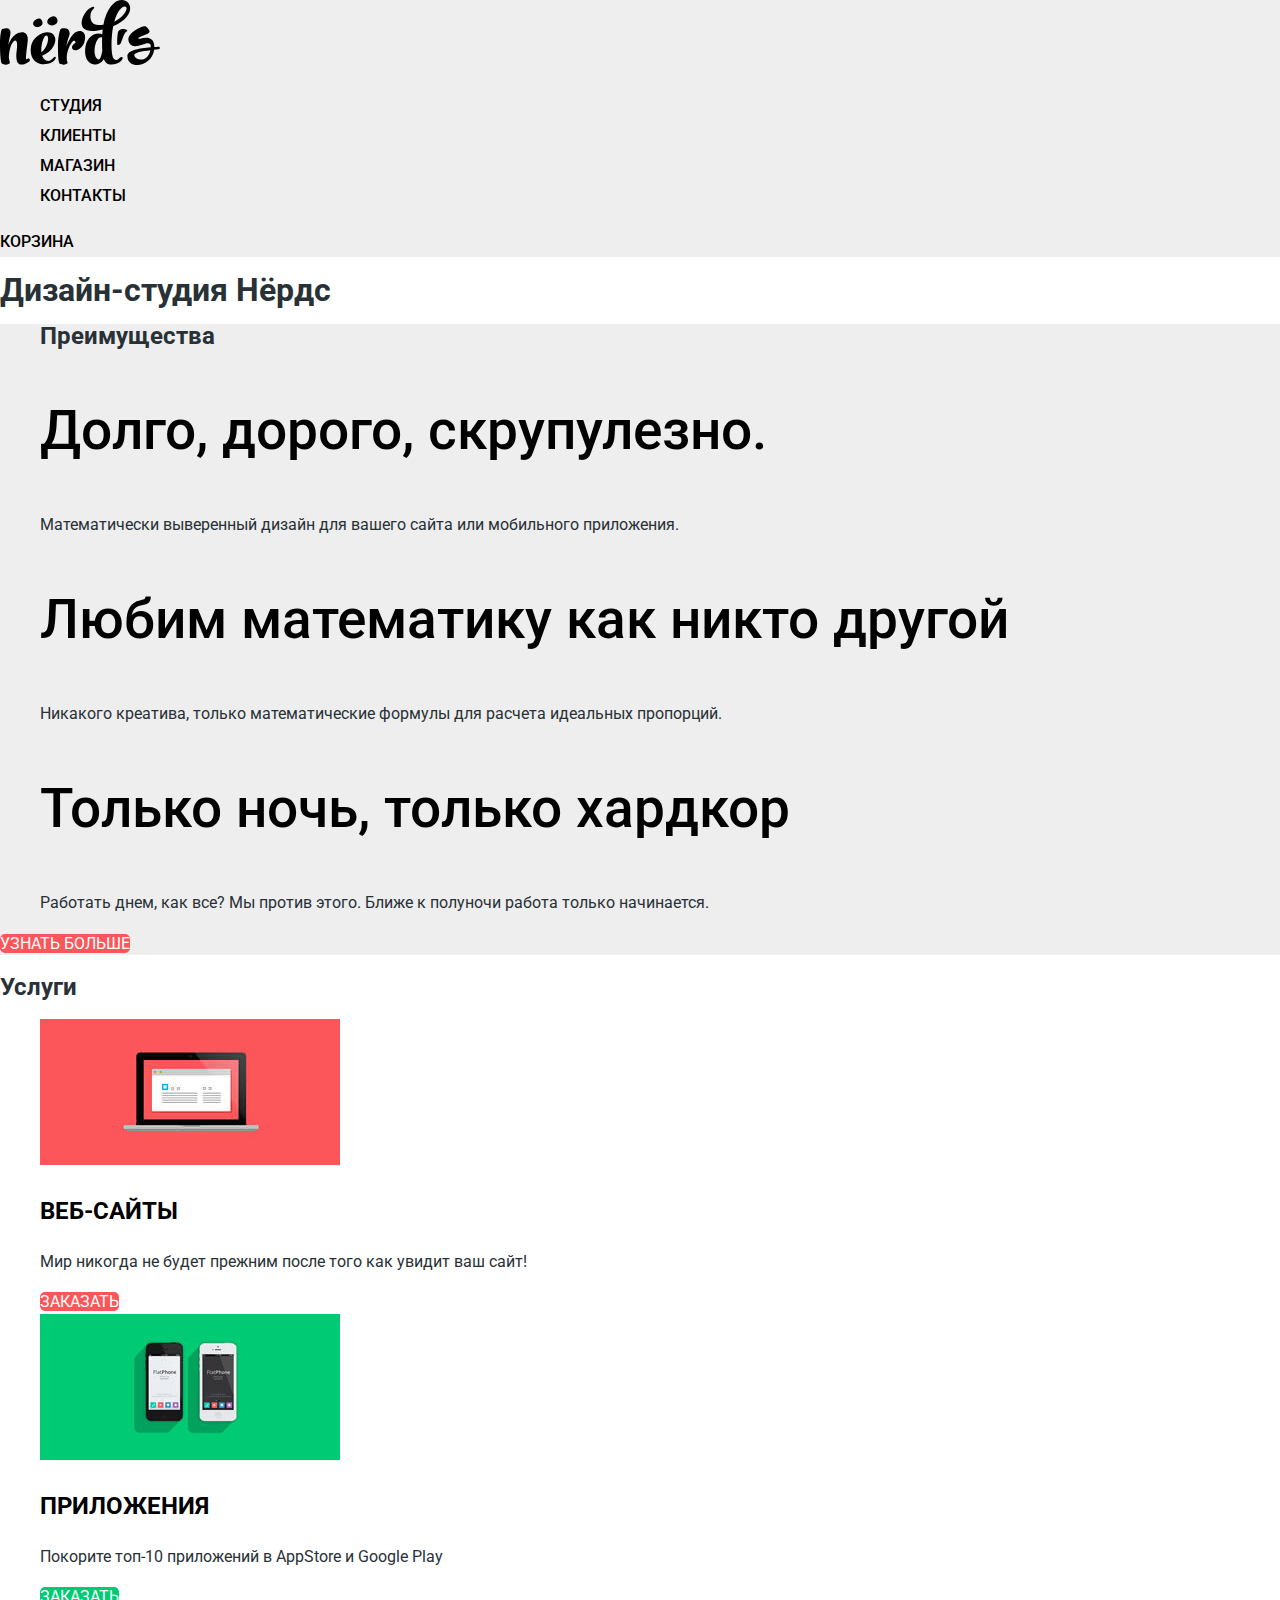
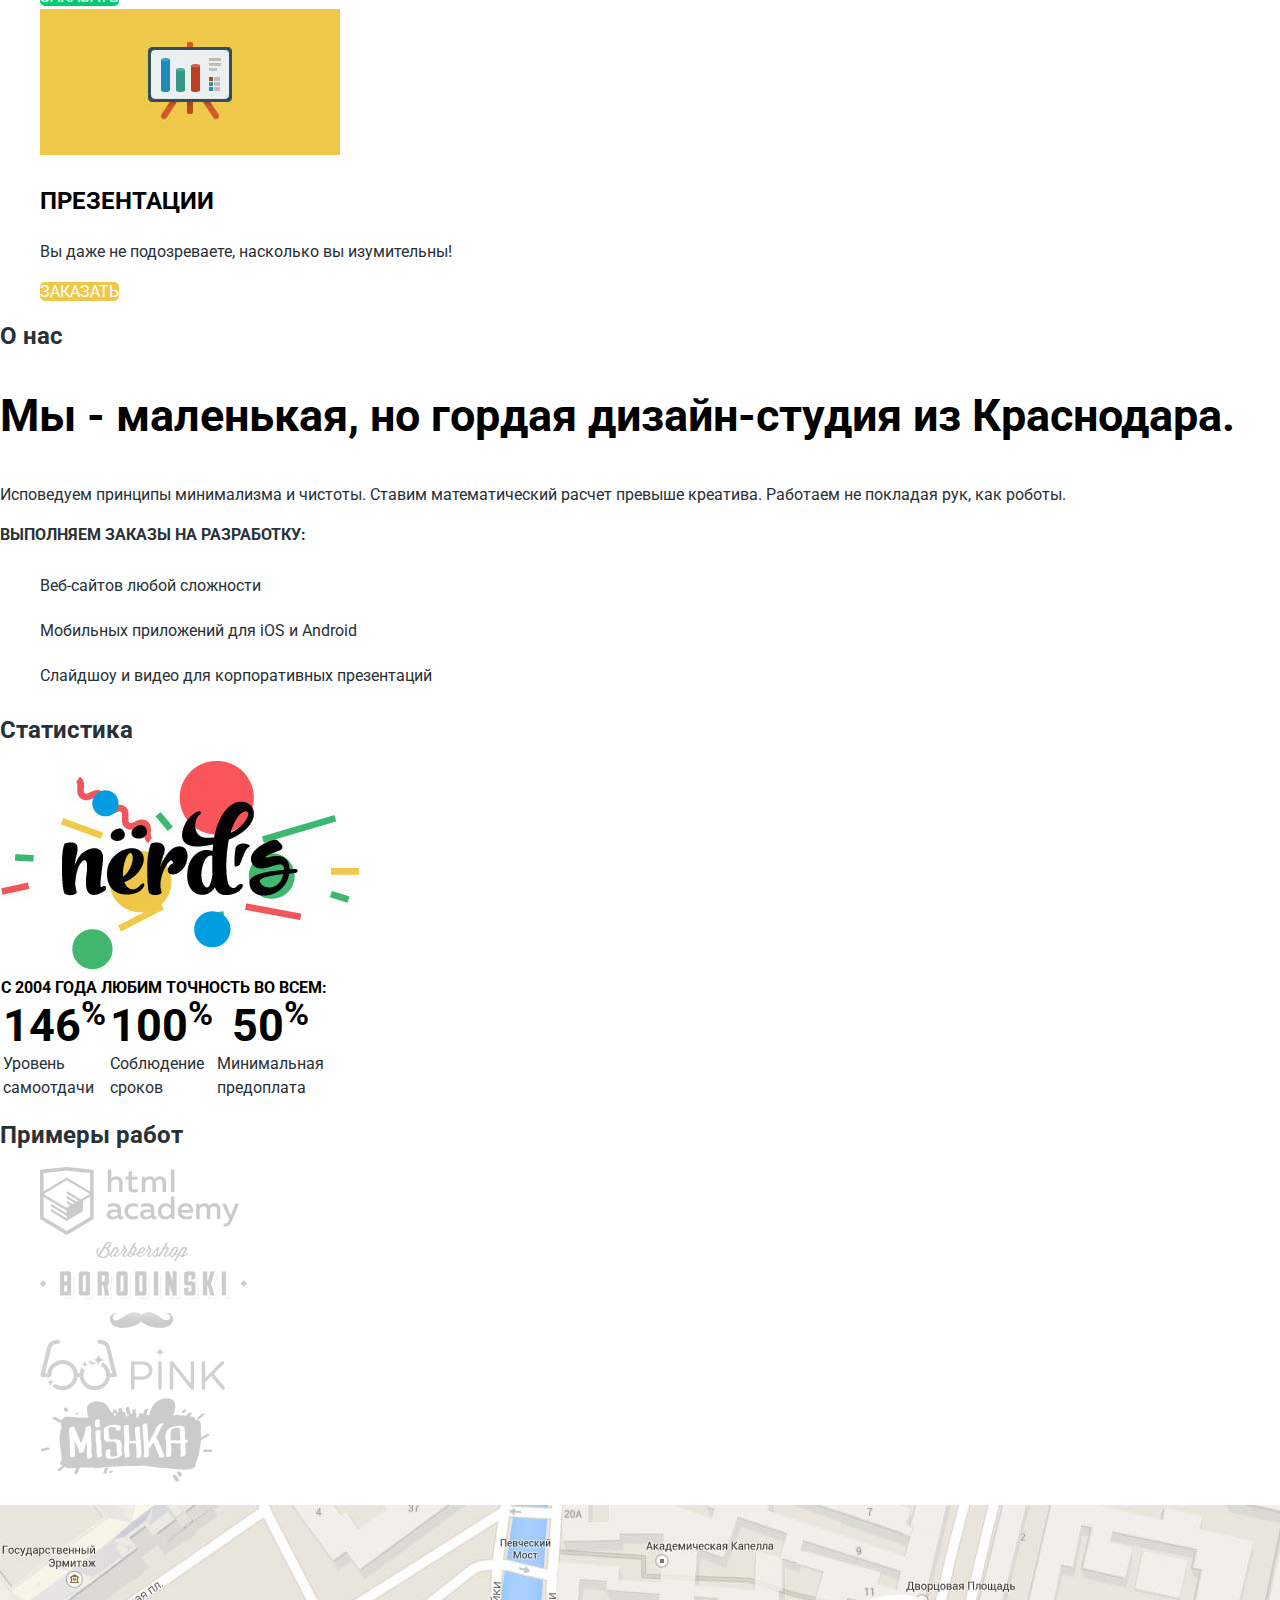
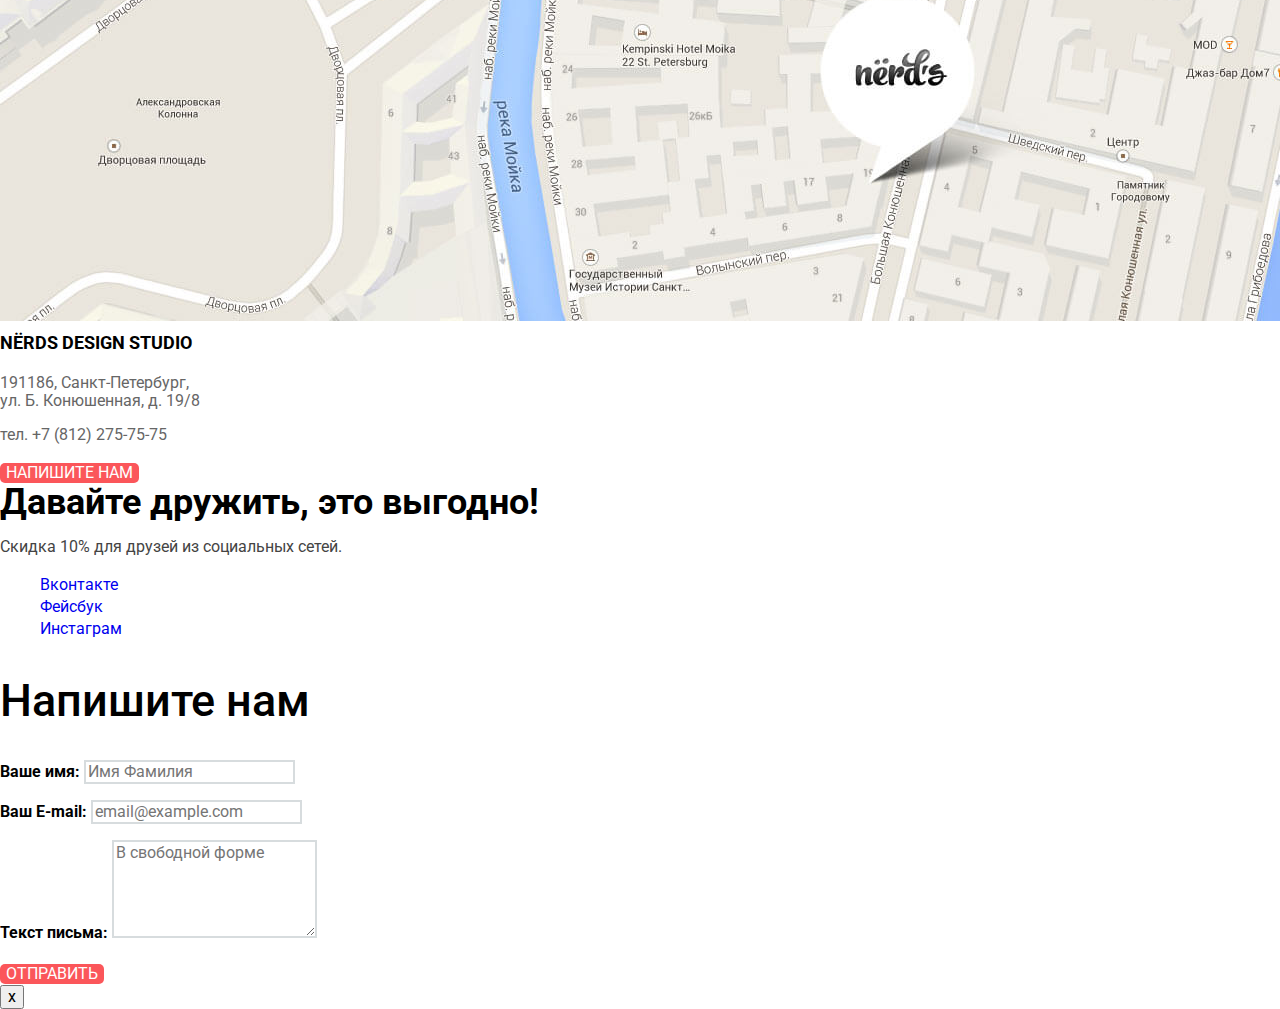
==== index.html @ a5d130f5 "базовая стилизация каталога, правки базовой стилизации мейна" ====
<!DOCTYPE html>
<html lang="ru">

<head>
  <meta charset="UTF-8">
  <title>Дизайн-студия «Nerds»</title>
  <link href="https://fonts.googleapis.com/css?family=Roboto:400,500,700&amp;subset=cyrillic" rel="stylesheet">
  <link rel="stylesheet" href="css/normalize.css">
  <link rel="stylesheet" href="css/style.css">

</head>

<body>

  <header class="main-header">
    <nav class="main-navigation">
      <a class="main-header-logo">
        <img src="img/nerds-logo.svg" width="160px" height="65px" alt="Логотип дизайн-студии Nerds">
      </a>
      <ul class="site-navigation">
        <li><a href="#">студия</a></li>
        <li><a href="#">клиенты</a></li>
        <li><a href="catalog.html">магазин</a></li>
        <li><a href="#">контакты</a></li>
      </ul>
      <a href="cart.html" class="cart">Корзина</a>
    </nav>
  </header>
  <main class="container">

    <h1 class="visually-hidden">Дизайн-студия Нёрдс</h1>

    <section class="features">
      <ul class="features-list">
        <h2 class="visually-hidden">Преимущества</h2>
        <li class="features-item">
            <h3>Долго, дорого, скрупулезно.</h3>
            <p>Математически выверенный дизайн для вашего сайта или мобильного приложения.</p>
        </li>
        <li class="features-item">
            <h3>Любим математику как никто другой</h3>
            <p>Никакого креатива, только математические формулы для расчета идеальных пропорций.</p>
        </li>
        <li class="features-item">
            <h3>Только ночь, только хардкор</h3>
            <p>Работать днем, как все? Мы против этого. Ближе к полуночи работа только начинается.</p>
        </li>
      </ul>
      <a href="#" class="button">узнать больше</a>
    </section>

    <section class="services">
      <h2 class="visually-hidden">Услуги</h2>
      <ul class="services-list">
        <li class="services-item">
          <img src="img/illustration-1.jpg" width="300px" height="146px" alt="Веб-сайты">
          <h3>веб-сайты</h3>
          <p>Мир никогда не будет прежним после того как увидит ваш сайт!</p>
          <a class="button button-red" href="#">заказать</a>
        </li>
        <li class="services-item">
          <img src="img/illustration-2.jpg" width="300px" height="146px" alt="Приложения">
          <h3>приложения</h3>
          <p>Покорите топ-10 приложений в AppStore и Google Play</p>
          <a class="button button-green" href="#">заказать</a>
        </li>
        <li class="services-item">
          <img src="img/illustration-3.jpg" width="300px" height="146px" alt="Презентации">
          <h3>презентации</h3>
          <p>Вы даже не подозреваете, насколько вы изумительны!</p>
          <a class="button button-yellow" href="#">заказать</a>
        </li>
      </ul>
    </section>

    <section class="description">
      <h2 class="visually-hidden">О нас</h2>
      <p class="about-us"><b>Мы - маленькая, но гордая дизайн-студия из Краснодара.</b></p>
      <p>Исповедуем принципы минимализма и чистоты. Ставим математический расчет превыше креатива. Работаем не покладая рук, как роботы.</p>
      <b class="description-header">выполняем заказы на разработку:</b>
      <ul class="description-list">
        <li class="description-item">Веб-сайтов любой сложности</li>
        <li class="description-item">Мобильных приложений для iOS и Android</li>
        <li class="description-item">Слайдшоу и видео для корпоративных презентаций</li>
      </ul>
    </section>

    <section class="statistics">
      <h2 class="visually-hidden">Статистика</h2>
      <img src="img/nerds-illustration.jpg" width="360px" height="208px" alt="логотип Нёрдс">
      <table class="statistics-list">
        <caption>С 2004 года любим точность во всем:</caption>
        <tr class="statistics-percent">
          <th>146<sup>%</sup></th>
          <th>100<sup>%</sup></th>
          <th>50<sup>%</sup></th>
        </tr>
        <tr class="statistics-description">
          <td>Уровень<br> самоотдачи</td>
          <td>Соблюдение<br> сроков</td>
          <td>Минимальная<br> предоплата</td>
        </tr>
      </table>
    </section>

    <section class="preview">
      <h2 class="visually-hidden">Примеры работ</h2>
      <ul class="preview-list">
        <li class="preview-item">
          <a href="#">
            <img src="img/logo-1.png" width="199px" height="68px" alt="html academy">
          </a>
        </li>
        <li class="preview-item">
          <a href="#">
            <img src="img/logo-2.png" width="209px" height="90px" alt="borodinski">
          </a>
        </li>
        <li class="preview-item">
          <a href="#">
            <img src="img/logo-3.png" width="185px" height="52px" alt="pink">
          </a>
        </li>
        <li class="preview-item">
          <a href="#">
            <img src="img/logo-4.png" width="173px" height="84px" alt="mishka">
          </a>
        </li>
      </ul>
    </section>

  </main>

  <footer class="main-footer">
    <img src="img/contacts.jpg" width="1440px" height="416px" alt="191186, Санкт-Петербург,
    ул. Б. Конюшенная, д. 19/8">
    <section class="footer-contacts">
      <b>Nёrds design studio</b>
      <p>191186, Санкт-Петербург,<br>
      ул. Б. Конюшенная, д. 19/8</p>
      <p>тел. +7 (812) 275-75-75</p>
      <button class="button" type="button">напишите нам</button>
    </section>
    <div class="footer-social">
      <b>Давайте дружить, это выгодно!</b>
      <p>Скидка 10% для друзей из социальных сетей.</p>
      <ul>
        <li><a href="#" class="social-button">Вконтакте</a></li>
        <li><a href="#" class="social-button">Фейсбук</a></li>
        <li><a href="#" class="social-button">Инстаграм</a></li>
      </ul>
    </div>
  </footer>

  <section class="modal modal-write-us">
    <h2>Напишите нам</h2>
    <form class="write-us-form" action="#" method="post">
      <p>
        <label for="user-name">Ваше имя:</label>
        <input class="write-us-modal" id="user-name" type="text" name="name" placeholder="Имя Фамилия">
      </p>
      <p>
        <label for="user-mail">Ваш E-mail:</label>
        <input class="write-us-modal" id="user-mail" type="email" name="e-mail" placeholder="email@example.com">
      </p>
      <p>
        <label for="user-text">Текст письма:</label>
        <textarea class="write-us-modal" id="user-text" name="text" rows="5" placeholder="В свободной форме"></textarea>
      </p>
      <button class="button" type="submit">Отправить</button>
    </form>
    <button class="modal-close" type="button">x</button>
  </section>

  <script>document.write('<script src="http://' + (location.host || 'localhost').split(':')[0] + ':35729/livereload.js?snipver=1"></' + 'script>')</script>
</body>
</html>
---- css/style.css ----
body {
  margin: 0;
  padding: 0;

  font-weight: 400;
  font-size: 16px;
  line-height: 24px;
  font-family: "Roboto", "Arial", sans-serif;
  color: #283136;

  background-color: #ffffff;
}

a {
  text-decoration: none;
}

.button {
  font: inherit;
  line-height: 18px;
  vertical-align: middle;
  text-align: center;
  color: #ffffff;
  text-transform: uppercase;

  background-color: #fb565a;
  border: none;
  border-radius: 5px;
}

.button:hover,
.button:focus {
  background-color: rgba(231, 66, 70, 1);
}

.button:active {
  color: rgba(255, 255, 255, 0.3);

  background-color: #d7373b;
}

.button-green {
  background-color: #00ca74;
}

.button-green:hover,
.button-green:focus {
  background-color: #00bc6c;
}

.button-green:active {
  color: rgba(255, 255, 255, 0.3);

  background-color: #00aa62;
}

.button-yellow {
  background-color: #efc84a;
}

.button-yellow:hover,
.button-yellow:focus {
  background-color: #eab534;
}

.button-yellow:active {
  color: rgba(255, 255, 255, 0.3);

  background-color: #e5a722;
}

.main-navigation {
  font-weight: 500;
  line-height: 30px;
  color: #000000;
  text-transform: uppercase;

  background-color: #eeeeee;
}

.main-navigation a {
  color: #000000;
}

.site-navigation {
  list-style: none;
}

.main-navigation a:hover,
.main-navigation a:focus {
  color: #fb565a;
}

.main-navigation a:active {
  color: rgba(0, 0, 0, 0.3);
}

.features {
  background-color: #eeeeee;
}

.features-list {
  list-style: none;
}

.features-item h3 {
  font-weight: 500;
  font-size: 55px;
  line-height: 55px;
  color: #000000;
}

.features a {
  line-height: 18px;
  color: #ffffff;
  text-transform: uppercase;
}

.services-list {
  list-style: none;
}

.services-item h3 {
  font-weight: 700;
  font-size: 24px;
  line-height: 30px;
  color: #000000;
  text-transform: uppercase;
}


.about-us {
  font-weight: 500;
  font-size: 45px;
  line-height: 45px;
  color: #000000;
}

.description-list {
  list-style: none;
}

.description-header {
  font-weight: 700;
  text-transform: uppercase;
}

.description-item {
  line-height: 45px;
}

.statistics caption {
  font-weight: 700;
  color: #000000;
  text-transform: uppercase;
}

.statistics-percent th {
  font-weight: 700;
  font-size: 45px;
  line-height: 45px;
  color: #000000;
}

.preview-list {
  list-style: none;
}

.preview-item {
  opacity: 0.2;
}

.preview-item:hover,
.preview-item:focus {
  opacity: 1;
}

.preview-item:active {
  opacity: 0.1;
}

.footer-contacts b {
  font-weight: 700;
  font-size: 18px;
  line-height: 30px;
  color: #000000;
  text-transform: uppercase;
}

.footer-contacts p {
  line-height: 18px;
  color: #666666;
}

.footer-social b {
  font-weight: 700;
  font-size: 36px;
  line-height: 36px;
  color: #000000;
}

.footer-social {
  line-height: 22px;
  color: #444444;
}

.footer-social ul {
  list-style: none;
}

.modal h2 {
  font-weight: 500;
  font-size: 45px;
  line-height: 45px;
  color: #000000;
}

.modal-write-us label {
  font-weight: 700;
  line-height: 18px;
  color: #000000;
}

.write-us-modal {
  font: inherit;
  line-height: 18px;
  color: #444444;

  border: 2px solid #d7dcde;
}

.write-us-modal:hover {
  border-color: #b4b9bb;
}

.write-us-modal:focus {
  border-color: #000000;
}

/*Стилизация каталога*/

.page-title {
  font-size: 55px;
  line-height: 55px;
  font-weight: 500;
  color: #000000;
}

.site-navigation-current {
  border-bottom: 2px solid #fb565a;
}

.filters fieldset {
  border: none;
}

.filters legend {
  font-size: 18px;
  font-weight: 700;
  line-height: 30px;
  text-transform: uppercase;
  color: #000000;
}

.filters ul {
  list-style: none;
  line-height: 20px;
}

.filter-input + label {
  color: #283136;
}

.filter-input:hover + label,
.filter-input:focus + label {
  color: #000000;
}

.filter-input:disabled + label {
  opacity: 0.3;
}

.sort h3 {
  font-size: 18px;
  font-weight: 700;
  line-height: 30px;
  text-transform: uppercase;
  color: #000000;
}

.sort ul {
  list-style: none;
}

.sort li {
  font-size: 14px;
  line-height: 18px;
  text-transform: uppercase;
  opacity: 0.3;
}

.sort a {
  color: #000000;
}

.sort li:hover,
.sort li:focus {
  opacity: 0.6;
}

.sort li:active {
  opacity: 1;
}

.catalog-list {
  list-style: none;
}

.catalog-description h3 {
  font-size: 18px;
  font-weight: 700;
  line-height: 30px;
  color: #000000;
  text-transform: uppercase;
}

.catalog-description p {
  line-height: 18px;
  color: #666666;
}

.catalog-item:hover {
  box-shadow: 0 6px 15px rgba(0, 1, 1, 0.25);
}

.pagination-list {
  list-style: none;
}

.pagination-item a {
  color: #000000;
  line-height: 18px;

  background-color: #eeeeee;
}

.pagination-item a:hover {
  background-color: #dfdfdf;
}

.pagination-item a:active {
  background-color: #d5d5d5;
  color: rgba(0, 0, 0, 0.6);
}

.pagination-item a:focus {
  background-color: #ffffff;
  border: solid 3px #dbdbdb;
}
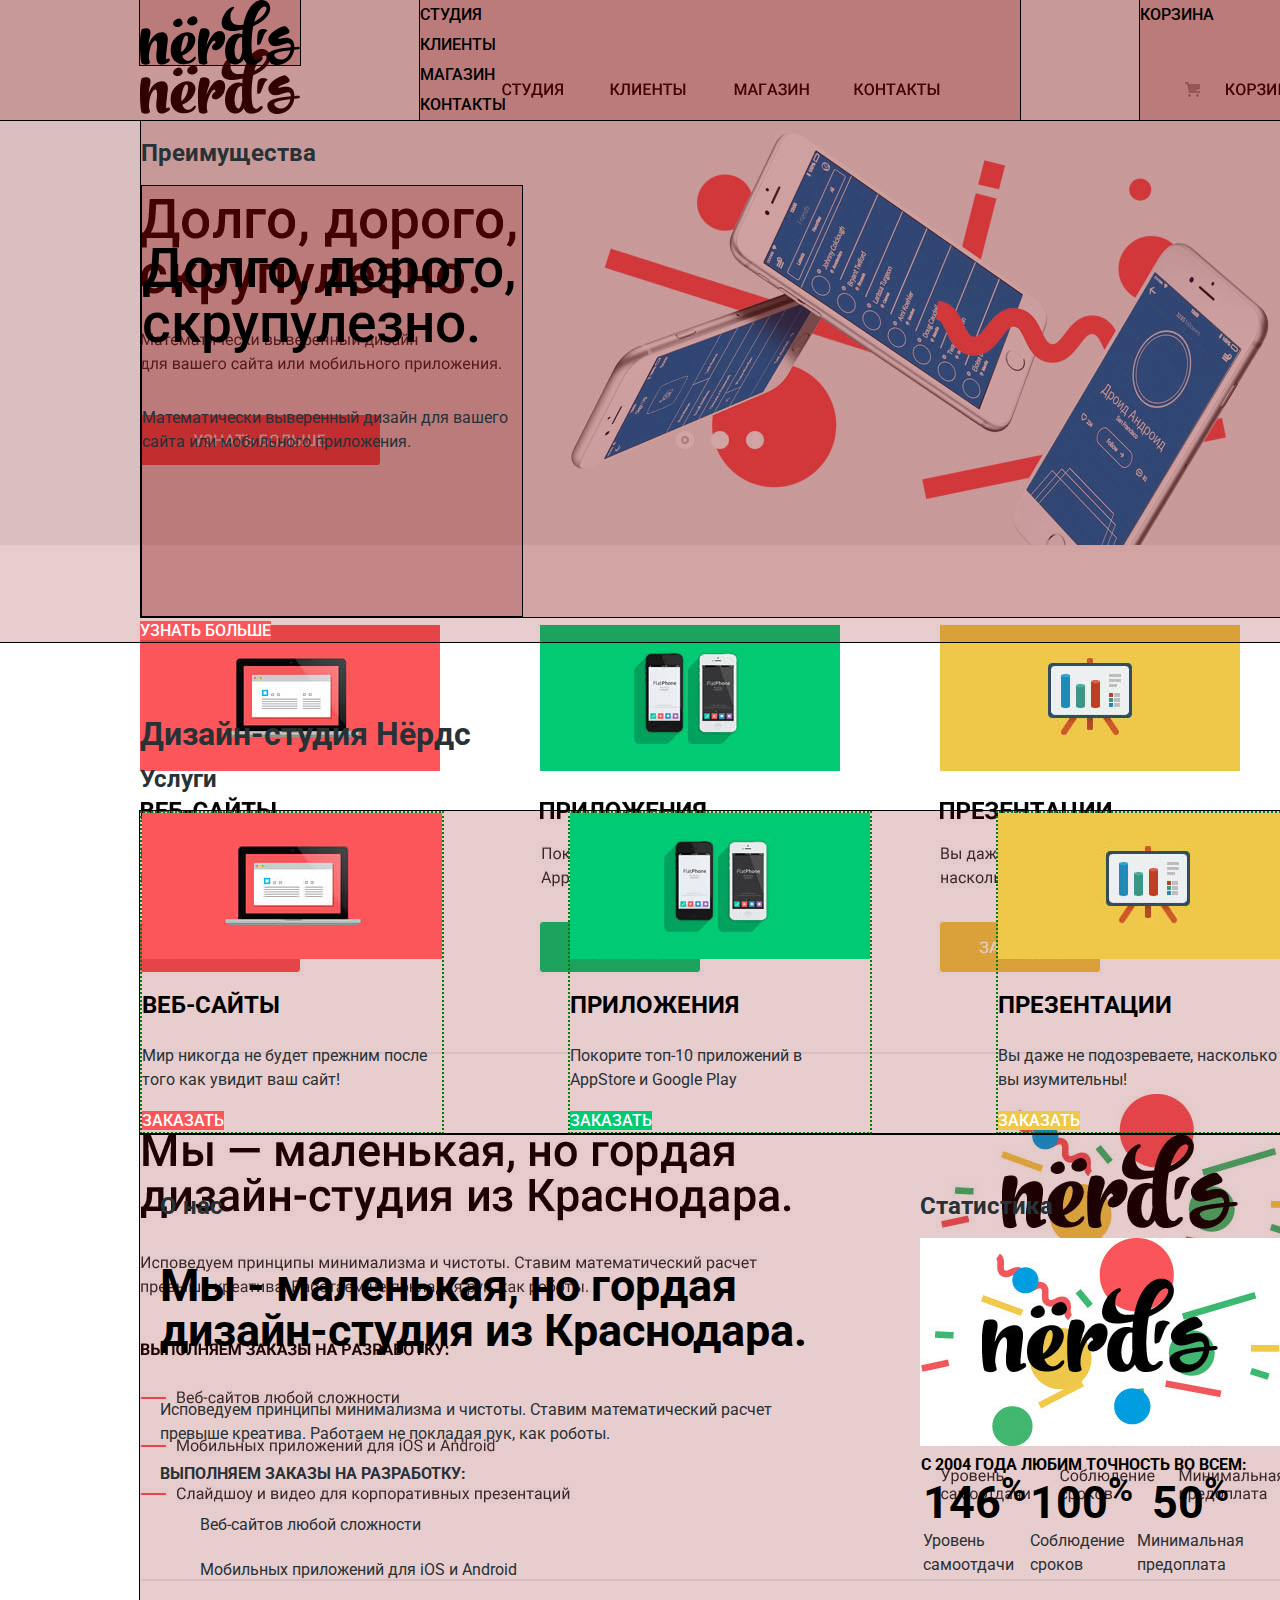
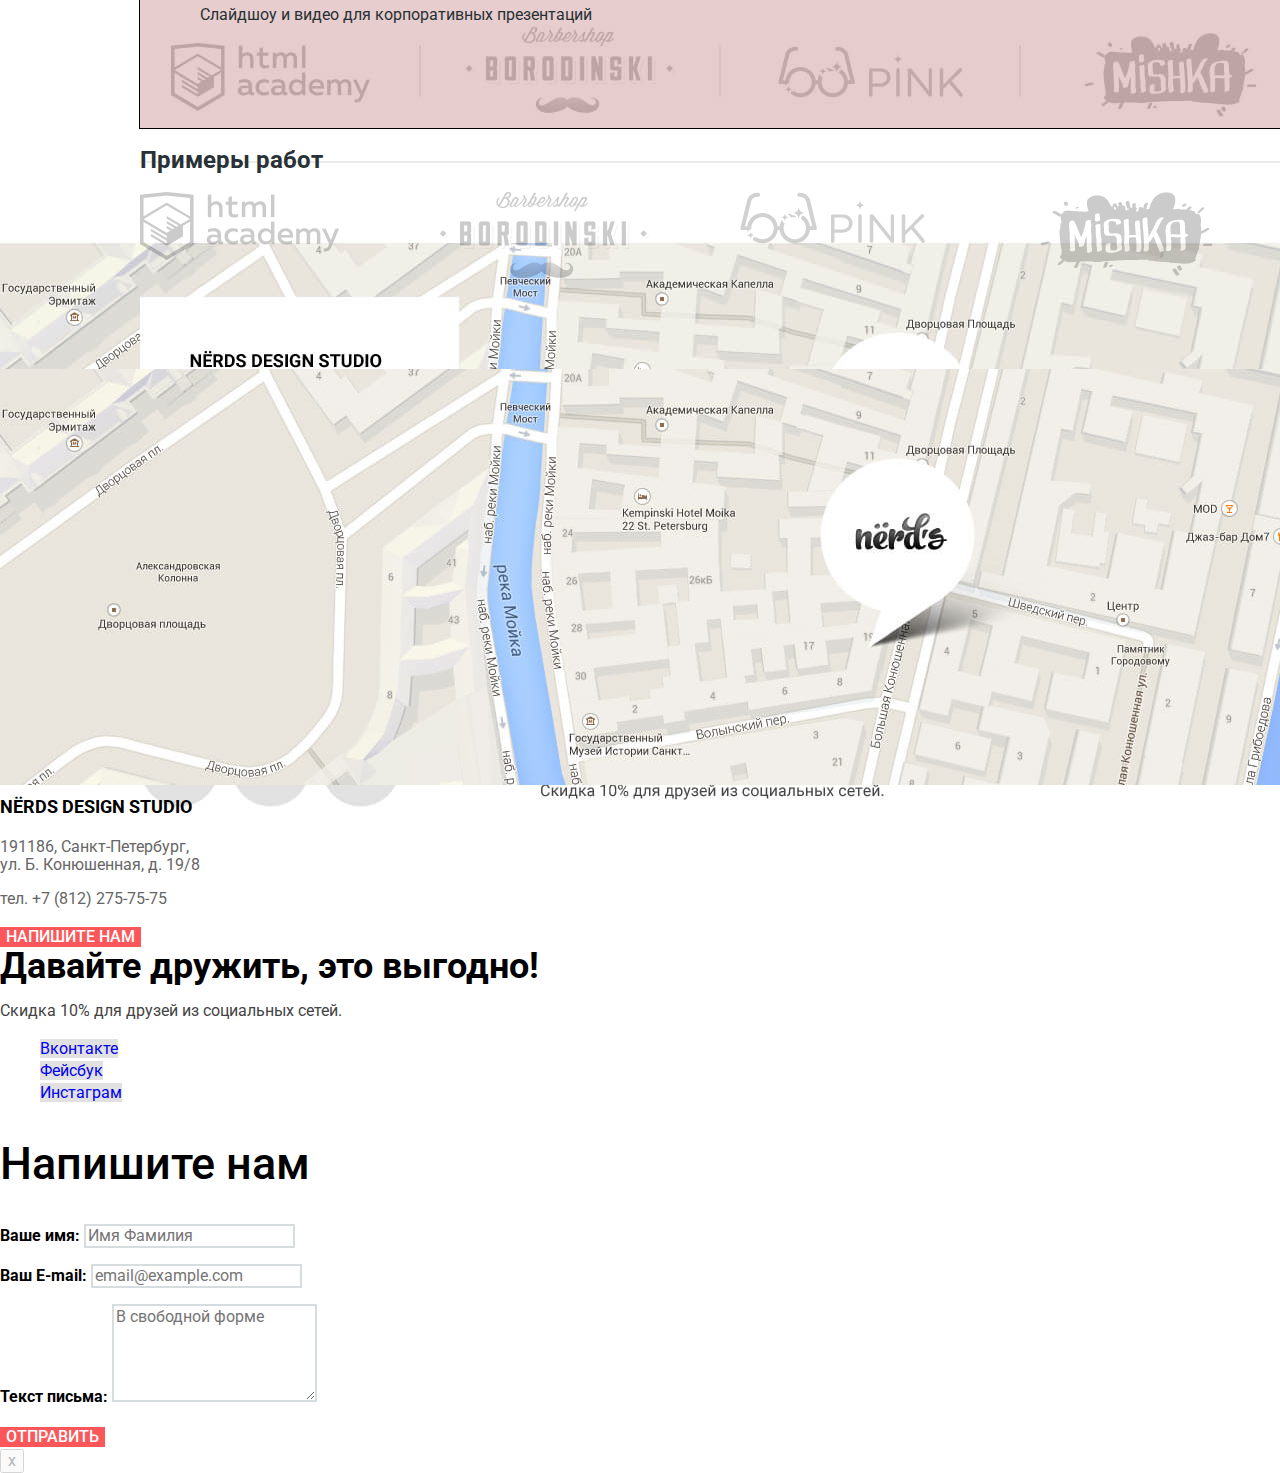
==== commit 83271945: "че то натворил" ====
--- a/index.html
+++ b/index.html
@@ -14,6 +14,8 @@
 
   <header class="main-header">
     <nav class="main-navigation">
+      <div class="main-navigation-wrapper">
+              <div class="container">
       <a class="main-header-logo">
         <img src="img/nerds-logo.svg" width="160px" height="65px" alt="Логотип дизайн-студии Nerds">
       </a>
@@ -24,30 +26,35 @@
         <li><a href="#">контакты</a></li>
       </ul>
       <a href="cart.html" class="cart">Корзина</a>
+      </div>
+      </div>
     </nav>
-  </header>
-  <main class="container">
-
-    <h1 class="visually-hidden">Дизайн-студия Нёрдс</h1>
 
     <section class="features">
+      <div class="container">
       <ul class="features-list">
         <h2 class="visually-hidden">Преимущества</h2>
         <li class="features-item">
             <h3>Долго, дорого, скрупулезно.</h3>
             <p>Математически выверенный дизайн для вашего сайта или мобильного приложения.</p>
         </li>
-        <li class="features-item">
+<!--         <li class="features-item">
             <h3>Любим математику как никто другой</h3>
             <p>Никакого креатива, только математические формулы для расчета идеальных пропорций.</p>
         </li>
         <li class="features-item">
             <h3>Только ночь, только хардкор</h3>
             <p>Работать днем, как все? Мы против этого. Ближе к полуночи работа только начинается.</p>
-        </li>
+        </li> -->
       </ul>
       <a href="#" class="button">узнать больше</a>
+    </div>
     </section>
+  </header>
+
+   <main class="container">
+
+    <h1 class="visually-hidden">Дизайн-студия Нёрдс</h1>
 
     <section class="services">
       <h2 class="visually-hidden">Услуги</h2>
@@ -73,6 +80,7 @@
       </ul>
     </section>
 
+    <div class="index-columns">
     <section class="description">
       <h2 class="visually-hidden">О нас</h2>
       <p class="about-us"><b>Мы - маленькая, но гордая дизайн-студия из Краснодара.</b></p>
@@ -102,7 +110,7 @@
         </tr>
       </table>
     </section>
-
+</div>
     <section class="preview">
       <h2 class="visually-hidden">Примеры работ</h2>
       <ul class="preview-list">
--- a/css/style.css
+++ b/css/style.css
@@ -8,7 +8,7 @@
   font-family: "Roboto", "Arial", sans-serif;
   color: #283136;
 
-  background-color: #ffffff;
+  /*background-color: #ffffff;*/
 }
 
 a {
@@ -17,6 +17,7 @@
 
 .button {
   font: inherit;
+  font-weight: 500;
   line-height: 18px;
   vertical-align: middle;
   text-align: center;
@@ -25,7 +26,20 @@
 
   background-color: #fb565a;
   border: none;
-  border-radius: 5px;
+}
+
+.social-button {
+  background-color: #e1e1e1;
+}
+
+.social-button:hover,
+.social-button:focus {
+  background-color: #e74246;
+}
+
+.social-button:active {
+  background-color: #d7373b;
+  box-shadow: inset 0 3px rgba(0, 1, 1, 0.1);
 }
 
 .button:hover,
@@ -37,6 +51,7 @@
   color: rgba(255, 255, 255, 0.3);
 
   background-color: #d7373b;
+  box-shadow: inset 0 3px rgba(0, 1, 1, 0.1);
 }
 
 .button-green {
@@ -75,7 +90,7 @@
   color: #000000;
   text-transform: uppercase;
 
-  background-color: #eeeeee;
+  /*background-color: #eeeeee;*/
 }
 
 .main-navigation a {
@@ -96,7 +111,7 @@
 }
 
 .features {
-  background-color: #eeeeee;
+  /*background-color: #eeeeee;*/
 }
 
 .features-list {
@@ -237,6 +252,23 @@
   border-color: #000000;
 }
 
+.write-us-modal:invalid {
+  border-color: #e74246;
+}
+
+.modal-close {
+  opacity: 0.3;
+}
+
+.modal-close:hover,
+.modal-close:focus {
+  opacity: 1;
+}
+
+.modal-close:active {
+  opacity: 0.1;
+}
+
 /*Стилизация каталога*/
 
 .page-title {
@@ -280,6 +312,22 @@
   opacity: 0.3;
 }
 
+.filter-button {
+  color: #000000;
+  background-color: #eeeeee;
+}
+
+.filter-button:hover,
+.filter-button:focus {
+  background-color: #dfdfdf;
+}
+
+.filter-button:active {
+  background-color: #d5d5d5;
+  box-shadow: inset 0 3px rgba(0, 1, 1, 0.1);
+  color: rgba(0, 0, 0, 0.3);
+}
+
 .sort h3 {
   font-size: 18px;
   font-weight: 700;
@@ -316,6 +364,10 @@
   list-style: none;
 }
 
+.catalog-description {
+  background-color: #eeeeee;
+}
+
 .catalog-description h3 {
   font-size: 18px;
   font-weight: 700;
@@ -333,6 +385,14 @@
   box-shadow: 0 6px 15px rgba(0, 1, 1, 0.25);
 }
 
+.catalog-item img:first-child {
+  opacity: 0.1;
+}
+
+.catalog-item:hover img:first-child {
+  opacity: 1;
+}
+
 .pagination-list {
   list-style: none;
 }
@@ -344,16 +404,154 @@
   background-color: #eeeeee;
 }
 
-.pagination-item a:hover {
+.pagination-item a:hover,
+.pagination-item a:focus {
   background-color: #dfdfdf;
 }
 
 .pagination-item a:active {
   background-color: #d5d5d5;
   color: rgba(0, 0, 0, 0.6);
-}
-
-.pagination-item a:focus {
+  box-shadow: inset 0 3px rgba(0, 1 ,1 , 0.1);
+}
+
+.pagination-item-current a {
   background-color: #ffffff;
   border: solid 3px #dbdbdb;
 }
+
+/*стилизация каталога*/
+
+/*сеточные стили*/
+html,
+body {
+  min-width: 1440px;
+  min-height: 2476px;
+}
+
+body {
+  background-image: url("../img/nerds-index.jpg");
+  background-size: 1440px; auto;
+  background-repeat: no-repeat;
+}
+
+.main-header {
+  min-height: 115px;
+  outline: 1px solid black; background-color: rgba(133,3,3,0.2); /*delete*/
+}
+
+.main-header-logo {
+  width: 160px;
+  height: 65px;
+  outline: 1px solid black; background-color: rgba(133,3,3,0.2);  /*delete*/
+}
+
+.site-navigation {
+  width: 600px;
+  margin: 0;
+  padding: 0;
+
+  list-style: none;
+  outline: 1px solid black; background-color: rgba(133,3,3,0.2);   /*delete*/
+  min-height: 115px;
+}
+
+.main-navigation {
+min-height: 115px;
+  outline: 1px solid black; background-color: rgba(133,3,3,0.2);   /*delete*/
+}
+
+.main-navigation-wrapper {
+ width: 100%;
+}
+
+.cart {
+  width: 160px;
+  min-height: 115px;
+  outline: 1px solid black; background-color: rgba(133,3,3,0.2);  /*delete*/
+}
+
+.container {
+  width: 1160px;
+  margin: 0 auto;
+  padding: 0 20px;
+  /*outline: 1px solid black; background-color: rgba(133,3,3,0.2);  /*delete*/*/
+}
+
+.main-navigation-wrapper .container {
+  display: flex;
+  justify-content: space-between;
+}
+
+.features-list {
+  min-height: 430px;
+  margin: 0;
+  padding: 0;
+  list-style: none;
+ border: 1px solid black; background-color: rgba(133,3,3,0.2);  /*delete*/
+}
+
+.features-item {
+  width: 380px;
+  min-height: 430px;
+   border: 1px solid black; background-color: rgba(133,3,3,0.2);  /*delete*/
+}
+
+
+.features {
+    margin-bottom: 80px;
+}
+
+.services-list {
+  margin: 0;
+  padding: 0;
+  list-style: none;
+  display: flex;
+  justify-content: space-between;
+    outline: 1px solid black; background-color: rgba(133,3,3,0.2);  /*delete*/
+
+}
+
+.services-item {
+  width: 300px;
+   border: 2px dotted  green;  /*delete*/
+}
+
+.services {
+
+}
+
+.index-columns {
+  padding-top: 40px;
+  padding-left: 20px;
+  padding-right: 20px;
+  display: flex;
+  justify-content: space-between;
+  padding-bottom: 75px;
+    outline: 1px solid black; background-color: rgba(133,3,3,0.2);  /*delete*/
+
+}
+
+.description {
+  width: 660px;
+}
+
+.statistics {
+  width: 360px;
+}
+
+.preview-list {
+  margin: 0;
+  padding: 0;
+  list-style: none;
+  display: flex;
+  justify-content: space-between;
+}
+
+.preview-item {
+  width: 260px;
+}
+
+.main-footer {
+  margin-top: 80px;
+}
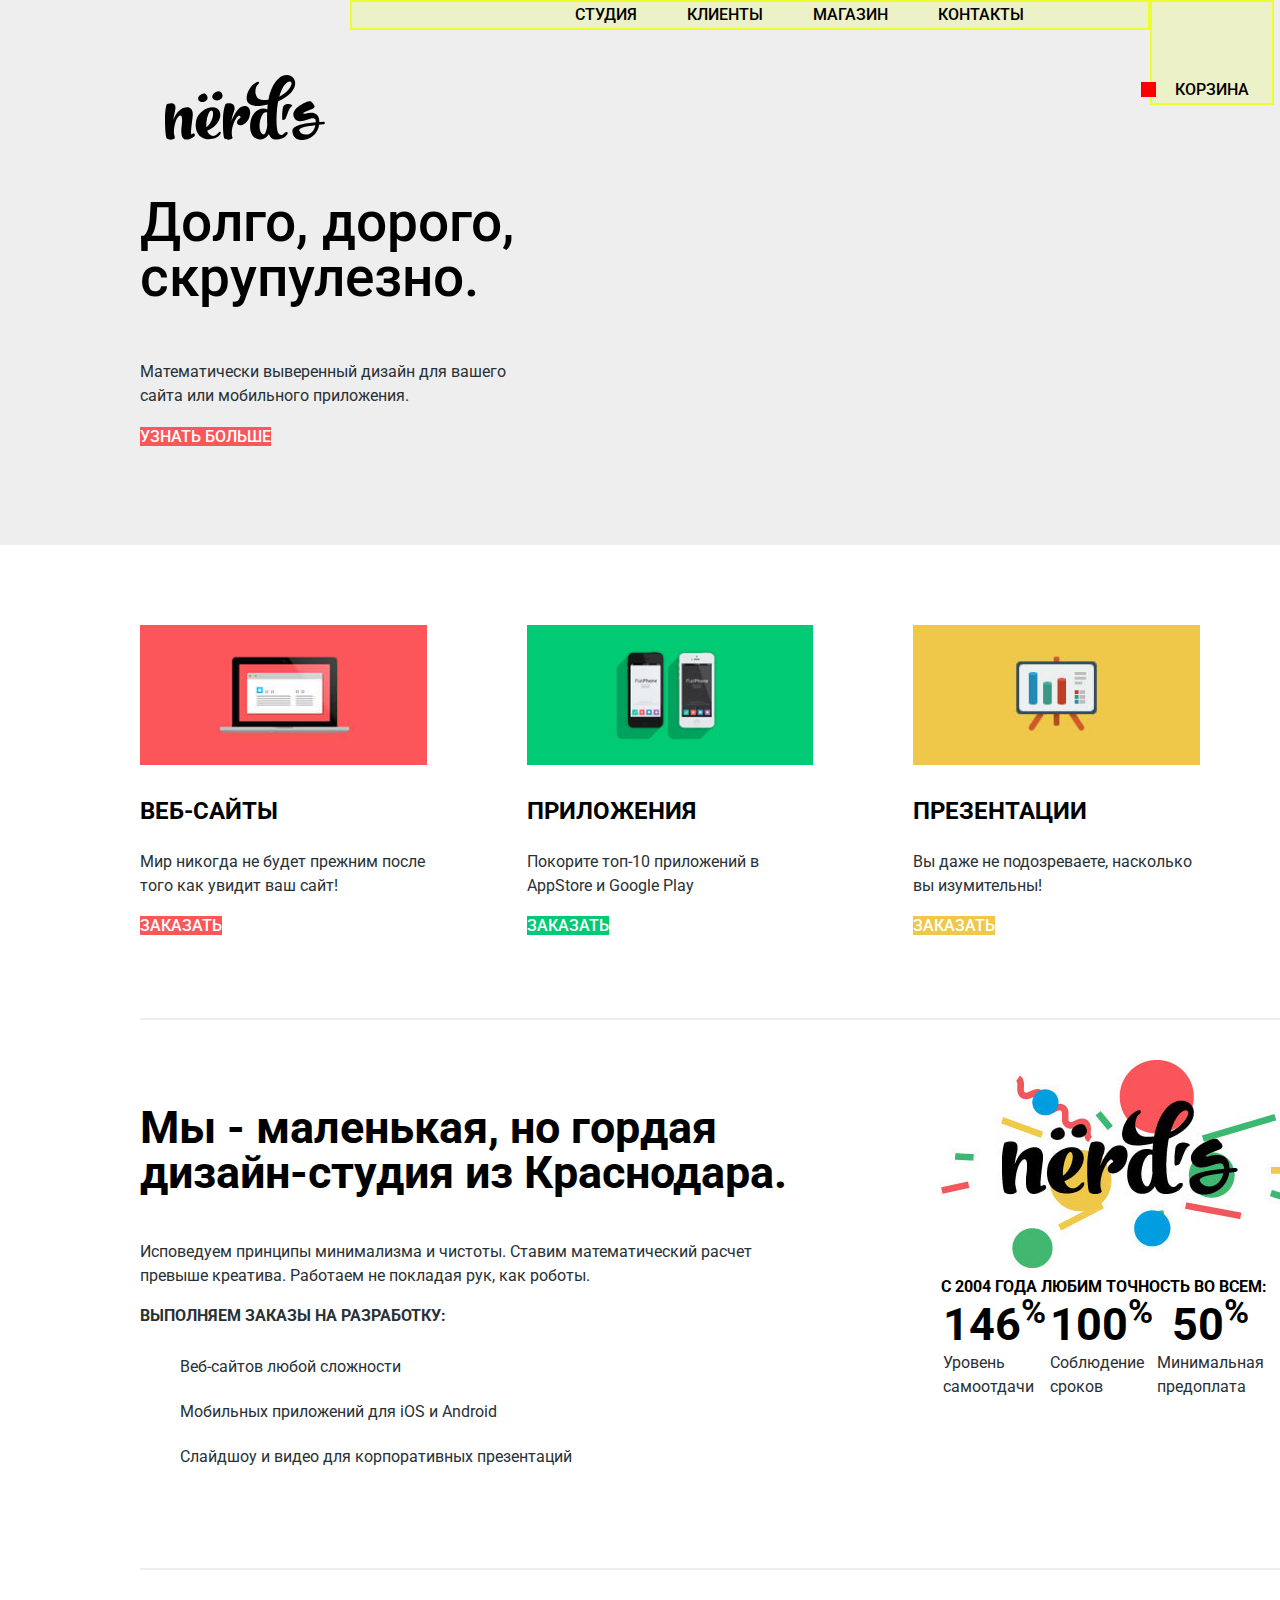
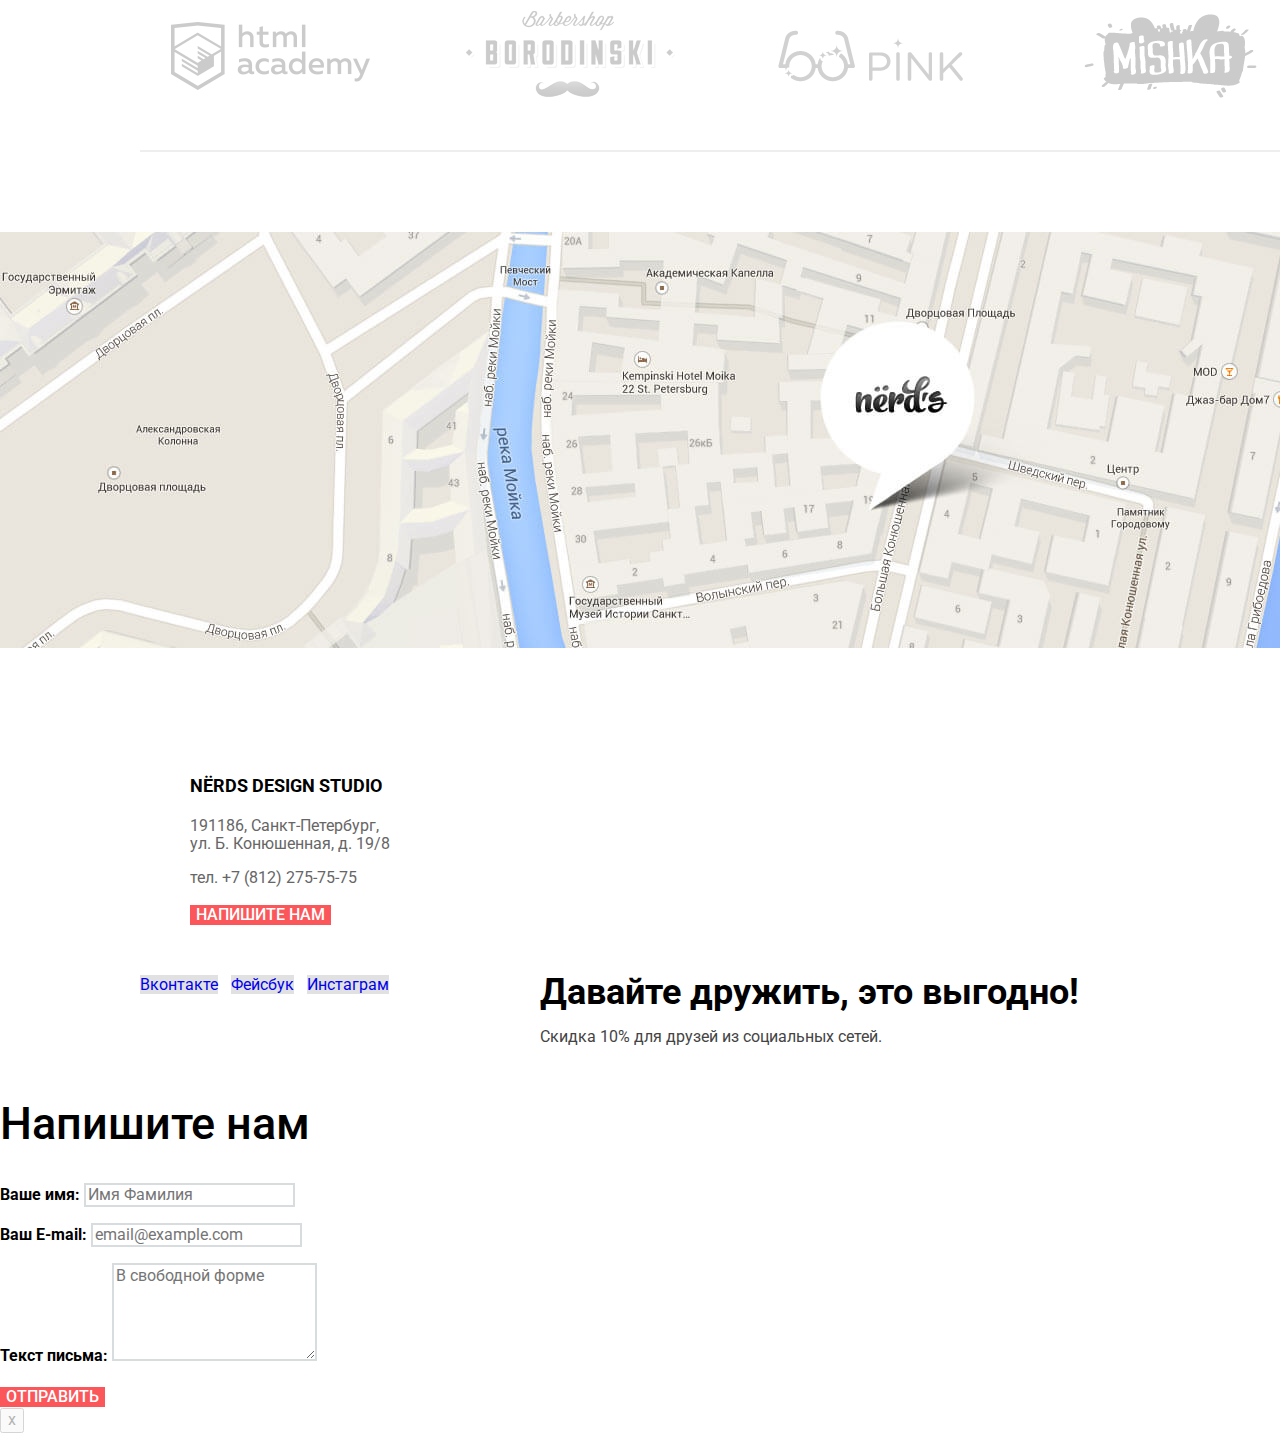
==== commit cf3a1cbc: "декорация  навигации" ====
--- a/index.html
+++ b/index.html
@@ -14,30 +14,31 @@
 
   <header class="main-header">
     <nav class="main-navigation">
-      <div class="main-navigation-wrapper">
-              <div class="container">
-      <a class="main-header-logo">
-        <img src="img/nerds-logo.svg" width="160px" height="65px" alt="Логотип дизайн-студии Nerds">
-      </a>
-      <ul class="site-navigation">
-        <li><a href="#">студия</a></li>
-        <li><a href="#">клиенты</a></li>
-        <li><a href="catalog.html">магазин</a></li>
-        <li><a href="#">контакты</a></li>
-      </ul>
-      <a href="cart.html" class="cart">Корзина</a>
-      </div>
-      </div>
+        <div class="container">
+          <a class="main-header-logo">
+            <img src="img/nerds-logo.svg" width="160px" height="65px" alt="Логотип дизайн-студии Nerds">
+          </a>
+          <ul class="site-navigation">
+            <li><a href="#">студия</a></li>
+            <li><a href="#">клиенты</a></li>
+            <li><a href="catalog.html">магазин</a></li>
+            <li><a href="#">контакты</a></li>
+          </ul>
+              <a href="cart.html" class="cart">Корзина</a>
+        </div>
     </nav>
 
     <section class="features">
       <div class="container">
-      <ul class="features-list">
-        <h2 class="visually-hidden">Преимущества</h2>
-        <li class="features-item">
+        <ul class="features-list">
+          <h2 class="visually-hidden">Преимущества</h2>
+          <li class="features-item">
+            <div class="wrapper">
             <h3>Долго, дорого, скрупулезно.</h3>
             <p>Математически выверенный дизайн для вашего сайта или мобильного приложения.</p>
-        </li>
+            <a href="#" class="button">узнать больше</a>
+            </div>
+          </li>
 <!--         <li class="features-item">
             <h3>Любим математику как никто другой</h3>
             <p>Никакого креатива, только математические формулы для расчета идеальных пропорций.</p>
@@ -45,11 +46,12 @@
         <li class="features-item">
             <h3>Только ночь, только хардкор</h3>
             <p>Работать днем, как все? Мы против этого. Ближе к полуночи работа только начинается.</p>
-        </li> -->
-      </ul>
-      <a href="#" class="button">узнать больше</a>
-    </div>
+          </li> -->
+        </ul>
+
+      </div>
     </section>
+
   </header>
 
    <main class="container">
@@ -142,7 +144,9 @@
   <footer class="main-footer">
     <img src="img/contacts.jpg" width="1440px" height="416px" alt="191186, Санкт-Петербург,
     ул. Б. Конюшенная, д. 19/8">
-    <section class="footer-contacts">
+
+    <div class="container">
+        <section class="footer-contacts">
       <b>Nёrds design studio</b>
       <p>191186, Санкт-Петербург,<br>
       ул. Б. Конюшенная, д. 19/8</p>
@@ -150,14 +154,18 @@
       <button class="button" type="button">напишите нам</button>
     </section>
     <div class="footer-social">
-      <b>Давайте дружить, это выгодно!</b>
-      <p>Скидка 10% для друзей из социальных сетей.</p>
+
       <ul>
         <li><a href="#" class="social-button">Вконтакте</a></li>
         <li><a href="#" class="social-button">Фейсбук</a></li>
         <li><a href="#" class="social-button">Инстаграм</a></li>
       </ul>
+      <div class="footer-discount">
+        <b>Давайте дружить, это выгодно!</b>
+        <p>Скидка 10% для друзей из социальных сетей.</p>
+      </div>
     </div>
+  </div>
   </footer>
 
   <section class="modal modal-write-us">
--- a/css/style.css
+++ b/css/style.css
@@ -85,17 +85,22 @@
 }
 
 .main-navigation {
+
+
+  /*background-color: #eeeeee;*/
+}
+
+.main-navigation a {
+  padding-top: 75px;
+  padding-right: 25px;
+  padding-left: 25px;
+
   font-weight: 500;
   line-height: 30px;
   color: #000000;
   text-transform: uppercase;
-
-  /*background-color: #eeeeee;*/
-}
-
-.main-navigation a {
-  color: #000000;
-}
+}
+
 
 .site-navigation {
   list-style: none;
@@ -272,9 +277,9 @@
 /*Стилизация каталога*/
 
 .page-title {
+  font-weight: 500;
   font-size: 55px;
   line-height: 55px;
-  font-weight: 500;
   color: #000000;
 }
 
@@ -287,11 +292,11 @@
 }
 
 .filters legend {
+  font-weight: 700;
   font-size: 18px;
-  font-weight: 700;
   line-height: 30px;
-  text-transform: uppercase;
-  color: #000000;
+  color: #000000;
+  text-transform: uppercase;
 }
 
 .filters ul {
@@ -314,6 +319,7 @@
 
 .filter-button {
   color: #000000;
+
   background-color: #eeeeee;
 }
 
@@ -323,17 +329,18 @@
 }
 
 .filter-button:active {
+  color: rgba(0, 0, 0, 0.3);
+
   background-color: #d5d5d5;
   box-shadow: inset 0 3px rgba(0, 1, 1, 0.1);
-  color: rgba(0, 0, 0, 0.3);
 }
 
 .sort h3 {
+  font-weight: 700;
   font-size: 18px;
-  font-weight: 700;
   line-height: 30px;
-  text-transform: uppercase;
-  color: #000000;
+  color: #000000;
+  text-transform: uppercase;
 }
 
 .sort ul {
@@ -344,6 +351,7 @@
   font-size: 14px;
   line-height: 18px;
   text-transform: uppercase;
+
   opacity: 0.3;
 }
 
@@ -369,8 +377,8 @@
 }
 
 .catalog-description h3 {
+  font-weight: 700;
   font-size: 18px;
-  font-weight: 700;
   line-height: 30px;
   color: #000000;
   text-transform: uppercase;
@@ -398,8 +406,8 @@
 }
 
 .pagination-item a {
-  color: #000000;
   line-height: 18px;
+  color: #000000;
 
   background-color: #eeeeee;
 }
@@ -410,8 +418,9 @@
 }
 
 .pagination-item a:active {
+  color: rgba(0, 0, 0, 0.6);
+
   background-color: #d5d5d5;
-  color: rgba(0, 0, 0, 0.6);
   box-shadow: inset 0 3px rgba(0, 1 ,1 , 0.1);
 }
 
@@ -429,108 +438,114 @@
   min-height: 2476px;
 }
 
-body {
-  background-image: url("../img/nerds-index.jpg");
-  background-size: 1440px; auto;
-  background-repeat: no-repeat;
-}
-
+/*шапка*/ /*навигация*/
 .main-header {
-  min-height: 115px;
-  outline: 1px solid black; background-color: rgba(133,3,3,0.2); /*delete*/
+  min-height: 545px;
+
+  background-color: #eeeeee;
 }
 
 .main-header-logo {
   width: 160px;
   height: 65px;
-  outline: 1px solid black; background-color: rgba(133,3,3,0.2);  /*delete*/
+  padding-top: 49px;
 }
 
 .site-navigation {
+  display: flex;
+  flex-wrap: wrap;
   width: 600px;
   margin: 0;
   padding: 0;
-
-  list-style: none;
-  outline: 1px solid black; background-color: rgba(133,3,3,0.2);   /*delete*/
-  min-height: 115px;
+  padding-left: 200px;
+
+  list-style: none;
+  background: rgba(234, 255, 45, 0.2);
+  box-shadow: inset 0 0 0 2px rgb(234,255,45);
 }
 
 .main-navigation {
-min-height: 115px;
-  outline: 1px solid black; background-color: rgba(133,3,3,0.2);   /*delete*/
-}
-
-.main-navigation-wrapper {
- width: 100%;
+  width: 100%;
 }
 
 .cart {
-  width: 160px;
-  min-height: 115px;
-  outline: 1px solid black; background-color: rgba(133,3,3,0.2);  /*delete*/
-}
-
+  position: relative;
+
+  max-width: 160px;
+  /*margin-left: auto;*/
+  padding-left: 50px;
+
+  background: rgba(234, 255, 45, 0.2);
+  box-shadow: inset 0 0 0 2px rgb(234,255,45);
+}
+
+
+.cart::before {
+  content: "";
+  width: 15px;
+  height: 15px;
+  position: absolute;
+  background-color: red;
+  top: 82px;
+  left: -9px;
+}
 .container {
   width: 1160px;
   margin: 0 auto;
   padding: 0 20px;
-  /*outline: 1px solid black; background-color: rgba(133,3,3,0.2);  /*delete*/*/
-}
-
-.main-navigation-wrapper .container {
-  display: flex;
-  justify-content: space-between;
-}
+}
+
+.main-navigation .container {
+  display: flex;
+  align-items: flex-start;
+}
+
+/*навигация*/
+/*слайдер*/
 
 .features-list {
-  min-height: 430px;
-  margin: 0;
-  padding: 0;
-  list-style: none;
- border: 1px solid black; background-color: rgba(133,3,3,0.2);  /*delete*/
-}
-
-.features-item {
+  margin: 0;
+  padding: 0;
+
+  list-style: none;
+}
+
+.features-item .wrapper {
   width: 380px;
-  min-height: 430px;
-   border: 1px solid black; background-color: rgba(133,3,3,0.2);  /*delete*/
-}
-
-
-.features {
-    margin-bottom: 80px;
+}
+/*слайдер  */ /*навигация*/
+/*услуги*/
+
+.services {
+  border-bottom: 2px solid #eeeeee;
 }
 
 .services-list {
-  margin: 0;
-  padding: 0;
-  list-style: none;
-  display: flex;
-  justify-content: space-between;
-    outline: 1px solid black; background-color: rgba(133,3,3,0.2);  /*delete*/
-
+  display: flex;
+  margin: 0;
+  padding: 0;
+  padding: 80px 0;
+
+  list-style: none;
 }
 
 .services-item {
   width: 300px;
-   border: 2px dotted  green;  /*delete*/
-}
-
-.services {
-
-}
+  padding-right: 100px;
+}
+
+/*услуги*/
+/*описание*/
 
 .index-columns {
+  display: flex;
+  justify-content: space-between;
   padding-top: 40px;
-  padding-left: 20px;
-  padding-right: 20px;
-  display: flex;
-  justify-content: space-between;
-  padding-bottom: 75px;
-    outline: 1px solid black; background-color: rgba(133,3,3,0.2);  /*delete*/
-
-}
+  padding-bottom: 73px;
+
+  border-bottom: 2px solid #eeeeee;
+}
+
 
 .description {
   width: 660px;
@@ -539,19 +554,174 @@
 .statistics {
   width: 360px;
 }
-
+/*описание*/
+/*примеры*/
+.preview {
+  border-bottom: 2px solid #eeeeee;
+}
 .preview-list {
-  margin: 0;
-  padding: 0;
-  list-style: none;
   display: flex;
   justify-content: space-between;
+  align-items: center;
+  min-height: 180px;
+  margin: 0;
+  padding: 0;
+
+  list-style: none;
+  text-align: center;
 }
 
 .preview-item {
   width: 260px;
 }
 
+/*примеры*/
+/*футер*/
+
 .main-footer {
   margin-top: 80px;
 }
+
+.footer-contacts {
+  width: 220px;
+  padding: 47px 50px;
+
+  background-color: #ffffff;
+}
+
+.main-footer img {
+  margin-bottom: 69px;
+}
+.footer-social {
+  display: flex;
+}
+.footer-social ul {
+  display: flex;
+  width: 260px;
+  margin: 0;
+  margin-right: 140px;
+  padding: 0;
+
+  list-style: none;
+}
+.footer-social li {
+  margin-right: 13px;
+}
+
+.footer-discount {
+  width: 560px;
+}
+
+/*футер*/
+
+/*каталог*/
+/*шапка*/
+
+.inner-page .main-header {
+  min-height: 355px;
+  margin-bottom: 55px;
+}
+/*шапка*/
+/*фильтр*/
+
+.filter {
+  width: 260px;
+  min-height: 780px;
+}
+
+/*фильтр*/
+/*сортировка*/
+.sort {
+  display: flex;
+  width: 760px;
+}
+
+.sort h3 {
+  width: 160px;
+  margin: 0;
+  margin-right: 240px;
+  padding: 0;
+}
+.sort-list {
+  display: flex;
+  margin: 0;
+  padding: 0;
+
+  list-style: none;
+}
+
+.sort-arrows {
+  display: flex;
+  margin: 0;
+  padding: 0;
+
+  list-style: none;
+}
+
+/*сортировка*/
+/*каталог*/
+
+.catalog {
+  width: 760px;
+  min-height: 1910px;
+}
+
+.catalog-columns {
+  display: flex;
+  justify-content: space-between;
+}
+
+.catalog-item {
+  width: 360px;
+  margin-bottom: 33px;
+}
+
+.catalog-list {
+  display: flex;
+  flex-wrap: wrap;
+  margin: 0;
+  margin-bottom: 60px;
+  padding: 0;
+
+  list-style: none;
+}
+.catalog-item:nth-child(odd) {
+  margin-right: 40px;
+}
+
+/*каталог*/
+/*пагинатор*/
+
+.pagination-list {
+  margin: 0;
+  padding: 0;
+
+  list-style: none;
+}
+/*пагинатор*/
+
+.visually-hidden:not(:focus):not(:active),
+input[type="checkbox"].visually-hidden,
+input[type="radio"].visually-hidden {
+  position: absolute;
+
+  width: 1px;
+  height: 1px;
+  margin: -1px;
+  padding: 0;
+  overflow: hidden;
+
+  white-space: nowrap;
+
+  border: 0;
+
+  clip: rect(0 0 0 0);
+  clip-path: inset(100%);
+}
+
+/*декоративные элементы*/
+
+img {
+  max-width: 100%;
+  height: auto;
+}
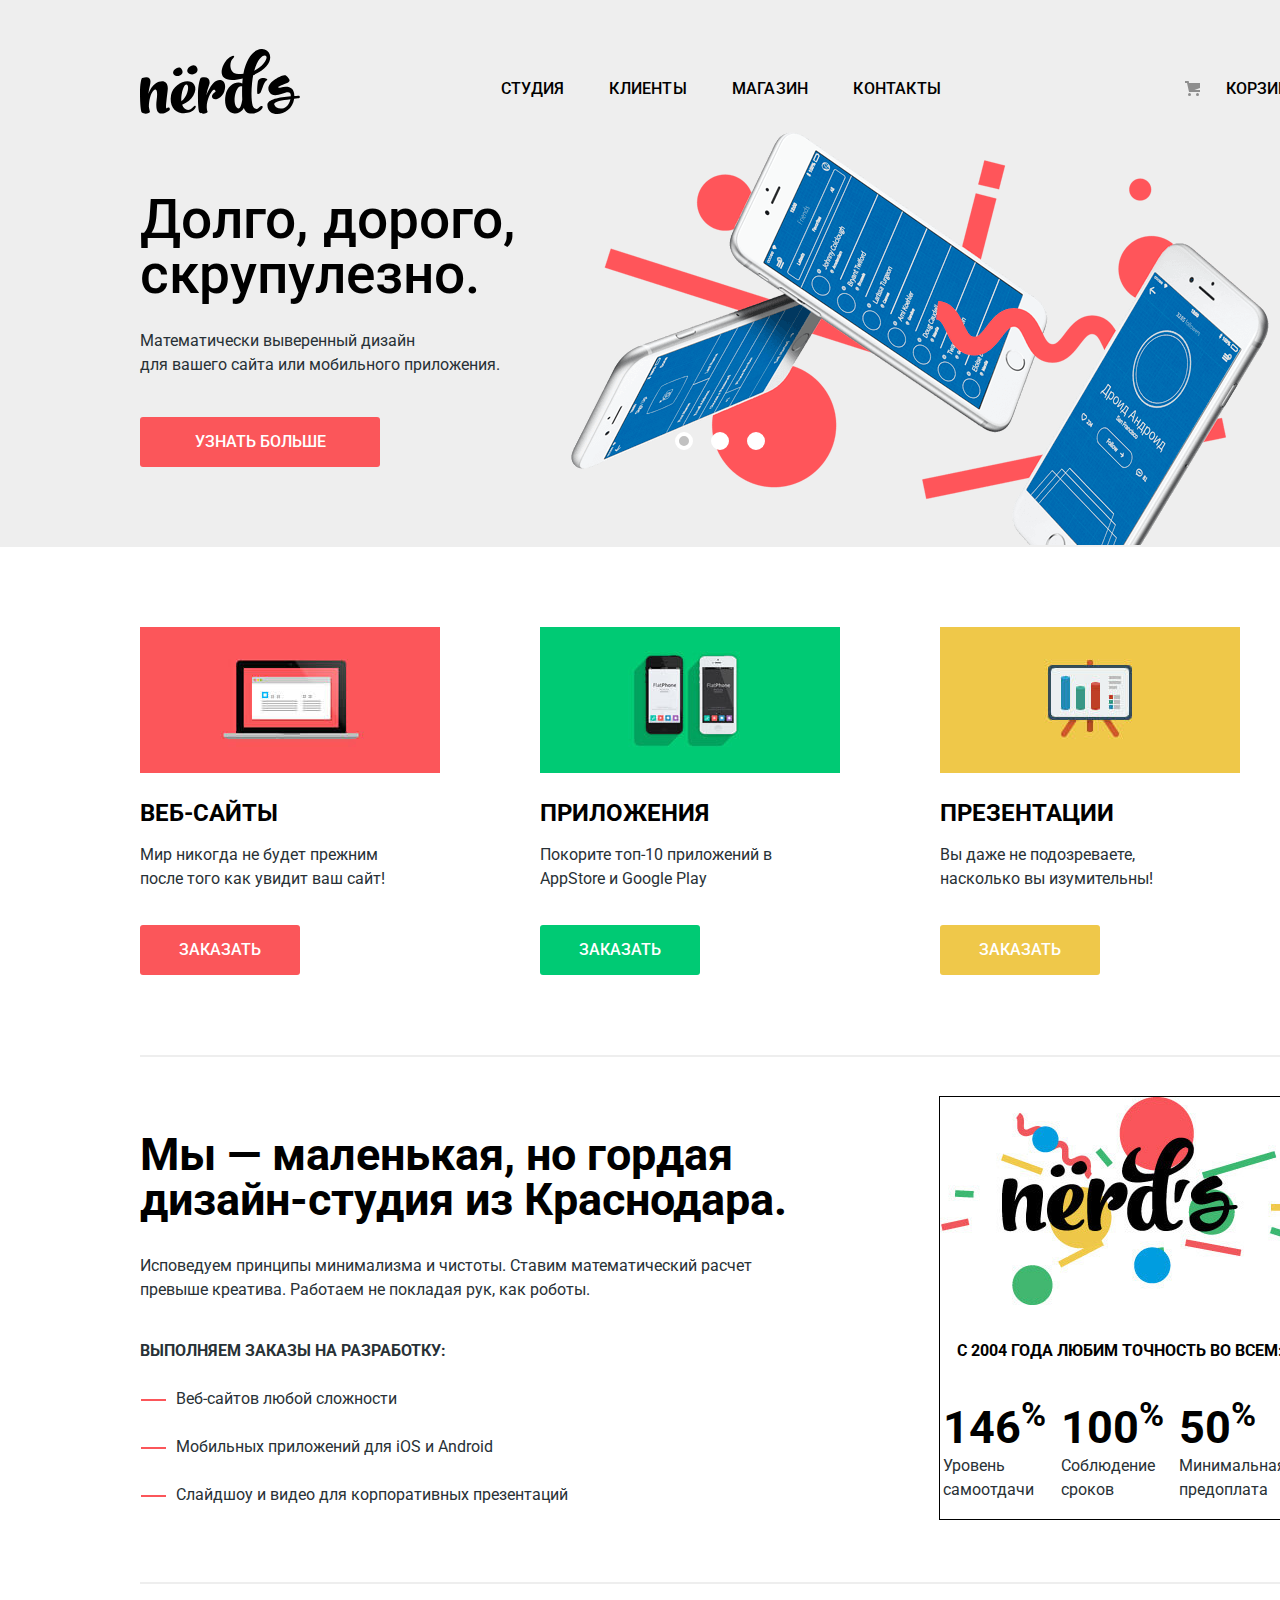
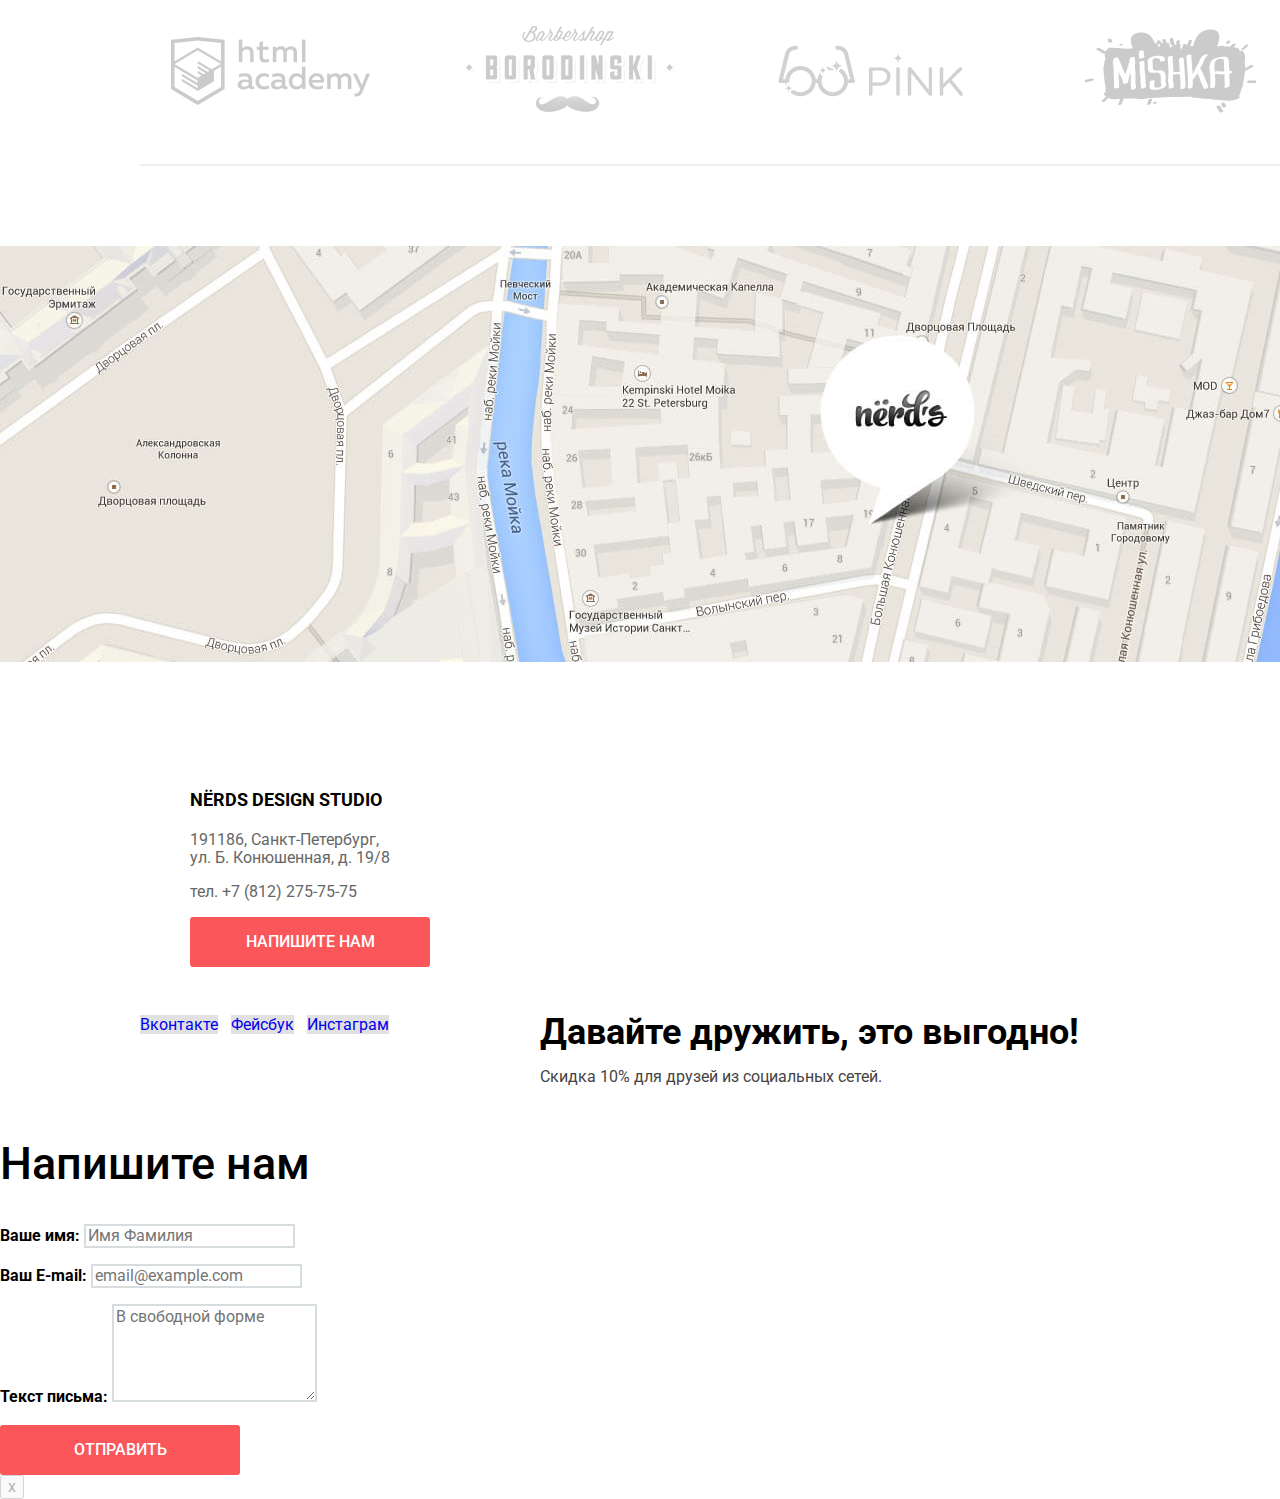
==== commit 9e54cd9a: "сделал стилизацию услуг, описания" ====
--- a/index.html
+++ b/index.html
@@ -14,39 +14,47 @@
 
   <header class="main-header">
     <nav class="main-navigation">
-        <div class="container">
-          <a class="main-header-logo">
-            <img src="img/nerds-logo.svg" width="160px" height="65px" alt="Логотип дизайн-студии Nerds">
-          </a>
-          <ul class="site-navigation">
-            <li><a href="#">студия</a></li>
-            <li><a href="#">клиенты</a></li>
-            <li><a href="catalog.html">магазин</a></li>
-            <li><a href="#">контакты</a></li>
-          </ul>
-              <a href="cart.html" class="cart">Корзина</a>
-        </div>
+      <div class="container">
+        <a class="main-header-logo">
+          <img src="img/nerds-logo.svg" width="160px" height="65px" alt="Логотип дизайн-студии Nerds">
+        </a>
+        <ul class="site-navigation">
+          <li><a href="#">студия</a></li>
+          <li><a href="#">клиенты</a></li>
+          <li><a href="catalog.html">магазин</a></li>
+          <li><a href="#">контакты</a></li>
+        </ul>
+        <a href="cart.html" class="cart">Корзина</a>
+      </div>
     </nav>
 
     <section class="features">
       <div class="container">
+        <h2 class="visually-hidden">Преимущества</h2>
+        <input class="visually-hidden" type="radio" id="btn-1" name="toggle" checked>
+        <input class="visually-hidden" type="radio" id="btn-2" name="toggle">
+        <input class="visually-hidden" type="radio" id="btn-3" name="toggle">
+        <div class="features-controls">
+          <label for="btn-1"></label>
+          <label for="btn-2"></label>
+          <label for="btn-3"></label>
+        </div>
         <ul class="features-list">
-          <h2 class="visually-hidden">Преимущества</h2>
           <li class="features-item">
-            <div class="wrapper">
-            <h3>Долго, дорого, скрупулезно.</h3>
-            <p>Математически выверенный дизайн для вашего сайта или мобильного приложения.</p>
+            <h3>Долго, дорого,<br> скрупулезно.</h3>
+            <p>Математически выверенный дизайн<br> для вашего сайта или мобильного приложения.</p>
             <a href="#" class="button">узнать больше</a>
-            </div>
           </li>
-<!--         <li class="features-item">
+          <li class="features-item">
             <h3>Любим математику как никто другой</h3>
             <p>Никакого креатива, только математические формулы для расчета идеальных пропорций.</p>
-        </li>
-        <li class="features-item">
-            <h3>Только ночь, только хардкор</h3>
-            <p>Работать днем, как все? Мы против этого. Ближе к полуночи работа только начинается.</p>
-          </li> -->
+            <a href="#" class="button">узнать больше</a>
+          </li>
+          <li class="features-item">
+            <h3>Только ночь,<br> только хардкор</h3>
+            <p>Работать днем, как все? Мы против этого.<br> Ближе к полуночи работа только начинается.</p>
+            <a href="#" class="button">узнать больше</a>
+          </li>
         </ul>
 
       </div>
@@ -54,7 +62,7 @@
 
   </header>
 
-   <main class="container">
+  <main class="container">
 
     <h1 class="visually-hidden">Дизайн-студия Нёрдс</h1>
 
@@ -83,36 +91,36 @@
     </section>
 
     <div class="index-columns">
-    <section class="description">
-      <h2 class="visually-hidden">О нас</h2>
-      <p class="about-us"><b>Мы - маленькая, но гордая дизайн-студия из Краснодара.</b></p>
-      <p>Исповедуем принципы минимализма и чистоты. Ставим математический расчет превыше креатива. Работаем не покладая рук, как роботы.</p>
-      <b class="description-header">выполняем заказы на разработку:</b>
-      <ul class="description-list">
-        <li class="description-item">Веб-сайтов любой сложности</li>
-        <li class="description-item">Мобильных приложений для iOS и Android</li>
-        <li class="description-item">Слайдшоу и видео для корпоративных презентаций</li>
-      </ul>
-    </section>
-
-    <section class="statistics">
-      <h2 class="visually-hidden">Статистика</h2>
-      <img src="img/nerds-illustration.jpg" width="360px" height="208px" alt="логотип Нёрдс">
-      <table class="statistics-list">
-        <caption>С 2004 года любим точность во всем:</caption>
-        <tr class="statistics-percent">
-          <th>146<sup>%</sup></th>
-          <th>100<sup>%</sup></th>
-          <th>50<sup>%</sup></th>
-        </tr>
-        <tr class="statistics-description">
-          <td>Уровень<br> самоотдачи</td>
-          <td>Соблюдение<br> сроков</td>
-          <td>Минимальная<br> предоплата</td>
-        </tr>
-      </table>
-    </section>
-</div>
+      <section class="description">
+        <h2 class="visually-hidden">О нас</h2>
+        <p class="about-us"><b>Мы — маленькая, но гордая дизайн-студия из Краснодара.</b></p>
+        <p>Исповедуем принципы минимализма и чистоты. Ставим математический расчет превыше креатива. Работаем не покладая рук, как роботы.</p>
+        <b class="description-header">выполняем заказы на разработку:</b>
+        <ul class="description-list">
+          <li class="description-item">Веб-сайтов любой сложности</li>
+          <li class="description-item">Мобильных приложений для iOS и Android</li>
+          <li class="description-item">Слайдшоу и видео для корпоративных презентаций</li>
+        </ul>
+      </section>
+
+      <section class="statistics">
+        <h2 class="visually-hidden">Статистика</h2>
+        <img src="img/nerds-illustration.jpg" width="360px" height="208px" alt="логотип Нёрдс">
+        <table class="statistics-list">
+          <caption>С 2004 года любим точность во всем:</caption>
+          <tr class="statistics-percent">
+            <th>146<sup>%</sup></th>
+            <th>100<sup>%</sup></th>
+            <th>50<sup>%</sup></th>
+          </tr>
+          <tr class="statistics-description">
+            <td>Уровень<br> самоотдачи</td>
+            <td>Соблюдение<br> сроков</td>
+            <td>Минимальная<br> предоплата</td>
+          </tr>
+        </table>
+      </section>
+    </div>
     <section class="preview">
       <h2 class="visually-hidden">Примеры работ</h2>
       <ul class="preview-list">
@@ -146,26 +154,26 @@
     ул. Б. Конюшенная, д. 19/8">
 
     <div class="container">
-        <section class="footer-contacts">
-      <b>Nёrds design studio</b>
-      <p>191186, Санкт-Петербург,<br>
-      ул. Б. Конюшенная, д. 19/8</p>
-      <p>тел. +7 (812) 275-75-75</p>
-      <button class="button" type="button">напишите нам</button>
-    </section>
-    <div class="footer-social">
-
-      <ul>
-        <li><a href="#" class="social-button">Вконтакте</a></li>
-        <li><a href="#" class="social-button">Фейсбук</a></li>
-        <li><a href="#" class="social-button">Инстаграм</a></li>
-      </ul>
-      <div class="footer-discount">
-        <b>Давайте дружить, это выгодно!</b>
-        <p>Скидка 10% для друзей из социальных сетей.</p>
+      <section class="footer-contacts">
+        <b>Nёrds design studio</b>
+        <p>191186, Санкт-Петербург,<br>
+        ул. Б. Конюшенная, д. 19/8</p>
+        <p>тел. +7 (812) 275-75-75</p>
+        <button class="button" type="button">напишите нам</button>
+      </section>
+      <div class="footer-social">
+
+        <ul>
+          <li><a href="#" class="social-button">Вконтакте</a></li>
+          <li><a href="#" class="social-button">Фейсбук</a></li>
+          <li><a href="#" class="social-button">Инстаграм</a></li>
+        </ul>
+        <div class="footer-discount">
+          <b>Давайте дружить, это выгодно!</b>
+          <p>Скидка 10% для друзей из социальных сетей.</p>
+        </div>
       </div>
     </div>
-  </div>
   </footer>
 
   <section class="modal modal-write-us">
--- a/css/style.css
+++ b/css/style.css
@@ -16,16 +16,21 @@
 }
 
 .button {
+  display: block;
+  width: 240px;
+  padding: 16px 0;
+
   font: inherit;
   font-weight: 500;
   line-height: 18px;
-  vertical-align: middle;
+  /*vertical-align: middle;*/
   text-align: center;
   color: #ffffff;
   text-transform: uppercase;
 
   background-color: #fb565a;
   border: none;
+  border-radius: 3px;
 }
 
 .social-button {
@@ -54,8 +59,12 @@
   box-shadow: inset 0 3px rgba(0, 1, 1, 0.1);
 }
 
+.button-red {
+  width: 160px;
+}
 .button-green {
   background-color: #00ca74;
+  width: 160px;
 }
 
 .button-green:hover,
@@ -71,6 +80,7 @@
 
 .button-yellow {
   background-color: #efc84a;
+  width: 160px;
 }
 
 .button-yellow:hover,
@@ -84,23 +94,12 @@
   background-color: #e5a722;
 }
 
-.main-navigation {
-
-
-  /*background-color: #eeeeee;*/
-}
-
 .main-navigation a {
-  padding-top: 75px;
-  padding-right: 25px;
-  padding-left: 25px;
-
   font-weight: 500;
   line-height: 30px;
   color: #000000;
   text-transform: uppercase;
 }
-
 
 .site-navigation {
   list-style: none;
@@ -115,19 +114,16 @@
   color: rgba(0, 0, 0, 0.3);
 }
 
-.features {
-  /*background-color: #eeeeee;*/
-}
-
-.features-list {
-  list-style: none;
-}
-
 .features-item h3 {
+  max-width: 560px;
+  margin: 0;
+  margin-bottom: 27px;
+
   font-weight: 500;
   font-size: 55px;
   line-height: 55px;
   color: #000000;
+  letter-spacing: 0.1px;
 }
 
 .features a {
@@ -136,52 +132,105 @@
   text-transform: uppercase;
 }
 
+.features-item p {
+  line-height: 24px;
+  max-width: 430px;
+  margin: 0;
+  margin-bottom: 40px;
+}
 .services-list {
   list-style: none;
 }
-
+.services-item img {
+  margin-bottom: 18px;
+}
 .services-item h3 {
   font-weight: 700;
   font-size: 24px;
   line-height: 30px;
   color: #000000;
   text-transform: uppercase;
-}
-
+  margin: 0;
+  margin-bottom: 15px;
+}
+
+.services-item p {
+  max-width: 260px;
+  margin: 0;
+  margin-bottom: 34px;
+}
 
 .about-us {
   font-weight: 500;
   font-size: 45px;
   line-height: 45px;
   color: #000000;
+  margin: 0;
+margin-top: 35px;
+margin-bottom: 32px;
+}
+.description p:nth-child(3) {
+  margin: 0;
+  margin-bottom: 37px;
 }
 
 .description-list {
   list-style: none;
-}
-
+  margin: 0;
+  padding: 0;
+margin-top: 12px;
+}
+
+.description-item {
+  margin-left: 36px;
+  position: relative;
+}
+
+.description-item::before {
+  position: absolute;
+
+  content: "";
+  width: 25px;
+  height: 2px;
+  background-color: #fb565a;
+  top: 24px;
+  left: -35px;
+
+}
 .description-header {
   font-weight: 700;
   text-transform: uppercase;
 }
 
 .description-item {
-  line-height: 45px;
+  line-height: 48px;
+}
+.statistics {
+  outline: 1px solid black;
+}
+.statistics img {
+  margin-bottom: 27px;
 }
 
 .statistics caption {
   font-weight: 700;
   color: #000000;
   text-transform: uppercase;
-}
-
-.statistics-percent th {
+  width: 360px;
+  margin-bottom: 39px;
+}
+
+.statistics-percent {
   font-weight: 700;
   font-size: 45px;
   line-height: 45px;
   color: #000000;
-}
-
+  text-align: left;
+}
+
+.statistics-description {
+  margin: 0;
+}
 .preview-list {
   list-style: none;
 }
@@ -448,20 +497,20 @@
 .main-header-logo {
   width: 160px;
   height: 65px;
-  padding-top: 49px;
 }
 
 .site-navigation {
   display: flex;
   flex-wrap: wrap;
-  width: 600px;
-  margin: 0;
-  padding: 0;
-  padding-left: 200px;
-
-  list-style: none;
-  background: rgba(234, 255, 45, 0.2);
-  box-shadow: inset 0 0 0 2px rgb(234,255,45);
+  justify-content: space-between;
+  width: 440px;
+  margin: 0;
+  margin-right: 34px;
+  margin-bottom: 10px;
+  padding: 0;
+letter-spacing: 0.2px;
+  list-style: none;
+
 }
 
 .main-navigation {
@@ -472,22 +521,24 @@
   position: relative;
 
   max-width: 160px;
-  /*margin-left: auto;*/
+  margin-bottom: 10px;
   padding-left: 50px;
-
-  background: rgba(234, 255, 45, 0.2);
-  box-shadow: inset 0 0 0 2px rgb(234,255,45);
 }
 
 
 .cart::before {
   content: "";
+  position: absolute;
+  top: 7px;
+  left: 9px;
+
   width: 15px;
   height: 15px;
-  position: absolute;
-  background-color: red;
-  top: 82px;
-  left: -9px;
+
+  background-image: url("../img/cart-icon.svg");
+  background-repeat: no-repeat;
+  background-position: 0 0;
+  opacity: 0.4;
 }
 .container {
   width: 1160px;
@@ -497,7 +548,9 @@
 
 .main-navigation .container {
   display: flex;
-  align-items: flex-start;
+  justify-content: space-between;
+  align-items: flex-end;
+  min-height: 114px;
 }
 
 /*навигация*/
@@ -510,9 +563,76 @@
   list-style: none;
 }
 
-.features-item .wrapper {
-  width: 380px;
-}
+.features-item {
+  display: none;
+  padding-top: 78px;
+  padding-bottom: 80px;
+}
+
+
+.features-item:nth-child(1) {
+  background-image: url("../img/slide1.png");
+  background-repeat: no-repeat;
+  background-position: 93.3% 18px;
+}
+
+.features-item:nth-child(2) {
+  background-image: url("../img/slide2.png");
+  background-repeat: no-repeat;
+  background-position: 99.9% 1px;
+}
+
+.features-item:nth-child(3) {
+  background-image: url("../img/slide3.png");
+  background-repeat: no-repeat;
+  background-position: 99.91% 19px;
+}
+.features {
+  position: relative;
+}
+
+.features-controls {
+  position: absolute;
+  bottom: 96px;
+  left: 50%;
+  z-index: 1000;
+
+  width: 160px;
+  height: 19px;
+  margin-left: -80px;
+
+  text-align: center;
+}
+
+.features-controls label {
+  display: inline-block;
+  width: 10px;
+  height: 10px;
+  margin: 0 7px;
+
+  vertical-align: top;
+
+  background: white;
+  border: 4px solid white;
+  border-radius: 50%;
+  cursor: pointer;
+}
+
+#btn-1:checked ~ .features-controls label[for="btn-1"],
+#btn-2:checked ~ .features-controls label[for="btn-2"],
+#btn-3:checked ~ .features-controls label[for="btn-3"] {
+  background: #c1c1c1;
+}
+#btn-1:checked ~ .features-list .features-item:nth-child(1) {
+  display: block;
+}
+#btn-2:checked ~ .features-list .features-item:nth-child(2) {
+  display: block;
+}
+#btn-3:checked ~ .features-list .features-item:nth-child(3) {
+  display: block;
+}
+
 /*слайдер  */ /*навигация*/
 /*услуги*/
 
@@ -531,7 +651,7 @@
 
 .services-item {
   width: 300px;
-  padding-right: 100px;
+  margin-right: 100px;
 }
 
 /*услуги*/
@@ -541,9 +661,12 @@
   display: flex;
   justify-content: space-between;
   padding-top: 40px;
-  padding-bottom: 73px;
+  padding-bottom: 63px;
 
   border-bottom: 2px solid #eeeeee;
+
+/*  background: rgba(0,128,0,0.2);
+  box-shadow: 0 0 0 2px green;*/
 }
 
 
@@ -721,7 +844,7 @@
 
 /*декоративные элементы*/
 
-img {
-  max-width: 100%;
+/*.services-item img {
+  width: 100%;
   height: auto;
-}
+}*/
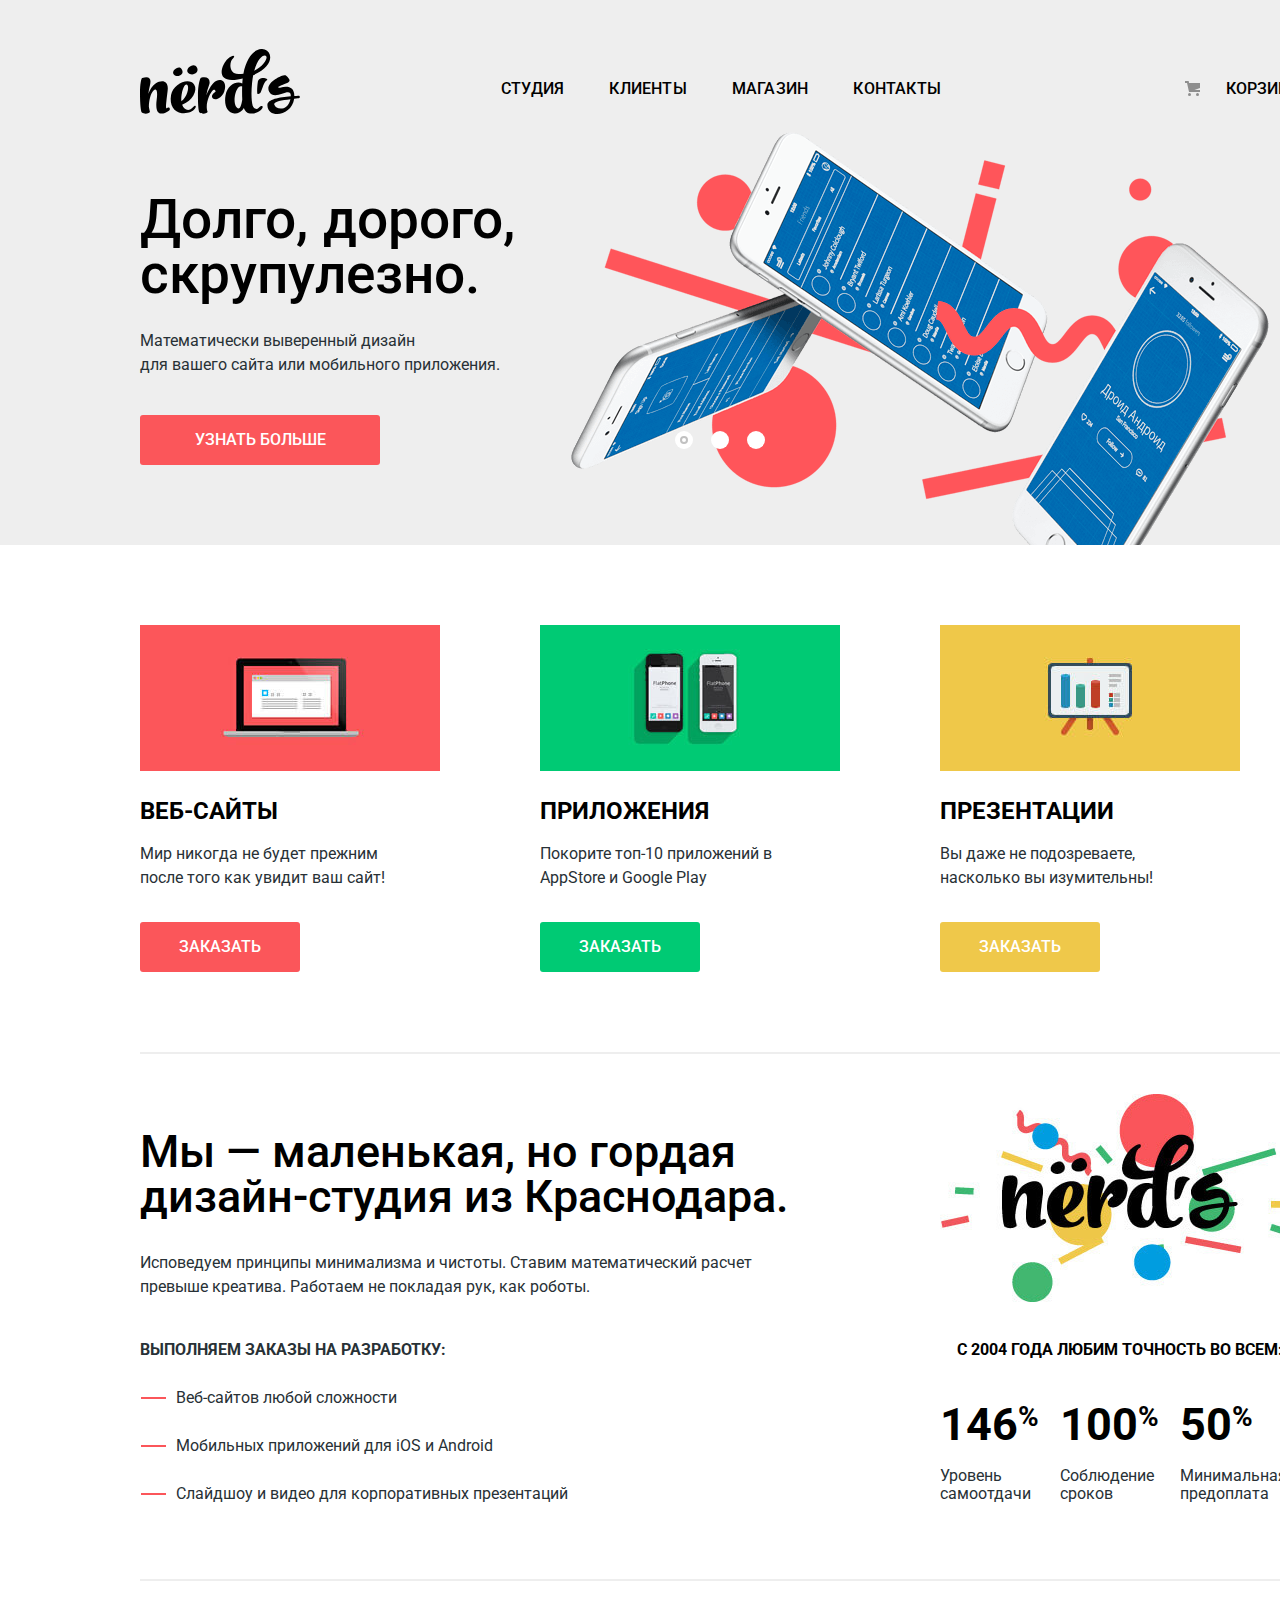
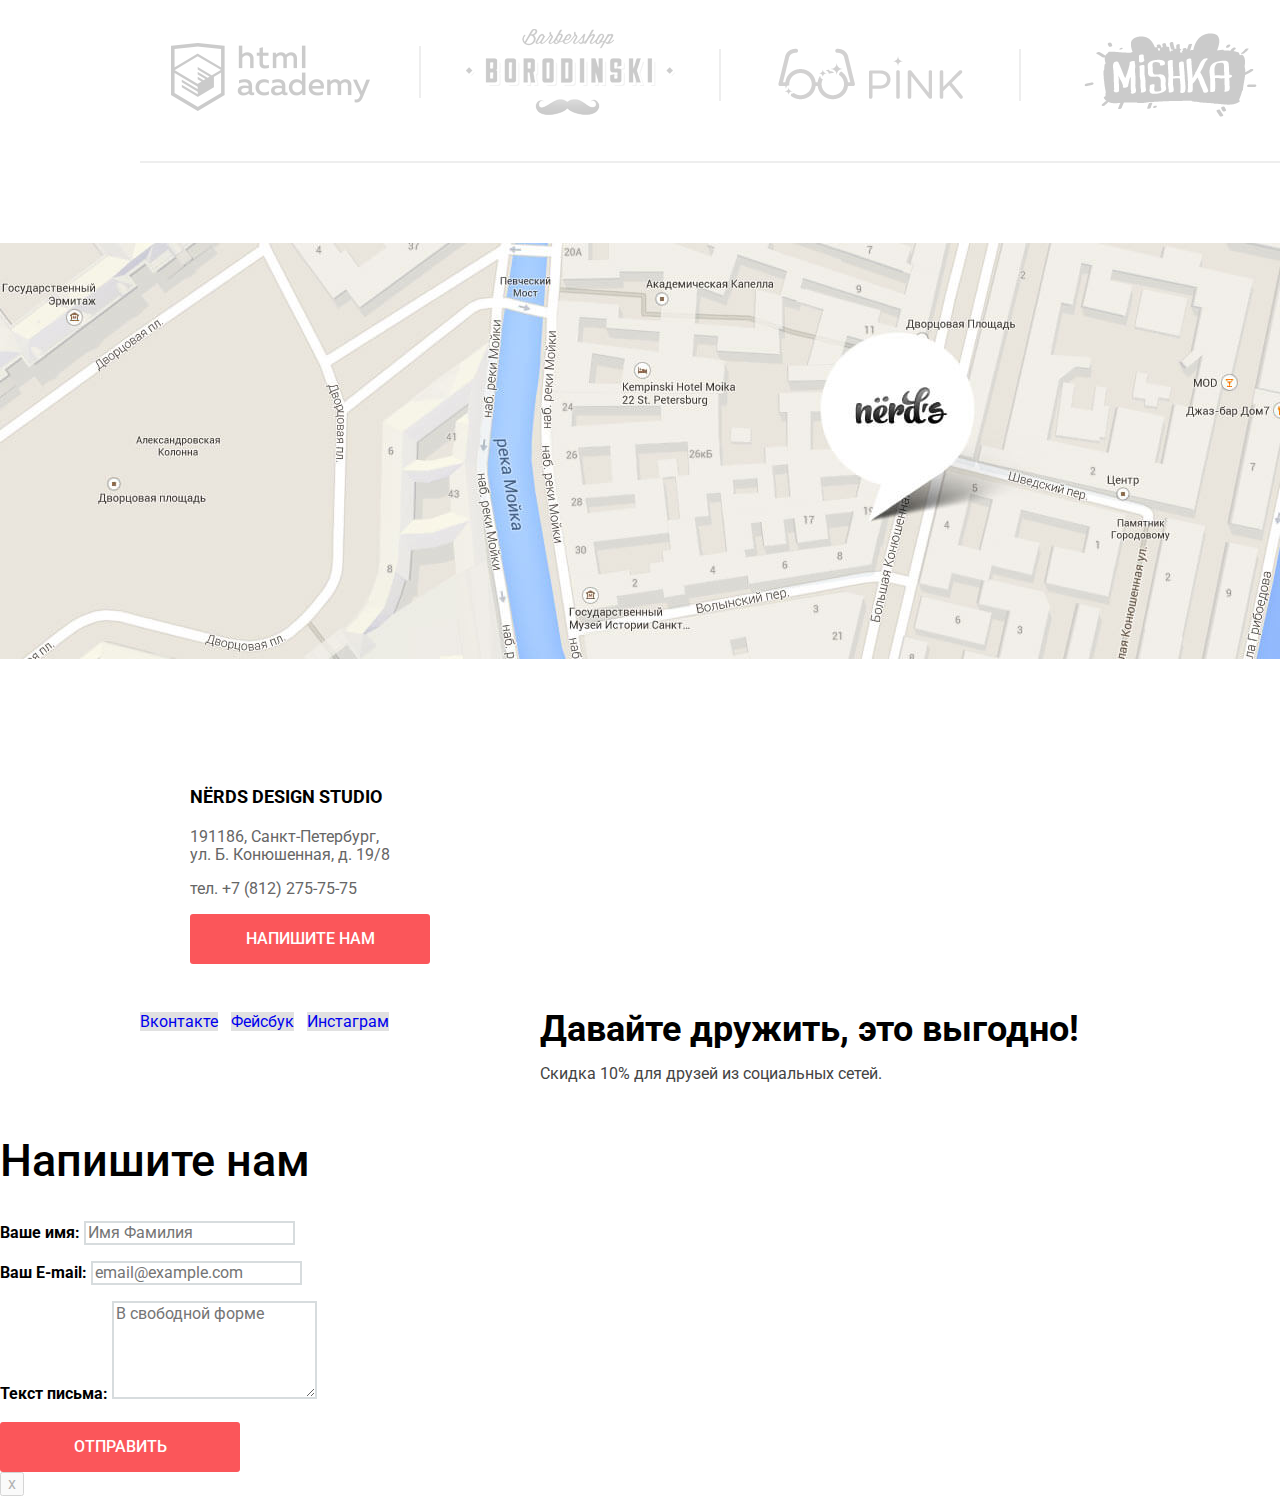
==== commit bd146600: "доработал слайдер" ====
--- a/index.html
+++ b/index.html
@@ -31,26 +31,25 @@
     <section class="features">
       <div class="container">
         <h2 class="visually-hidden">Преимущества</h2>
-        <input class="visually-hidden" type="radio" id="btn-1" name="toggle" checked>
-        <input class="visually-hidden" type="radio" id="btn-2" name="toggle">
-        <input class="visually-hidden" type="radio" id="btn-3" name="toggle">
-        <div class="features-controls">
-          <label for="btn-1"></label>
-          <label for="btn-2"></label>
-          <label for="btn-3"></label>
+<ul class="slider-controls">
+          <li><a class="active-slide slider-control" href="#slide-1"><span class="visually-hidden">Слайд 1</span></a></li>
+          <li><a class="slider-control" href="#slide-2"><span class="visually-hidden">Слайд 2</span></a></li>
+          <li><a class="slider-control" href="#slide-3"><span class="visually-hidden">Слайд 3</span></a></li>
+        </ul>
         </div>
+        <div class="container">
         <ul class="features-list">
-          <li class="features-item">
+          <li class="features-item slide-1 active-slide" id="slide-1">
             <h3>Долго, дорого,<br> скрупулезно.</h3>
             <p>Математически выверенный дизайн<br> для вашего сайта или мобильного приложения.</p>
             <a href="#" class="button">узнать больше</a>
           </li>
-          <li class="features-item">
+          <li class="features-item slide-2" id="slide-2">
             <h3>Любим математику как никто другой</h3>
             <p>Никакого креатива, только математические формулы для расчета идеальных пропорций.</p>
             <a href="#" class="button">узнать больше</a>
           </li>
-          <li class="features-item">
+          <li class="features-item slide-3" id="slide-3">
             <h3>Только ночь,<br> только хардкор</h3>
             <p>Работать днем, как все? Мы против этого.<br> Ближе к полуночи работа только начинается.</p>
             <a href="#" class="button">узнать больше</a>
@@ -93,9 +92,9 @@
     <div class="index-columns">
       <section class="description">
         <h2 class="visually-hidden">О нас</h2>
-        <p class="about-us"><b>Мы — маленькая, но гордая дизайн-студия из Краснодара.</b></p>
+        <p class="about-us">Мы — маленькая, но гордая дизайн-студия из Краснодара.</p>
         <p>Исповедуем принципы минимализма и чистоты. Ставим математический расчет превыше креатива. Работаем не покладая рук, как роботы.</p>
-        <b class="description-header">выполняем заказы на разработку:</b>
+        <p class="description-header">выполняем заказы на разработку:</p>
         <ul class="description-list">
           <li class="description-item">Веб-сайтов любой сложности</li>
           <li class="description-item">Мобильных приложений для iOS и Android</li>
@@ -109,9 +108,9 @@
         <table class="statistics-list">
           <caption>С 2004 года любим точность во всем:</caption>
           <tr class="statistics-percent">
-            <th>146<sup>%</sup></th>
-            <th>100<sup>%</sup></th>
-            <th>50<sup>%</sup></th>
+            <td>146<sup>%</sup></td>
+            <td>100<sup>%</sup></td>
+            <td>50<sup>%</sup></td>
           </tr>
           <tr class="statistics-description">
             <td>Уровень<br> самоотдачи</td>
@@ -197,6 +196,7 @@
   </section>
 
   <script>document.write('<script src="http://' + (location.host || 'localhost').split(':')[0] + ':35729/livereload.js?snipver=1"></' + 'script>')</script>
+  <script src= "js/script.js"></script>
 </body>
 </html>
 
--- a/css/style.css
+++ b/css/style.css
@@ -136,7 +136,7 @@
   line-height: 24px;
   max-width: 430px;
   margin: 0;
-  margin-bottom: 40px;
+  margin-bottom: 38px;
 }
 .services-list {
   list-style: none;
@@ -151,13 +151,13 @@
   color: #000000;
   text-transform: uppercase;
   margin: 0;
-  margin-bottom: 15px;
+  margin-bottom: 16px;
 }
 
 .services-item p {
   max-width: 260px;
   margin: 0;
-  margin-bottom: 34px;
+  margin-bottom: 32px;
 }
 
 .about-us {
@@ -169,21 +169,23 @@
 margin-top: 35px;
 margin-bottom: 32px;
 }
+
 .description p:nth-child(3) {
   margin: 0;
-  margin-bottom: 37px;
-}
+  margin-bottom: 39px;
+}
+
 
 .description-list {
   list-style: none;
   margin: 0;
   padding: 0;
-margin-top: 12px;
 }
 
 .description-item {
   margin-left: 36px;
   position: relative;
+    line-height: 48px;
 }
 
 .description-item::before {
@@ -193,59 +195,54 @@
   width: 25px;
   height: 2px;
   background-color: #fb565a;
-  top: 24px;
+  top: 23px;
   left: -35px;
 
 }
 .description-header {
   font-weight: 700;
   text-transform: uppercase;
-}
-
-.description-item {
-  line-height: 48px;
-}
+  margin-bottom: 12px;
+}
+
 .statistics {
-  outline: 1px solid black;
-}
-.statistics img {
-  margin-bottom: 27px;
+  width: 360px;
+}
+
+.statistics-list {
+  margin-top: 29px;
+  width: 100%;
+  border-collapse: collapse;
 }
 
 .statistics caption {
   font-weight: 700;
   color: #000000;
   text-transform: uppercase;
-  width: 360px;
-  margin-bottom: 39px;
-}
-
+  text-align: center;
+  margin-bottom: 40px;
+}
+.statistics-list td {
+margin: 0;
+padding: 0;
+  width: 33.33333%;
+}
 .statistics-percent {
   font-weight: 700;
   font-size: 45px;
   line-height: 45px;
   color: #000000;
-  text-align: left;
-}
-
-.statistics-description {
-  margin: 0;
+}
+.statistics-percent sup {
+  font-size: 28px;
+}
+
+.statistics-description td{
+padding-top: 20px;
+line-height: 18px;
 }
 .preview-list {
   list-style: none;
-}
-
-.preview-item {
-  opacity: 0.2;
-}
-
-.preview-item:hover,
-.preview-item:focus {
-  opacity: 1;
-}
-
-.preview-item:active {
-  opacity: 0.1;
 }
 
 .footer-contacts b {
@@ -556,9 +553,52 @@
 /*навигация*/
 /*слайдер*/
 
+
+.features {
+  position: relative;
+}
+
+.slider-controls {
+  position: absolute;
+  left: 50%;
+  bottom: 96px;
+  display: flex;
+  margin-top: 0;
+  margin-bottom: 0;
+  padding-left: 0;
+  transform: translateX(-50%);
+  list-style: none;
+}
+
+.slider-controls li {
+  margin-right: 9px;
+  margin-left: 9px;
+}
+
+.slider-controls a {
+  position: relative;
+  display: block;
+  width: 18px;
+  height: 18px;
+  background-color: #ffffff;
+  border-radius: 50%;
+  cursor: pointer;
+}
+
+.slider-controls .active-slide::before {
+  content: "";
+  position: absolute;
+  left: 5px;
+  top: 5px;
+  width: 4px;
+  height: 4px;
+  border: 2px solid #c1c1c1;
+  border-radius: 50%;
+}
 .features-list {
-  margin: 0;
-  padding: 0;
+  margin-top: 0;
+  margin-bottom: 0;
+  padding-left: 0;
 
   list-style: none;
 }
@@ -567,72 +607,30 @@
   display: none;
   padding-top: 78px;
   padding-bottom: 80px;
-}
-
-
-.features-item:nth-child(1) {
+  background-color: transparent;
+}
+
+
+.slide-1 {
   background-image: url("../img/slide1.png");
   background-repeat: no-repeat;
   background-position: 93.3% 18px;
 }
 
-.features-item:nth-child(2) {
+.slide-2 {
   background-image: url("../img/slide2.png");
   background-repeat: no-repeat;
   background-position: 99.9% 1px;
 }
 
-.features-item:nth-child(3) {
+.slide-3 {
   background-image: url("../img/slide3.png");
   background-repeat: no-repeat;
   background-position: 99.91% 19px;
 }
-.features {
-  position: relative;
-}
-
-.features-controls {
-  position: absolute;
-  bottom: 96px;
-  left: 50%;
-  z-index: 1000;
-
-  width: 160px;
-  height: 19px;
-  margin-left: -80px;
-
-  text-align: center;
-}
-
-.features-controls label {
-  display: inline-block;
-  width: 10px;
-  height: 10px;
-  margin: 0 7px;
-
-  vertical-align: top;
-
-  background: white;
-  border: 4px solid white;
-  border-radius: 50%;
-  cursor: pointer;
-}
-
-#btn-1:checked ~ .features-controls label[for="btn-1"],
-#btn-2:checked ~ .features-controls label[for="btn-2"],
-#btn-3:checked ~ .features-controls label[for="btn-3"] {
-  background: #c1c1c1;
-}
-#btn-1:checked ~ .features-list .features-item:nth-child(1) {
+.active-slide {
   display: block;
 }
-#btn-2:checked ~ .features-list .features-item:nth-child(2) {
-  display: block;
-}
-#btn-3:checked ~ .features-list .features-item:nth-child(3) {
-  display: block;
-}
-
 /*слайдер  */ /*навигация*/
 /*услуги*/
 
@@ -661,12 +659,10 @@
   display: flex;
   justify-content: space-between;
   padding-top: 40px;
-  padding-bottom: 63px;
+  padding-bottom: 61px;
 
   border-bottom: 2px solid #eeeeee;
 
-/*  background: rgba(0,128,0,0.2);
-  box-shadow: 0 0 0 2px green;*/
 }
 
 
@@ -684,20 +680,60 @@
 }
 .preview-list {
   display: flex;
-  justify-content: space-between;
+  flex-wrap: wrap;
   align-items: center;
-  min-height: 180px;
-  margin: 0;
-  padding: 0;
-
-  list-style: none;
-  text-align: center;
+  margin: 0;
+  padding: 0;
+margin-bottom: -6px;
+  list-style: none;
+
 }
 
 .preview-item {
+  width: 300px;
+  height: 180px;
+    position: relative;
+    display: block;
+}
+
+.preview-item:first-child,
+.preview-item:last-child {
   width: 260px;
 }
 
+.preview-item:first-child {
+  padding-top: 6px;
+  padding-right: 20px;
+}
+.preview-item:last-child {
+  padding-top:2px;
+  padding-left: 20px;
+}
+.preview-item:not(:nth-child(4n))::after {
+content: "";
+position: absolute;
+width: 2px;
+height:52px;
+background-color: #eeeeee;
+right: -1px;
+top: 65px;
+}
+
+.preview-item a {
+  display: flex;
+  align-items: center;
+  justify-content: center;
+  height: 100%;
+  opacity: 0.2;
+}
+
+.preview-item a:hover,
+.preview-item a:focus {
+  opacity: 1;
+}
+.preview-item a:active {
+  opacity: 0.1;
+}
 /*примеры*/
 /*футер*/
 
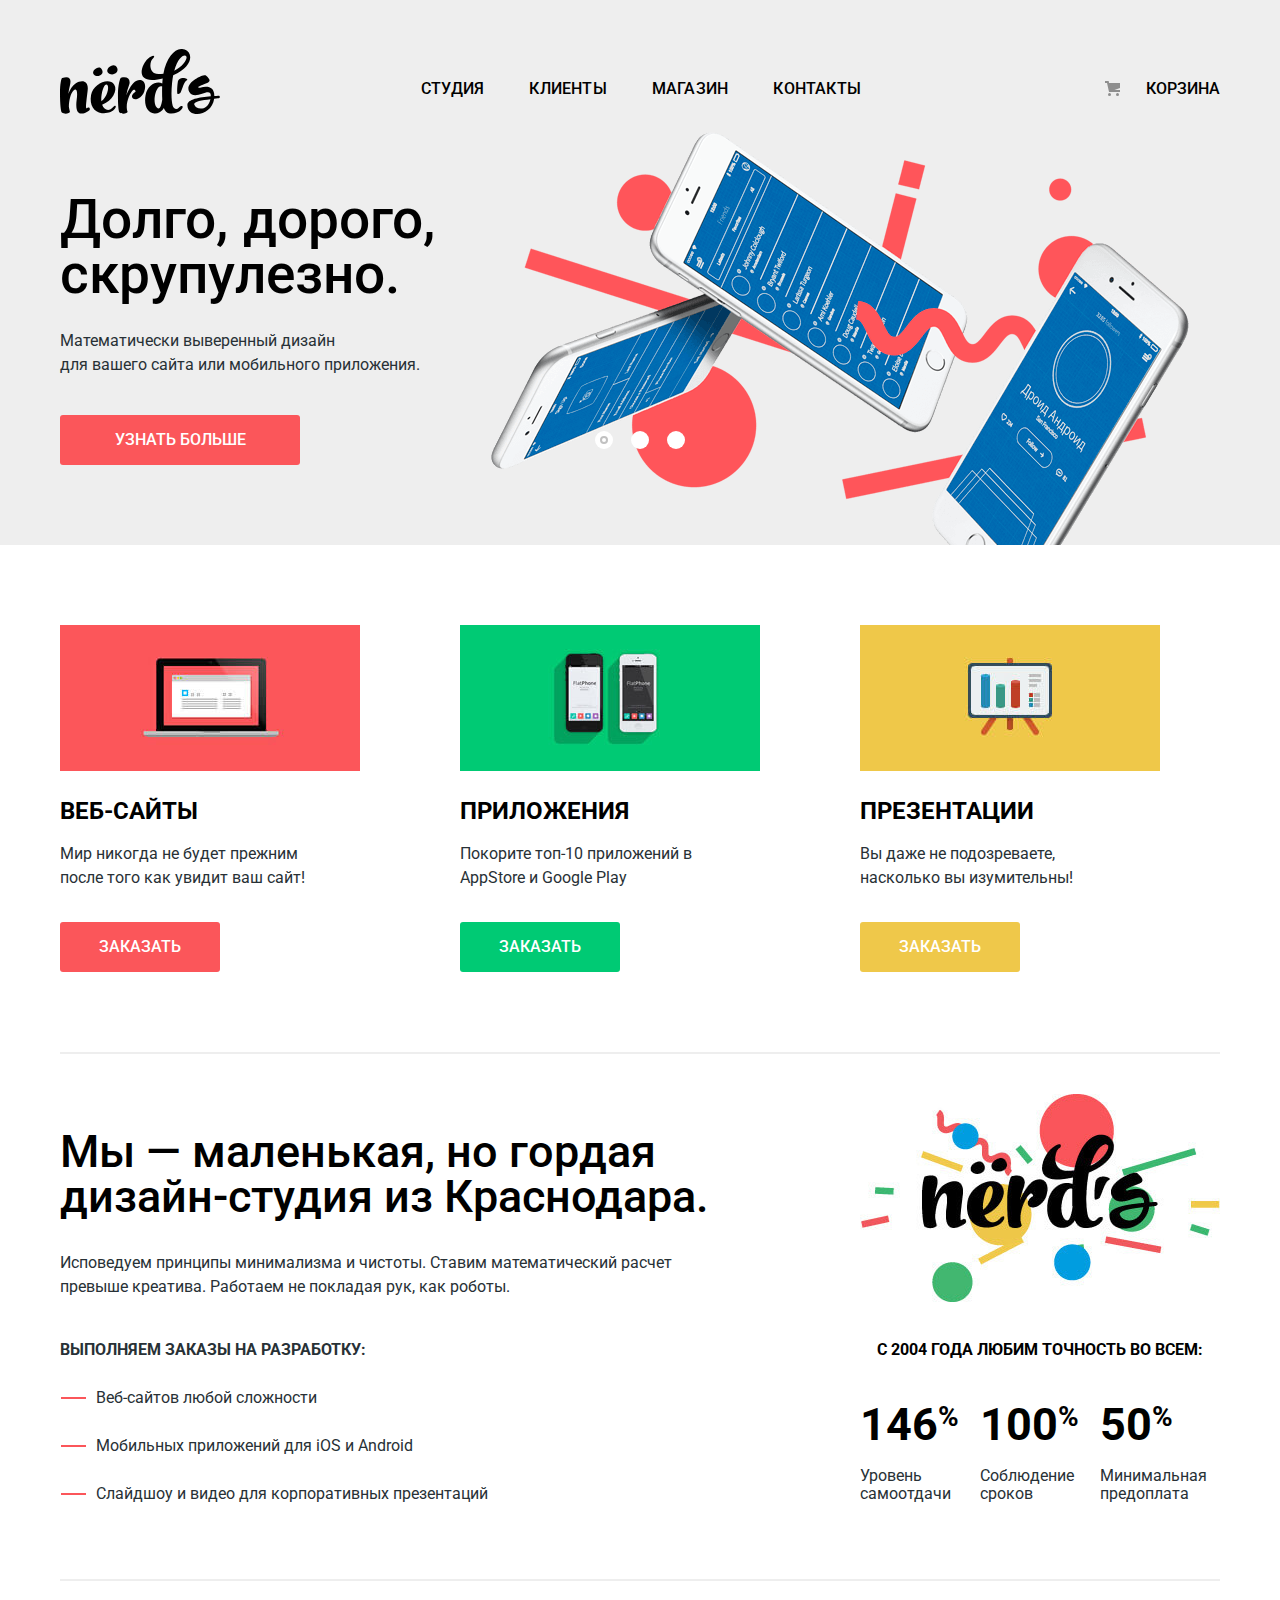
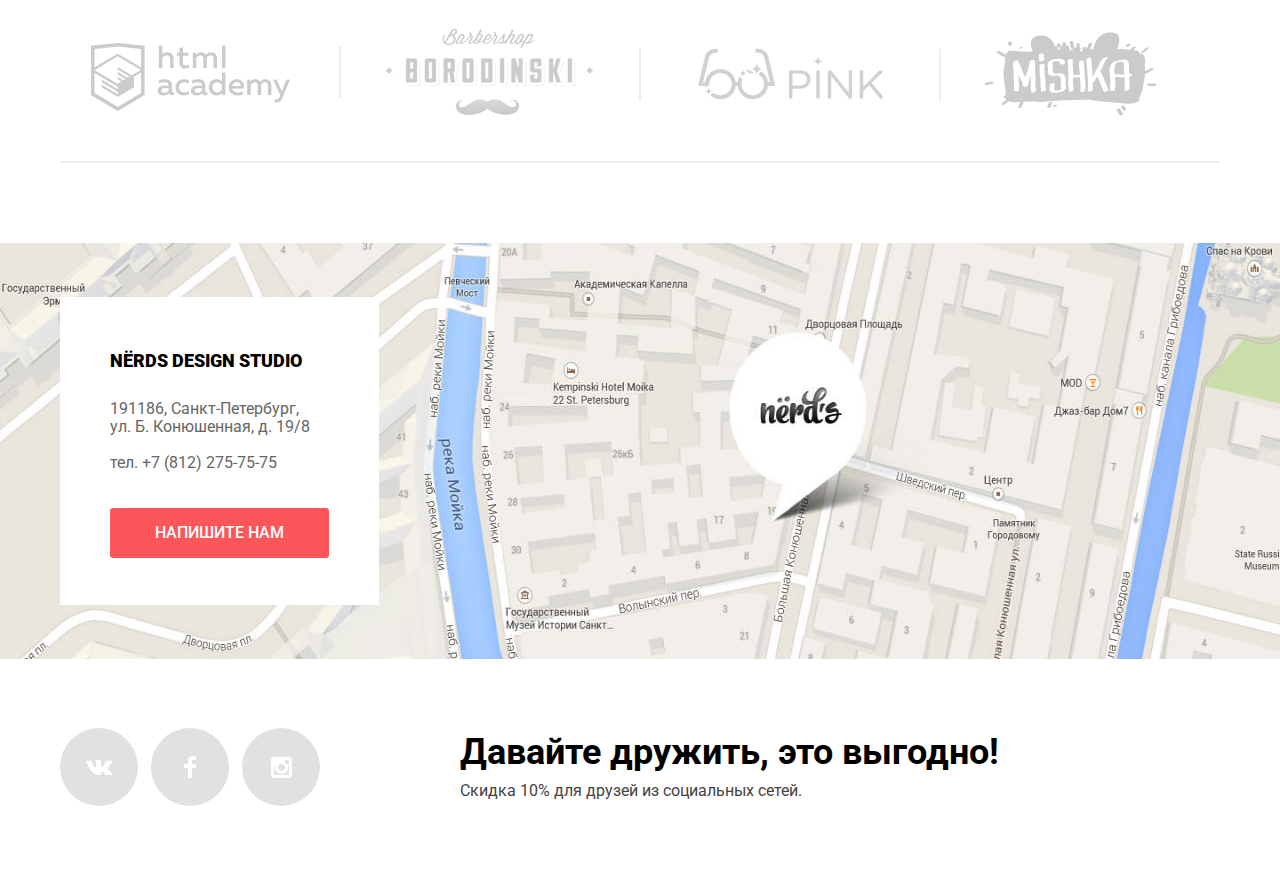
==== commit c3e8a634: "Правки по критериям,минификация" ====
--- a/index.html
+++ b/index.html
@@ -6,7 +6,7 @@
   <title>Дизайн-студия «Nerds»</title>
   <link href="https://fonts.googleapis.com/css?family=Roboto:400,500,700&amp;subset=cyrillic" rel="stylesheet">
   <link rel="stylesheet" href="css/normalize.css">
-  <link rel="stylesheet" href="css/style.css">
+  <link rel="stylesheet" href="css/style.min.css">
 
 </head>
 
@@ -16,7 +16,7 @@
     <nav class="main-navigation">
       <div class="container">
         <a class="main-header-logo">
-          <img src="img/nerds-logo.svg" width="160px" height="65px" alt="Логотип дизайн-студии Nerds">
+          <img src="img/nerds-logo.svg" width="160" height="65" alt="Логотип дизайн-студии Nerds">
         </a>
         <ul class="site-navigation">
           <li><a href="#">студия</a></li>
@@ -31,13 +31,13 @@
     <section class="features">
       <div class="container">
         <h2 class="visually-hidden">Преимущества</h2>
-<ul class="slider-controls">
+        <ul class="slider-controls">
           <li><a class="active-slide slider-control" href="#slide-1"><span class="visually-hidden">Слайд 1</span></a></li>
           <li><a class="slider-control" href="#slide-2"><span class="visually-hidden">Слайд 2</span></a></li>
           <li><a class="slider-control" href="#slide-3"><span class="visually-hidden">Слайд 3</span></a></li>
         </ul>
-        </div>
-        <div class="container">
+      </div>
+      <div class="container">
         <ul class="features-list">
           <li class="features-item slide-1 active-slide" id="slide-1">
             <h3>Долго, дорого,<br> скрупулезно.</h3>
@@ -69,19 +69,19 @@
       <h2 class="visually-hidden">Услуги</h2>
       <ul class="services-list">
         <li class="services-item">
-          <img src="img/illustration-1.jpg" width="300px" height="146px" alt="Веб-сайты">
+          <img src="img/illustration-1.jpg" width="300" height="146" alt="Веб-сайты">
           <h3>веб-сайты</h3>
           <p>Мир никогда не будет прежним после того как увидит ваш сайт!</p>
           <a class="button button-red" href="#">заказать</a>
         </li>
         <li class="services-item">
-          <img src="img/illustration-2.jpg" width="300px" height="146px" alt="Приложения">
+          <img src="img/illustration-2.jpg" width="300" height="146" alt="Приложения">
           <h3>приложения</h3>
           <p>Покорите топ-10 приложений в AppStore и Google Play</p>
           <a class="button button-green" href="#">заказать</a>
         </li>
         <li class="services-item">
-          <img src="img/illustration-3.jpg" width="300px" height="146px" alt="Презентации">
+          <img src="img/illustration-3.jpg" width="300" height="146" alt="Презентации">
           <h3>презентации</h3>
           <p>Вы даже не подозреваете, насколько вы изумительны!</p>
           <a class="button button-yellow" href="#">заказать</a>
@@ -104,7 +104,7 @@
 
       <section class="statistics">
         <h2 class="visually-hidden">Статистика</h2>
-        <img src="img/nerds-illustration.jpg" width="360px" height="208px" alt="логотип Нёрдс">
+        <img src="img/nerds-illustration.jpg" width="360" height="208" alt="логотип Нёрдс">
         <table class="statistics-list">
           <caption>С 2004 года любим точность во всем:</caption>
           <tr class="statistics-percent">
@@ -120,52 +120,56 @@
         </table>
       </section>
     </div>
-    <section class="preview">
-      <h2 class="visually-hidden">Примеры работ</h2>
-      <ul class="preview-list">
-        <li class="preview-item">
-          <a href="#">
-            <img src="img/logo-1.png" width="199px" height="68px" alt="html academy">
-          </a>
-        </li>
-        <li class="preview-item">
-          <a href="#">
-            <img src="img/logo-2.png" width="209px" height="90px" alt="borodinski">
-          </a>
-        </li>
-        <li class="preview-item">
-          <a href="#">
-            <img src="img/logo-3.png" width="185px" height="52px" alt="pink">
-          </a>
-        </li>
-        <li class="preview-item">
-          <a href="#">
-            <img src="img/logo-4.png" width="173px" height="84px" alt="mishka">
-          </a>
-        </li>
+    <section class="partners">
+      <h2 class="visually-hidden">Партнёры</h2>
+      <ul class="partners-list">
+        <li class="partners-item">
+          <a href="#">
+            <img src="img/logo-1.png" width="199" height="68" alt="html academy">
+          </a>
+        </li>
+        <li class="partners-item">
+          <a href="#">
+            <img src="img/logo-2.png" width="209" height="90" alt="borodinski">
+          </a>
+        </li>
+        <li class="partners-item">
+          <a href="#">
+            <img src="img/logo-3.png" width="185" height="52" alt="pink">
+          </a>
+        </li>
+        <li class="partners-item">
+          <a href="#">
+            <img src="img/logo-4.png" width="173" height="84" alt="mishka">
+          </a>
+        </li>
+
       </ul>
     </section>
 
   </main>
 
   <footer class="main-footer">
-    <img src="img/contacts.jpg" width="1440px" height="416px" alt="191186, Санкт-Петербург,
-    ул. Б. Конюшенная, д. 19/8">
+    <div class="find-us">
+      <div class="container">
+        <section class="footer-contacts">
+          <p class="studio-name"><b>NЁRDS DESIGN STUDIO</b></p>
+          <p>191186, Санкт-Петербург, ул.&nbsp;Б.&nbsp;Конюшенная, д.&nbsp;19/8</p>
+          <p>тел. +7 (812) 275-75-75</p>
+          <a class="button popup-open" href="#">напишите нам</a>
+        </section>
+      </div>
+      <img src="img/contacts.jpg" width="1440" height="416" alt="191186, Санкт-Петербург,
+      ул. Б. Конюшенная, д. 19/8">
+      <iframe class="map" src="https://www.google.com/maps/embed?pb=!1m18!1m12!1m3!1d1998.9827661109448!2d30.32244689088904!3d59.93883474027493!2m3!1f0!2f0!3f0!3m2!1i1024!2i768!4f13.1!3m3!1m2!1s0x4696310fca145cc1%3A0x42b32648d8238007!2z0JHQvtC70YzRiNCw0Y8g0JrQvtC90Y7RiNC10L3QvdCw0Y8g0YPQuy4sIDE5LzgsINCh0LDQvdC60YIt0J_QtdGC0LXRgNCx0YPRgNCzLCDQoNC-0YHRgdC40Y8sIDE5MTE4Ng!5e0!3m2!1sru!2sua!4v1536066253459"></iframe>
+    </div>
 
     <div class="container">
-      <section class="footer-contacts">
-        <b>Nёrds design studio</b>
-        <p>191186, Санкт-Петербург,<br>
-        ул. Б. Конюшенная, д. 19/8</p>
-        <p>тел. +7 (812) 275-75-75</p>
-        <button class="button" type="button">напишите нам</button>
-      </section>
       <div class="footer-social">
-
         <ul>
-          <li><a href="#" class="social-button">Вконтакте</a></li>
-          <li><a href="#" class="social-button">Фейсбук</a></li>
-          <li><a href="#" class="social-button">Инстаграм</a></li>
+          <li><a href="#" class="social-button"><span class="visually-hidden">Вконтакте</span><svg xmlns="http://www.w3.org/2000/svg" width="26" height="15"><path fill="#FFF" d="M16.138 11.51c.956-.309 2.18 2.04 3.483 2.939.978.681 1.727.534 1.727.534l3.473-.05s1.815-.112.957-1.554c-.071-.12-.503-1.069-2.585-3.022-2.177-2.043-1.882-1.712.739-5.244 1.597-2.153 2.236-3.468 2.036-4.028-.192-.539-1.365-.399-1.365-.399L20.69.713c-.381.001-.704.119-.851.515-.003.004-.621 1.666-1.445 3.079-1.741 2.989-2.436 3.148-2.724 2.961-.661-.433-.494-1.737-.494-2.664 0-2.897.432-4.105-.846-4.417-.427-.104-.739-.172-1.828-.182-1.392-.021-2.574 0-3.244.329-.445.223-.786.712-.579.74.26.035.843.16 1.155.586.401.552.389 1.789.389 1.789s.229 3.411-.54 3.834c-.528.29-1.25-.302-2.803-3.016-.793-1.388-1.392-2.922-1.392-2.922s-.116-.285-.326-.441c-.25-.185-.6-.244-.6-.244L.848.684S.29.7.085.946c-.182.218-.015.668-.015.668s2.909 6.881 6.203 10.347c3.02 3.182 6.452 2.971 6.452 2.971h1.555s.469-.054.709-.312c.224-.24.214-.691.214-.691s-.031-2.109.935-2.419z"/></svg></a></li>
+          <li><a href="#" class="social-button"><span class="visually-hidden">Фейсбук</span><svg xmlns="http://www.w3.org/2000/svg" width="12" height="22"><path fill="#FFF" d="M12 4V0H8C5.791 0 4 1.791 4 4v4H0v4h4v10h4V12h4V8H8V4h4z"/></svg></a></li>
+          <li><a href="#" class="social-button"><span class="visually-hidden">Инстаграм</span><svg xmlns="http://www.w3.org/2000/svg" width="21" height="21"><path fill="#FFF" d="M18 0H3C1.35 0 0 1.35 0 3v15c0 1.65 1.35 3 3 3h15c1.65 0 3-1.35 3-3V3c0-1.65-1.35-3-3-3zm-7.5 7c1.93 0 3.5 1.57 3.5 3.5S12.43 14 10.5 14 7 12.43 7 10.5 8.57 7 10.5 7zM18 18H3V9h1.181C4.067 9.482 4 9.983 4 10.5c0 3.59 2.91 6.5 6.5 6.5s6.5-2.91 6.5-6.5c0-.517-.066-1.018-.181-1.5H18v9zm0-11h-4V3h4v4z"/></svg></a></li>
         </ul>
         <div class="footer-discount">
           <b>Давайте дружить, это выгодно!</b>
@@ -175,12 +179,12 @@
     </div>
   </footer>
 
-  <section class="modal modal-write-us">
+  <section class="write-us">
     <h2>Напишите нам</h2>
-    <form class="write-us-form" action="#" method="post">
+    <form class="write-us-form" action="https://echo.htmlacademy.ru" method="post">
       <p>
         <label for="user-name">Ваше имя:</label>
-        <input class="write-us-modal" id="user-name" type="text" name="name" placeholder="Имя Фамилия">
+        <input class="write-us-modal" id="user-name" type="text" name="name" placeholder="Имя Фамилия" pattern="[A-Za-zА-Яа-яЁё]{1,}\s[A-Za-zА-Яа-яЁё]{1,}">
       </p>
       <p>
         <label for="user-mail">Ваш E-mail:</label>
@@ -190,13 +194,12 @@
         <label for="user-text">Текст письма:</label>
         <textarea class="write-us-modal" id="user-text" name="text" rows="5" placeholder="В свободной форме"></textarea>
       </p>
-      <button class="button" type="submit">Отправить</button>
+      <button class="button write-button" type="submit">Отправить</button>
     </form>
-    <button class="modal-close" type="button">x</button>
+    <button class="modal-close" type="button">Закрыть</button>
   </section>
 
-  <script>document.write('<script src="http://' + (location.host || 'localhost').split(':')[0] + ':35729/livereload.js?snipver=1"></' + 'script>')</script>
-  <script src= "js/script.js"></script>
+  <script src="js/script.min.js"></script>
 </body>
 </html>
 
--- a/css/style.min.css
+++ b/css/style.min.css
@@ -0,0 +1 @@
+html,body{min-width:1200px;min-height:2476px}body{margin:0;padding:0;font-weight:400;font-size:16px;line-height:24px;font-family:"Roboto","Arial",sans-serif;color:#283136;background-color:#fff}a{text-decoration:none}.container{width:1160px;margin:0 auto;padding:0 20px}.button{display:block;width:240px;padding:16px 0;font:inherit;font-weight:500;line-height:18px;text-align:center;color:#fff;text-transform:uppercase;background-color:#fb565a;border:0;border-radius:3px}.button:hover,.button:focus{background-color:#e74246}.button:active{color:rgba(255,255,255,.3);background-color:#d7373b;-webkit-box-shadow:inset 0 3px rgba(0,1,1,.1);box-shadow:inset 0 3px rgba(0,1,1,.1)}.button-red{width:160px}.button-green{width:160px;background-color:#00ca74}.button-green:hover,.button-green:focus{background-color:#00bc6c}.button-green:active{color:rgba(255,255,255,.3);background-color:#00aa62}.button-yellow{width:160px;background-color:#efc84a}.button-yellow:hover,.button-yellow:focus{background-color:#eab534}.button-yellow:active{color:rgba(255,255,255,.3);background-color:#e5a722}.main-header{min-height:545px;background-color:#eee}.main-header-logo{width:160px;height:65px}.inner-page .main-header-logo:hover,.inner-page .main-header-logo:focus{opacity:.8}.inner-page .main-header-logo:active{opacity:.3}.main-navigation{width:100%}.main-navigation .container{display:-webkit-box;display:-ms-flexbox;display:flex;justify-content:space-between;align-items:flex-end;min-height:114px;-webkit-box-align:end;-webkit-box-pack:justify;-ms-flex-align:end;-ms-flex-pack:justify}.main-navigation a{font-weight:500;line-height:30px;color:#000;text-transform:uppercase}.site-navigation{display:-webkit-box;display:-ms-flexbox;display:flex;flex-wrap:wrap;justify-content:space-between;width:440px;margin:0;margin-right:34px;padding:0;padding-bottom:10px;list-style:none;letter-spacing:.2px;-webkit-box-pack:justify;-ms-flex-pack:justify;-ms-flex-wrap:wrap}.main-navigation a:hover,.main-navigation a:focus{color:#fb565a}.main-navigation a:active{color:rgba(0,0,0,.3)}.cart{position:relative;max-width:160px;margin-bottom:10px;padding-left:50px}.cart::before{content:"";position:absolute;top:7px;left:9px;width:15px;height:15px;background-image:url(../img/cart-icon.svg);background-repeat:no-repeat;background-position:0 0;opacity:.4}.features{position:relative}.slider-controls{position:absolute;bottom:96px;left:50%;display:-webkit-box;display:-ms-flexbox;display:flex;margin-top:0;margin-bottom:0;padding-left:0;list-style:none;-webkit-transform:translateX(-50%);-ms-transform:translateX(-50%);transform:translateX(-50%)}.slider-controls li{margin-right:9px;margin-left:9px}.slider-controls a{position:relative;display:block;width:18px;height:18px;background-color:#fff;border-radius:50%;cursor:pointer}.slider-controls .active-slide::before{content:"";position:absolute;top:5px;left:5px;width:4px;height:4px;border:2px solid #c1c1c1;border-radius:50%}.features-list{margin-top:0;margin-bottom:0;padding-left:0;list-style:none}.features-item{display:none;padding-top:78px;padding-bottom:80px;background-color:transparent}.features-item h3{max-width:560px;margin:0;margin-bottom:27px;font-weight:500;font-size:55px;line-height:55px;color:#000;letter-spacing:.1px}.features a{line-height:18px;color:#fff;text-transform:uppercase}.features-item p{max-width:430px;margin:0;margin-bottom:38px;line-height:24px}.slide-1{background-image:url(../img/slide1.png);background-repeat:no-repeat;background-position:93.3% 100%}.slide-2{background-image:url(../img/slide2.png);background-repeat:no-repeat;background-position:99.9% 100%}.slide-3{background-image:url(../img/slide3.png);background-repeat:no-repeat;background-position:99.91% 100%}.active-slide{display:block}.services{border-bottom:2px solid #eee}.services-list{display:-webkit-box;display:-ms-flexbox;display:flex;margin:0;padding:80px 0;list-style:none}.services-item{width:300px;margin-right:100px}.services-item img{margin-bottom:18px}.services-item h3{margin:0;margin-bottom:16px;font-weight:700;font-size:24px;line-height:30px;color:#000;text-transform:uppercase}.services-item p{max-width:260px;margin:0;margin-bottom:32px}.index-columns{display:-webkit-box;display:-ms-flexbox;display:flex;justify-content:space-between;padding-top:40px;padding-bottom:61px;border-bottom:2px solid #eee;-webkit-box-pack:justify;-ms-flex-pack:justify}.description{width:660px}.about-us{margin:0;margin-top:35px;margin-bottom:32px;font-weight:500;font-size:45px;line-height:45px;color:#000}.description p:nth-child(3){margin:0;margin-bottom:39px}.description-header{margin-bottom:12px;font-weight:700;text-transform:uppercase}.description-list{margin:0;padding:0;list-style:none}.description-item{position:relative;margin-left:36px;line-height:48px}.description-item::before{content:"";position:absolute;top:23px;left:-35px;width:25px;height:2px;background-color:#fb565a}.statistics{width:360px}.statistics-list{width:100%;margin-top:29px;border-collapse:collapse}.statistics caption{margin-bottom:40px;font-weight:700;text-align:center;color:#000;text-transform:uppercase}.statistics-list td{width:33.33333%;margin:0;padding:0}.statistics-percent{font-weight:700;font-size:45px;line-height:45px;color:#000}.statistics-percent sup{font-size:28px}.statistics-description td{padding-top:20px;line-height:18px}.partners{border-bottom:2px solid #eee}.partners-list{display:-webkit-box;display:-ms-flexbox;display:flex;flex-wrap:wrap;align-items:center;margin:0;margin-bottom:-6px;padding:0;list-style:none;-webkit-box-align:center;-ms-flex-align:center;-ms-flex-wrap:wrap}.partners-item{position:relative;display:block;width:300px;height:180px}.partners-item:first-child,.partners-item:last-child{width:260px}.partners-item:first-child{padding-top:6px;padding-right:20px}.partnres-item:last-child{padding-top:2px;padding-left:20px}.partners-item:not(:nth-child(4n))::after{content:"";position:absolute;top:65px;right:-1px;width:2px;height:52px;background-color:#eee}.partners-item a{display:-webkit-box;display:-ms-flexbox;display:flex;justify-content:center;align-items:center;height:100%;opacity:.2;-webkit-box-align:center;-webkit-box-pack:center;-ms-flex-align:center;-ms-flex-pack:center}.partners-item a:hover,.partners-item a:focus{opacity:1}.partners-item a:active{opacity:.1}.main-footer{margin-top:80px}.main-footer .container{position:relative;display:-webkit-box;display:-ms-flexbox;display:flex}.find-us{position:relative;margin:0;margin-right:auto;margin-bottom:69px;margin-left:auto;padding:0}.map{position:relative;z-index:2;display:block;width:100%;height:416px;margin:0;border:0}.find-us img{position:absolute;top:0;left:0;z-index:1;display:block;width:100%;height:416px;margin:0}.footer-contacts{position:absolute;top:54px;left:20px;z-index:3;width:219px;padding:50px 50px 47px;background-color:#fff}.footer-contacts p{margin-top:0;margin-bottom:18px;line-height:18px;color:#666}.footer-contacts .studio-name{margin-bottom:25px;font-weight:700;font-size:18px;line-height:28px;color:#000}.popup-open{display:block;width:219px;margin-top:36px}.footer-social{display:-webkit-box;display:-ms-flexbox;display:flex;line-height:22px;color:#444}.social-button{display:-webkit-box;display:-ms-flexbox;display:flex;justify-content:center;align-items:center;width:78px;height:78px;margin-bottom:10px;background-color:#e1e1e1;border-radius:50%;-webkit-box-align:center;-webkit-box-pack:center;-ms-flex-align:center;-ms-flex-pack:center}.social-button:hover,.social-button:focus{background-color:#e74246}.social-button:active{background-color:#d7373b;-webkit-box-shadow:inset 0 3px rgba(0,1,1,.1);box-shadow:inset 0 3px rgba(0,1,1,.1)}.social-button:active path{opacity:.3}.footer-social ul{display:-webkit-box;display:-ms-flexbox;display:flex;flex-wrap:wrap;justify-content:space-between;width:260px;margin:0;margin-right:140px;padding:0;list-style:none;-webkit-box-pack:justify;-ms-flex-pack:justify;-ms-flex-wrap:wrap}.footer-discount{width:560px}.footer-discount b{display:block;margin-top:6px;margin-bottom:10px;font-weight:700;font-size:36px;line-height:36px;color:#000}.footer-discount p{margin:0}.write-us{position:fixed;top:50%;left:50%;z-index:10;display:none;width:760px;margin-top:-260px;margin-left:-480px;padding:66px 100px 84px 100px;color:#000;background-color:#fff;-webkit-box-shadow:0 20px 40px rgba(0,1,1,.75);box-shadow:0 20px 40px rgba(0,1,1,.75)}.write-us-on{display:block;-webkit-animation-name:open;animation-name:open;-webkit-animation-duration:.5s;animation-duration:.5s}.modal-error{-webkit-animation-name:error;animation-name:error;-webkit-animation-duration:.6s;animation-duration:.6s}.write-us-form{display:-webkit-box;display:-ms-flexbox;display:flex;flex-wrap:wrap;justify-content:space-between;-webkit-box-pack:justify;-ms-flex-pack:justify;-ms-flex-wrap:wrap}.modal-close{position:absolute;top:77px;right:90px;width:21px;height:21px;font-size:0;background-color:transparent;border:0;cursor:pointer;opacity:.3}.modal-close::before,.modal-close::after{content:"";position:absolute;top:8px;right:-3px;width:27px;height:4px;background-color:#fb565a}.modal-close::before{-webkit-transform:rotate(45deg);-ms-transform:rotate(45deg);transform:rotate(45deg)}.modal-close::after{-webkit-transform:rotate(-45deg);-ms-transform:rotate(-45deg);transform:rotate(-45deg)}.modal-close:hover,.modal-close:focus{opacity:1}.modal-close:active{opacity:.1}.write-us h2{margin:0;margin-bottom:41px;font-weight:500;font-size:45px;line-height:45px}.write-us-form input[type=text],.write-us-form input[type=email]{-webkit-box-sizing:border-box;box-sizing:border-box;width:360px;font:inherit}.write-us-form p{margin:0;margin-bottom:34px}.write-us-form p:last-of-type{margin-bottom:49px}.write-us label{display:block;margin-bottom:9px;font-weight:700;line-height:18px}.write-us-modal{padding:11px 14px;font:inherit;line-height:18px;color:#444;border:2px solid #d7dcde;border-radius:3px}.write-us-form textarea{width:729px;padding-left:13px;vertical-align:top;resize:none}.write-button{width:260px}.write-us-modal:hover{border-color:#b4b9bb}.write-us-modal:focus{color:#000;border-color:#000}input[type=email]:invalid{color:#e74246;border-color:#e74246}.write-us-form input:focus::-webkit-input-placeholder{color:#444}.write-us-form input:focus:-ms-input-placeholder{color:#444}.write-us-form input:focus::-ms-input-placeholder{color:#444}.write-us-form input:focus::placeholder{color:#444}.write-us-form textarea:focus::-webkit-input-placeholder{color:#444}.write-us-form textarea:focus:-ms-input-placeholder{color:#444}.write-us-form textarea:focus::-ms-input-placeholder{color:#444}.write-us-form textarea:focus::placeholder{color:#444}.inner-page .main-header{min-height:355px;margin-bottom:55px}.site-navigation-current{margin-bottom:-6px;border-bottom:2px solid #fb565a}.inner-page .main-navigation{margin-bottom:78px}.page-title{margin:0;font-weight:500;font-size:55px;line-height:55px;text-align:center;color:#000}.filters{width:260px;min-height:780px}.filters fieldset{margin:0;margin-bottom:57px;padding:0;border:0}.filters legend{font-weight:700;font-size:18px;line-height:30px;color:#000;text-transform:uppercase}.range-filter{width:260px;margin-top:48px}.range-controls{position:relative;height:41px;margin-bottom:15px;padding-top:39px;padding-right:20px;padding-left:20px;background-color:#f1f1f1;border-radius:5px}.range-controls .scale{height:2px;background-color:#d7dcde}.range-controls .bar{width:70%;height:2px;background-color:#00ca74}.range-controls .toggle{position:absolute;top:31px;left:0;width:4px;height:4px;padding:0;background-color:#ababab;border:8px solid #fff;border-radius:50%;-webkit-box-shadow:0 2px 1px 0 #cfcfcf;box-shadow:0 2px 1px 0 #cfcfcf;cursor:pointer}.range-controls .toggle-min{left:18px}.range-controls .toggle-max{left:160px}.price-controls{font-size:0}.price-controls label{display:inline-block;width:50%;font-size:16px;vertical-align:middle;text-transform:uppercase}.price-controls input{width:60px;margin-left:10px;padding:8px 10px;text-align:center;color:#283136;background-color:#f1f1f1;border:0;border-radius:5px}.max-price{text-align:right}.filters ul{margin:0;margin-top:16px;padding:0;list-style:none;line-height:20px}.filter-option{margin-bottom:20px;padding-left:36px}.filters fieldset:nth-child(2){margin-bottom:25px}.filters fieldset:nth-child(3){margin-bottom:29px}.filter-option label{position:relative;display:block;cursor:pointer;-webkit-user-select:none;-moz-user-select:none;-ms-user-select:none;user-select:none}.filter-input-checkbox+label::before{content:"";position:absolute;top:-2px;left:-35px;width:23px;height:23px;background-image:url(../img/checkbox-off.svg);background-repeat:no-repeat;background-position:0 0;opacity:.4}.filter-input-checkbox:checked+label::before{display:none}.filter-input-checkbox:checked+label::after{content:"";position:absolute;top:-2px;left:-35px;width:27px;height:23px;background-image:url(../img/checkbox-on.svg);background-repeat:no-repeat;background-position:0 0;opacity:.4}.filter-input-radio+label::before{content:"";position:absolute;top:-3px;left:-35px;width:17px;height:17px;border:4px solid #4d4d4d;border-radius:50%;opacity:.4}.filter-input-radio:checked+label::after{content:"";position:absolute;top:5px;left:-27px;width:9px;height:9px;background-color:#4d4d4d;border-radius:50%;opacity:.4}.filter-input+label{color:#283136}.filter-input:hover+label,.filter-input:focus+label{color:#000}.filter-input-checkbox:hover+label::before,.filter-input-checkbox:hover+label::after,.filter-input-radio:hover+label::before,.filter-input-radio:hover+label::after,.filter-input-checkbox:focus+label::before,.filter-input-checkbox:focus+label::after,.filter-input-radio:focus+label::before,.filter-input-radio:focus+label::after{opacity:1}.filter-input:disabled+label{color:#283136;opacity:.3}.filter-input-checkbox:disabled+label::before,.filter-input-checkbox:disabled+label::after,.filter-input-radio:disabled+label::before,.filter-input-radio:disabled+label::after{opacity:.1}.filter-button{width:260px;margin:0;color:#000;background-color:#eee}.filter-button:hover,.filter-button:focus{background-color:#dfdfdf}.filter-button:active{color:rgba(0,0,0,.3);background-color:#d5d5d5;-webkit-box-shadow:inset 0 3px rgba(0,1,1,.1);box-shadow:inset 0 3px rgba(0,1,1,.1)}.catalog{width:760px;min-height:1910px}.sort{display:-webkit-box;display:-ms-flexbox;display:flex;justify-content:space-between;width:760px;margin-bottom:54px;-webkit-box-pack:justify;-ms-flex-pack:justify}.sort h3{width:160px;margin:0;margin-right:210px;padding:0;font-weight:700;font-size:18px;line-height:24px;color:#000;text-transform:uppercase}.sort ul{margin:0;padding:0;list-style:none}.sort-list{display:-webkit-box;display:-ms-flexbox;display:flex;flex-wrap:wrap;justify-content:space-between;width:272px;-webkit-box-pack:justify;-ms-flex-pack:justify;-ms-flex-wrap:wrap}.sort-arrows{display:-webkit-box;display:-ms-flexbox;display:flex;justify-content:space-around;width:60px;-ms-flex-pack:distribute}.sort-arrows .sort-arrows-item a{padding-left:20px;opacity:.2}.sort li{padding-top:4px;font:inherit;font-size:14px;line-height:18px;text-transform:uppercase}.sort-list li{opacity:.3}.sort a{color:#000}.sort-arrows-item a{fill:#a6a6a6}.sort li:hover,.sort li:focus{opacity:.6}.sort-arrows-item a:hover,.sort-arrows-item a:focus{opacity:1}.sort li:active{opacity:1}.sort-arrows-item a:active{opacity:1;fill:#000}.sort .sort-item-current{color:#000;opacity:1}.sort .sort-arrows-item-current a{opacity:1;fill:#000}.catalog-columns{display:-webkit-box;display:-ms-flexbox;display:flex;justify-content:space-between;-webkit-box-pack:justify;-ms-flex-pack:justify}.catalog-list{display:-webkit-box;display:-ms-flexbox;display:flex;flex-wrap:wrap;margin:0;margin-bottom:27px;padding:0;list-style:none;-ms-flex-wrap:wrap}.catalog-item{position:relative;display:-webkit-box;display:-ms-flexbox;display:flex;-ms-flex-direction:column;flex-direction:column;width:360px;margin-bottom:33px;-webkit-box-direction:normal;-webkit-box-orient:vertical}.catalog-item:nth-child(odd){margin-right:40px}.catalog-description{position:absolute;bottom:0;display:none;width:100%;background-color:#eee}.catalog-description h3{margin:0;margin-top:28px;margin-right:4px;margin-bottom:15px;padding:0;font-weight:700;font-size:18px;line-height:30px;text-align:center;color:#000;text-transform:uppercase}.catalog-description p{max-width:240px;max-height:36px;margin:0;margin-right:auto;margin-bottom:32px;margin-left:auto;overflow-y:hidden;line-height:18px;text-align:center;color:#666}.price-button{width:200px;margin:0 auto;margin-bottom:43px}.catalog-item:hover .catalog-description{display:block}.catalog-item:hover{-webkit-box-shadow:0 6px 15px rgba(0,1,1,.25);box-shadow:0 6px 15px rgba(0,1,1,.25)}.catalog-item img:first-child{opacity:.1}.catalog-item:hover img:first-child{opacity:1}.pagination-list{display:-webkit-box;display:-ms-flexbox;display:flex;flex-wrap:wrap;justify-content:flex-start;margin:0;padding:0;list-style:none;-webkit-box-pack:start;-ms-flex-pack:start;-ms-flex-wrap:wrap}.pagination-item,.pagination-item-current{margin-right:10px}.pagination-item a{display:block;margin:0;padding:15px 20px;line-height:18px;vertical-align:middle;text-align:center;color:#000;text-transform:uppercase;background-color:#eee;border:1px solid #eee;border-radius:3px}.pagination-item-next{width:260px}.pagination-item:last-child{margin-right:0}.pagination-item a:hover,.pagination-item a:focus{background-color:#dfdfdf}.pagination-item a:active{color:rgba(0,0,0,.6);background-color:#d5d5d5;-webkit-box-shadow:inset 0 3px rgba(0,1,1,.1);box-shadow:inset 0 3px rgba(0,1,1,.1)}.pagination-item-current a{display:block;margin:0;padding:13px 18px;line-height:18px;vertical-align:middle;text-align:center;color:#000;text-transform:uppercase;background-color:#fff;border:solid 3px #dbdbdb;border-radius:3px}.inner-page .main-footer{margin-top:60px;margin-bottom:70px}.visually-hidden:not(:focus):not(:active),input[type=checkbox].visually-hidden,input[type=radio].visually-hidden{position:absolute;width:1px;height:1px;margin:-1px;padding:0;overflow:hidden;white-space:nowrap;border:0;clip:rect(0 0 0 0);clip-path:inset(100%);-webkit-clip-path:inset(100%)}@-webkit-keyframes open{0%{-webkit-transform:scale(0);transform:scale(0)}70%{-webkit-transform:scale(1.15);transform:scale(1.15)}90%{-webkit-transform:scale(.9);transform:scale(.9)}to{-webkit-transform:scale(1);transform:scale(1)}}@keyframes open{0%{-webkit-transform:scale(0);transform:scale(0)}70%{-webkit-transform:scale(1.15);transform:scale(1.15)}90%{-webkit-transform:scale(.9);transform:scale(.9)}to{-webkit-transform:scale(1);transform:scale(1)}}@-webkit-keyframes error{0%,50%,to{background-color:#fff}25%,75%{background-color:red}}@keyframes error{0%,50%,to{background-color:#fff}25%,75%{background-color:red}}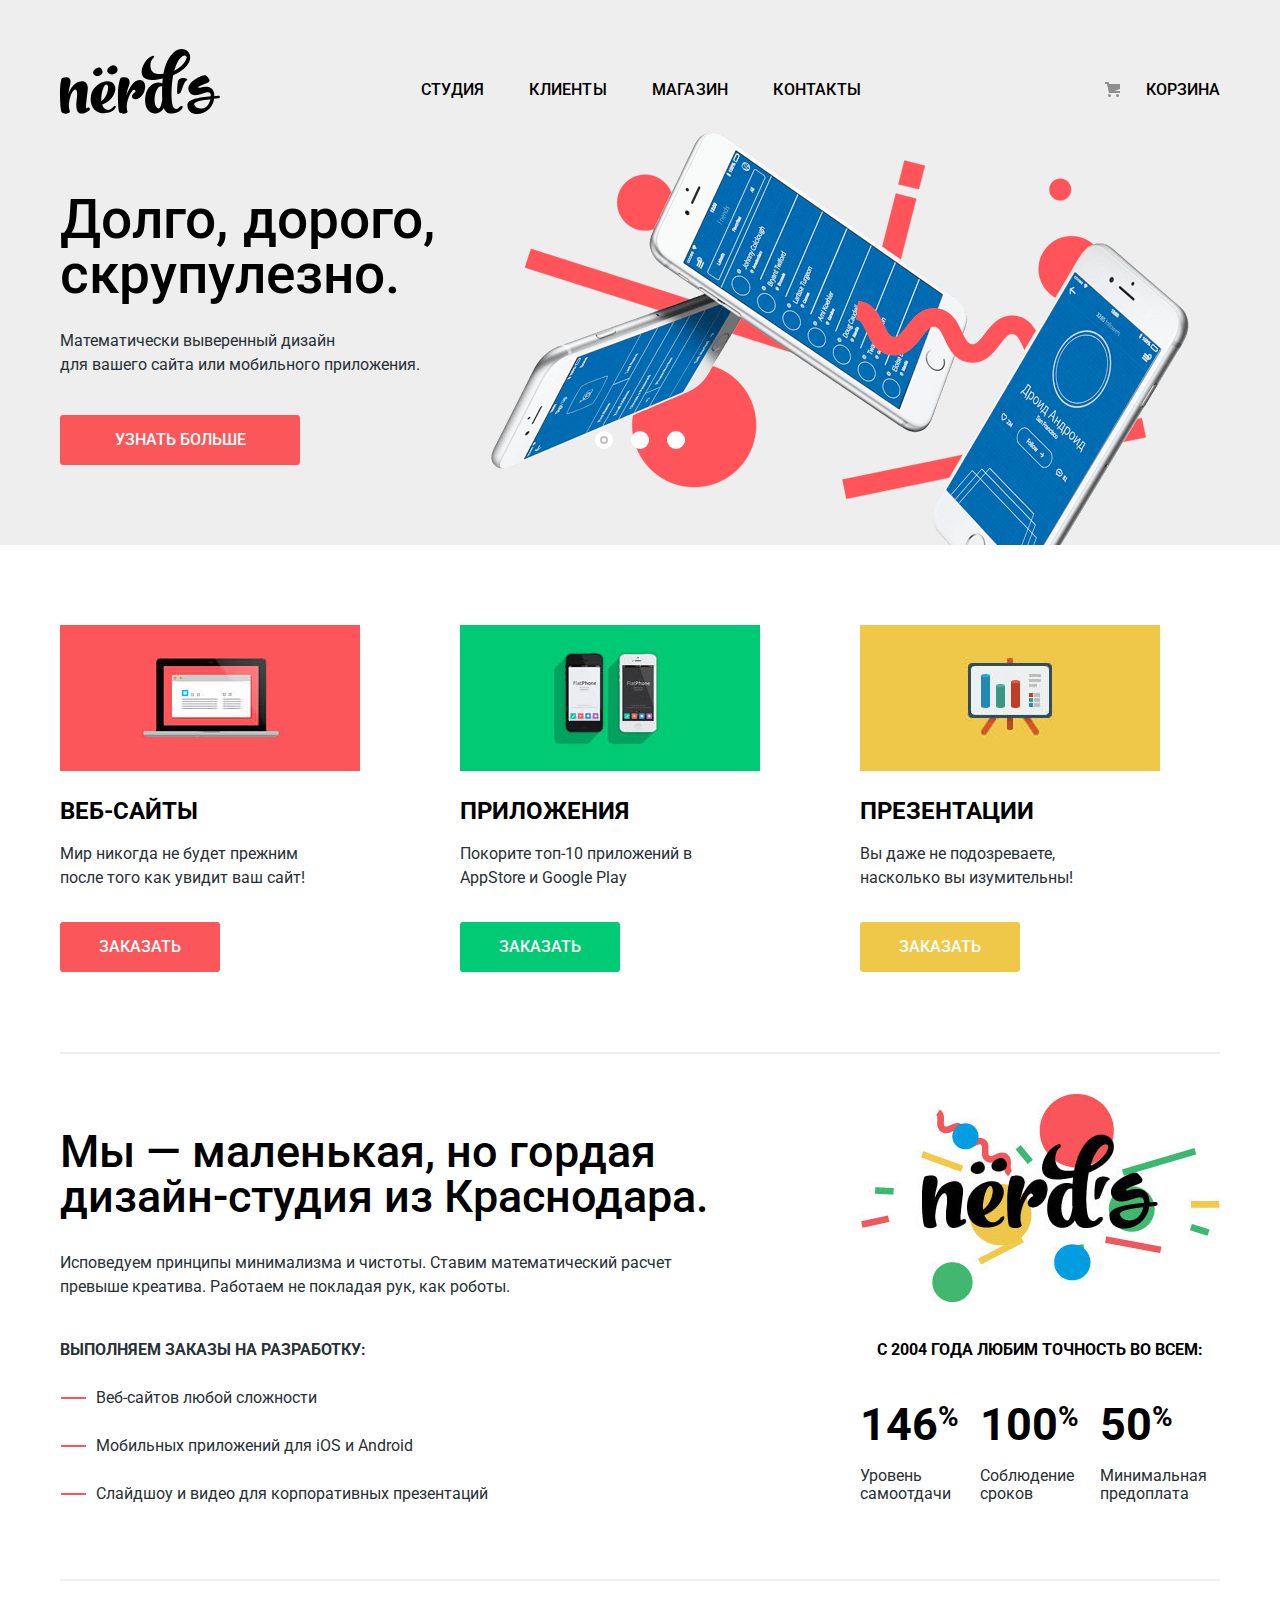
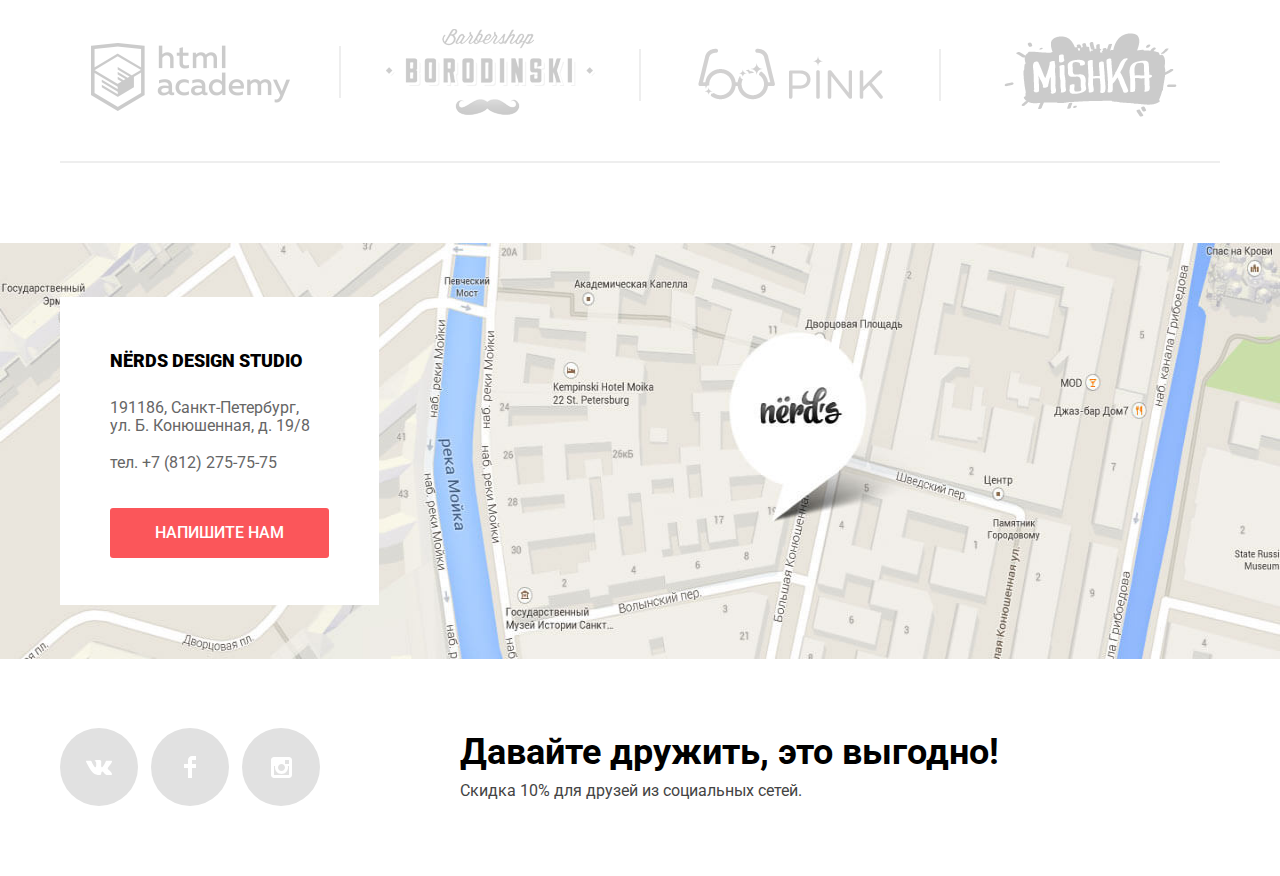
==== commit 09f20777: "исправил совместимость для IE10, поправил хедер для IE10" ====
--- a/index.html
+++ b/index.html
@@ -13,7 +13,7 @@
 <body>
 
   <header class="main-header">
-    <nav class="main-navigation">
+    <nav class="main-navigation" aria-label="Навигация по сайту">
       <div class="container">
         <a class="main-header-logo">
           <img src="img/nerds-logo.svg" width="160" height="65" alt="Логотип дизайн-студии Nerds">
@@ -61,92 +61,92 @@
 
   </header>
 
-  <main class="container">
+  <main>
 
     <h1 class="visually-hidden">Дизайн-студия Нёрдс</h1>
-
-    <section class="services">
-      <h2 class="visually-hidden">Услуги</h2>
-      <ul class="services-list">
-        <li class="services-item">
-          <img src="img/illustration-1.jpg" width="300" height="146" alt="Веб-сайты">
-          <h3>веб-сайты</h3>
-          <p>Мир никогда не будет прежним после того как увидит ваш сайт!</p>
-          <a class="button button-red" href="#">заказать</a>
-        </li>
-        <li class="services-item">
-          <img src="img/illustration-2.jpg" width="300" height="146" alt="Приложения">
-          <h3>приложения</h3>
-          <p>Покорите топ-10 приложений в AppStore и Google Play</p>
-          <a class="button button-green" href="#">заказать</a>
-        </li>
-        <li class="services-item">
-          <img src="img/illustration-3.jpg" width="300" height="146" alt="Презентации">
-          <h3>презентации</h3>
-          <p>Вы даже не подозреваете, насколько вы изумительны!</p>
-          <a class="button button-yellow" href="#">заказать</a>
-        </li>
-      </ul>
-    </section>
-
-    <div class="index-columns">
-      <section class="description">
-        <h2 class="visually-hidden">О нас</h2>
-        <p class="about-us">Мы — маленькая, но гордая дизайн-студия из Краснодара.</p>
-        <p>Исповедуем принципы минимализма и чистоты. Ставим математический расчет превыше креатива. Работаем не покладая рук, как роботы.</p>
-        <p class="description-header">выполняем заказы на разработку:</p>
-        <ul class="description-list">
-          <li class="description-item">Веб-сайтов любой сложности</li>
-          <li class="description-item">Мобильных приложений для iOS и Android</li>
-          <li class="description-item">Слайдшоу и видео для корпоративных презентаций</li>
+    <div class="container">
+      <section class="services">
+        <h2 class="visually-hidden">Услуги</h2>
+        <ul class="services-list">
+          <li class="services-item">
+            <img src="img/illustration-1.jpg" width="300" height="146" alt="Веб-сайты">
+            <h3>веб-сайты</h3>
+            <p>Мир никогда не будет прежним после того как увидит ваш сайт!</p>
+            <a class="button button-red" href="#">заказать</a>
+          </li>
+          <li class="services-item">
+            <img src="img/illustration-2.jpg" width="300" height="146" alt="Приложения">
+            <h3>приложения</h3>
+            <p>Покорите топ-10 приложений в AppStore и Google Play</p>
+            <a class="button button-green" href="#">заказать</a>
+          </li>
+          <li class="services-item">
+            <img src="img/illustration-3.jpg" width="300" height="146" alt="Презентации">
+            <h3>презентации</h3>
+            <p>Вы даже не подозреваете, насколько вы изумительны!</p>
+            <a class="button button-yellow" href="#">заказать</a>
+          </li>
         </ul>
       </section>
 
-      <section class="statistics">
-        <h2 class="visually-hidden">Статистика</h2>
-        <img src="img/nerds-illustration.jpg" width="360" height="208" alt="логотип Нёрдс">
-        <table class="statistics-list">
-          <caption>С 2004 года любим точность во всем:</caption>
-          <tr class="statistics-percent">
-            <td>146<sup>%</sup></td>
-            <td>100<sup>%</sup></td>
-            <td>50<sup>%</sup></td>
-          </tr>
-          <tr class="statistics-description">
-            <td>Уровень<br> самоотдачи</td>
-            <td>Соблюдение<br> сроков</td>
-            <td>Минимальная<br> предоплата</td>
-          </tr>
-        </table>
+      <div class="index-columns">
+        <section class="description">
+          <h2 class="visually-hidden">О нас</h2>
+          <p class="about-us">Мы — маленькая, но гордая дизайн-студия из Краснодара.</p>
+          <p>Исповедуем принципы минимализма и чистоты. Ставим математический расчет превыше креатива. Работаем не покладая рук, как роботы.</p>
+          <p class="description-header">выполняем заказы на разработку:</p>
+          <ul class="description-list">
+            <li class="description-item">Веб-сайтов любой сложности</li>
+            <li class="description-item">Мобильных приложений для iOS и Android</li>
+            <li class="description-item">Слайдшоу и видео для корпоративных презентаций</li>
+          </ul>
+        </section>
+
+        <section class="statistics">
+          <h2 class="visually-hidden">Статистика</h2>
+          <img src="img/nerds-illustration.jpg" width="360" height="208" alt="логотип Нёрдс">
+          <table class="statistics-list">
+            <caption>С 2004 года любим точность во всем:</caption>
+            <tr class="statistics-percent">
+              <td>146<sup>%</sup></td>
+              <td>100<sup>%</sup></td>
+              <td>50<sup>%</sup></td>
+            </tr>
+            <tr class="statistics-description">
+              <td>Уровень<br> самоотдачи</td>
+              <td>Соблюдение<br> сроков</td>
+              <td>Минимальная<br> предоплата</td>
+            </tr>
+          </table>
+        </section>
+      </div>
+      <section class="partners">
+        <h2 class="visually-hidden">Партнёры</h2>
+        <ul class="partners-list">
+          <li class="partners-item">
+            <a href="#">
+              <img src="img/logo-1.png" width="199" height="68" alt="html academy">
+            </a>
+          </li>
+          <li class="partners-item">
+            <a href="#">
+              <img src="img/logo-2.png" width="209" height="90" alt="borodinski">
+            </a>
+          </li>
+          <li class="partners-item">
+            <a href="#">
+              <img src="img/logo-3.png" width="185" height="52" alt="pink">
+            </a>
+          </li>
+          <li class="partners-item">
+            <a href="#">
+              <img src="img/logo-4.png" width="173" height="84" alt="mishka">
+            </a>
+          </li>
+
+        </ul>
       </section>
     </div>
-    <section class="partners">
-      <h2 class="visually-hidden">Партнёры</h2>
-      <ul class="partners-list">
-        <li class="partners-item">
-          <a href="#">
-            <img src="img/logo-1.png" width="199" height="68" alt="html academy">
-          </a>
-        </li>
-        <li class="partners-item">
-          <a href="#">
-            <img src="img/logo-2.png" width="209" height="90" alt="borodinski">
-          </a>
-        </li>
-        <li class="partners-item">
-          <a href="#">
-            <img src="img/logo-3.png" width="185" height="52" alt="pink">
-          </a>
-        </li>
-        <li class="partners-item">
-          <a href="#">
-            <img src="img/logo-4.png" width="173" height="84" alt="mishka">
-          </a>
-        </li>
-
-      </ul>
-    </section>
-
   </main>
 
   <footer class="main-footer">
@@ -198,7 +198,6 @@
     </form>
     <button class="modal-close" type="button">Закрыть</button>
   </section>
-
   <script src="js/script.min.js"></script>
 </body>
 </html>
--- a/css/style.min.css
+++ b/css/style.min.css
@@ -1 +1 @@
-html,body{min-width:1200px;min-height:2476px}body{margin:0;padding:0;font-weight:400;font-size:16px;line-height:24px;font-family:"Roboto","Arial",sans-serif;color:#283136;background-color:#fff}a{text-decoration:none}.container{width:1160px;margin:0 auto;padding:0 20px}.button{display:block;width:240px;padding:16px 0;font:inherit;font-weight:500;line-height:18px;text-align:center;color:#fff;text-transform:uppercase;background-color:#fb565a;border:0;border-radius:3px}.button:hover,.button:focus{background-color:#e74246}.button:active{color:rgba(255,255,255,.3);background-color:#d7373b;-webkit-box-shadow:inset 0 3px rgba(0,1,1,.1);box-shadow:inset 0 3px rgba(0,1,1,.1)}.button-red{width:160px}.button-green{width:160px;background-color:#00ca74}.button-green:hover,.button-green:focus{background-color:#00bc6c}.button-green:active{color:rgba(255,255,255,.3);background-color:#00aa62}.button-yellow{width:160px;background-color:#efc84a}.button-yellow:hover,.button-yellow:focus{background-color:#eab534}.button-yellow:active{color:rgba(255,255,255,.3);background-color:#e5a722}.main-header{min-height:545px;background-color:#eee}.main-header-logo{width:160px;height:65px}.inner-page .main-header-logo:hover,.inner-page .main-header-logo:focus{opacity:.8}.inner-page .main-header-logo:active{opacity:.3}.main-navigation{width:100%}.main-navigation .container{display:-webkit-box;display:-ms-flexbox;display:flex;justify-content:space-between;align-items:flex-end;min-height:114px;-webkit-box-align:end;-webkit-box-pack:justify;-ms-flex-align:end;-ms-flex-pack:justify}.main-navigation a{font-weight:500;line-height:30px;color:#000;text-transform:uppercase}.site-navigation{display:-webkit-box;display:-ms-flexbox;display:flex;flex-wrap:wrap;justify-content:space-between;width:440px;margin:0;margin-right:34px;padding:0;padding-bottom:10px;list-style:none;letter-spacing:.2px;-webkit-box-pack:justify;-ms-flex-pack:justify;-ms-flex-wrap:wrap}.main-navigation a:hover,.main-navigation a:focus{color:#fb565a}.main-navigation a:active{color:rgba(0,0,0,.3)}.cart{position:relative;max-width:160px;margin-bottom:10px;padding-left:50px}.cart::before{content:"";position:absolute;top:7px;left:9px;width:15px;height:15px;background-image:url(../img/cart-icon.svg);background-repeat:no-repeat;background-position:0 0;opacity:.4}.features{position:relative}.slider-controls{position:absolute;bottom:96px;left:50%;display:-webkit-box;display:-ms-flexbox;display:flex;margin-top:0;margin-bottom:0;padding-left:0;list-style:none;-webkit-transform:translateX(-50%);-ms-transform:translateX(-50%);transform:translateX(-50%)}.slider-controls li{margin-right:9px;margin-left:9px}.slider-controls a{position:relative;display:block;width:18px;height:18px;background-color:#fff;border-radius:50%;cursor:pointer}.slider-controls .active-slide::before{content:"";position:absolute;top:5px;left:5px;width:4px;height:4px;border:2px solid #c1c1c1;border-radius:50%}.features-list{margin-top:0;margin-bottom:0;padding-left:0;list-style:none}.features-item{display:none;padding-top:78px;padding-bottom:80px;background-color:transparent}.features-item h3{max-width:560px;margin:0;margin-bottom:27px;font-weight:500;font-size:55px;line-height:55px;color:#000;letter-spacing:.1px}.features a{line-height:18px;color:#fff;text-transform:uppercase}.features-item p{max-width:430px;margin:0;margin-bottom:38px;line-height:24px}.slide-1{background-image:url(../img/slide1.png);background-repeat:no-repeat;background-position:93.3% 100%}.slide-2{background-image:url(../img/slide2.png);background-repeat:no-repeat;background-position:99.9% 100%}.slide-3{background-image:url(../img/slide3.png);background-repeat:no-repeat;background-position:99.91% 100%}.active-slide{display:block}.services{border-bottom:2px solid #eee}.services-list{display:-webkit-box;display:-ms-flexbox;display:flex;margin:0;padding:80px 0;list-style:none}.services-item{width:300px;margin-right:100px}.services-item img{margin-bottom:18px}.services-item h3{margin:0;margin-bottom:16px;font-weight:700;font-size:24px;line-height:30px;color:#000;text-transform:uppercase}.services-item p{max-width:260px;margin:0;margin-bottom:32px}.index-columns{display:-webkit-box;display:-ms-flexbox;display:flex;justify-content:space-between;padding-top:40px;padding-bottom:61px;border-bottom:2px solid #eee;-webkit-box-pack:justify;-ms-flex-pack:justify}.description{width:660px}.about-us{margin:0;margin-top:35px;margin-bottom:32px;font-weight:500;font-size:45px;line-height:45px;color:#000}.description p:nth-child(3){margin:0;margin-bottom:39px}.description-header{margin-bottom:12px;font-weight:700;text-transform:uppercase}.description-list{margin:0;padding:0;list-style:none}.description-item{position:relative;margin-left:36px;line-height:48px}.description-item::before{content:"";position:absolute;top:23px;left:-35px;width:25px;height:2px;background-color:#fb565a}.statistics{width:360px}.statistics-list{width:100%;margin-top:29px;border-collapse:collapse}.statistics caption{margin-bottom:40px;font-weight:700;text-align:center;color:#000;text-transform:uppercase}.statistics-list td{width:33.33333%;margin:0;padding:0}.statistics-percent{font-weight:700;font-size:45px;line-height:45px;color:#000}.statistics-percent sup{font-size:28px}.statistics-description td{padding-top:20px;line-height:18px}.partners{border-bottom:2px solid #eee}.partners-list{display:-webkit-box;display:-ms-flexbox;display:flex;flex-wrap:wrap;align-items:center;margin:0;margin-bottom:-6px;padding:0;list-style:none;-webkit-box-align:center;-ms-flex-align:center;-ms-flex-wrap:wrap}.partners-item{position:relative;display:block;width:300px;height:180px}.partners-item:first-child,.partners-item:last-child{width:260px}.partners-item:first-child{padding-top:6px;padding-right:20px}.partnres-item:last-child{padding-top:2px;padding-left:20px}.partners-item:not(:nth-child(4n))::after{content:"";position:absolute;top:65px;right:-1px;width:2px;height:52px;background-color:#eee}.partners-item a{display:-webkit-box;display:-ms-flexbox;display:flex;justify-content:center;align-items:center;height:100%;opacity:.2;-webkit-box-align:center;-webkit-box-pack:center;-ms-flex-align:center;-ms-flex-pack:center}.partners-item a:hover,.partners-item a:focus{opacity:1}.partners-item a:active{opacity:.1}.main-footer{margin-top:80px}.main-footer .container{position:relative;display:-webkit-box;display:-ms-flexbox;display:flex}.find-us{position:relative;margin:0;margin-right:auto;margin-bottom:69px;margin-left:auto;padding:0}.map{position:relative;z-index:2;display:block;width:100%;height:416px;margin:0;border:0}.find-us img{position:absolute;top:0;left:0;z-index:1;display:block;width:100%;height:416px;margin:0}.footer-contacts{position:absolute;top:54px;left:20px;z-index:3;width:219px;padding:50px 50px 47px;background-color:#fff}.footer-contacts p{margin-top:0;margin-bottom:18px;line-height:18px;color:#666}.footer-contacts .studio-name{margin-bottom:25px;font-weight:700;font-size:18px;line-height:28px;color:#000}.popup-open{display:block;width:219px;margin-top:36px}.footer-social{display:-webkit-box;display:-ms-flexbox;display:flex;line-height:22px;color:#444}.social-button{display:-webkit-box;display:-ms-flexbox;display:flex;justify-content:center;align-items:center;width:78px;height:78px;margin-bottom:10px;background-color:#e1e1e1;border-radius:50%;-webkit-box-align:center;-webkit-box-pack:center;-ms-flex-align:center;-ms-flex-pack:center}.social-button:hover,.social-button:focus{background-color:#e74246}.social-button:active{background-color:#d7373b;-webkit-box-shadow:inset 0 3px rgba(0,1,1,.1);box-shadow:inset 0 3px rgba(0,1,1,.1)}.social-button:active path{opacity:.3}.footer-social ul{display:-webkit-box;display:-ms-flexbox;display:flex;flex-wrap:wrap;justify-content:space-between;width:260px;margin:0;margin-right:140px;padding:0;list-style:none;-webkit-box-pack:justify;-ms-flex-pack:justify;-ms-flex-wrap:wrap}.footer-discount{width:560px}.footer-discount b{display:block;margin-top:6px;margin-bottom:10px;font-weight:700;font-size:36px;line-height:36px;color:#000}.footer-discount p{margin:0}.write-us{position:fixed;top:50%;left:50%;z-index:10;display:none;width:760px;margin-top:-260px;margin-left:-480px;padding:66px 100px 84px 100px;color:#000;background-color:#fff;-webkit-box-shadow:0 20px 40px rgba(0,1,1,.75);box-shadow:0 20px 40px rgba(0,1,1,.75)}.write-us-on{display:block;-webkit-animation-name:open;animation-name:open;-webkit-animation-duration:.5s;animation-duration:.5s}.modal-error{-webkit-animation-name:error;animation-name:error;-webkit-animation-duration:.6s;animation-duration:.6s}.write-us-form{display:-webkit-box;display:-ms-flexbox;display:flex;flex-wrap:wrap;justify-content:space-between;-webkit-box-pack:justify;-ms-flex-pack:justify;-ms-flex-wrap:wrap}.modal-close{position:absolute;top:77px;right:90px;width:21px;height:21px;font-size:0;background-color:transparent;border:0;cursor:pointer;opacity:.3}.modal-close::before,.modal-close::after{content:"";position:absolute;top:8px;right:-3px;width:27px;height:4px;background-color:#fb565a}.modal-close::before{-webkit-transform:rotate(45deg);-ms-transform:rotate(45deg);transform:rotate(45deg)}.modal-close::after{-webkit-transform:rotate(-45deg);-ms-transform:rotate(-45deg);transform:rotate(-45deg)}.modal-close:hover,.modal-close:focus{opacity:1}.modal-close:active{opacity:.1}.write-us h2{margin:0;margin-bottom:41px;font-weight:500;font-size:45px;line-height:45px}.write-us-form input[type=text],.write-us-form input[type=email]{-webkit-box-sizing:border-box;box-sizing:border-box;width:360px;font:inherit}.write-us-form p{margin:0;margin-bottom:34px}.write-us-form p:last-of-type{margin-bottom:49px}.write-us label{display:block;margin-bottom:9px;font-weight:700;line-height:18px}.write-us-modal{padding:11px 14px;font:inherit;line-height:18px;color:#444;border:2px solid #d7dcde;border-radius:3px}.write-us-form textarea{width:729px;padding-left:13px;vertical-align:top;resize:none}.write-button{width:260px}.write-us-modal:hover{border-color:#b4b9bb}.write-us-modal:focus{color:#000;border-color:#000}input[type=email]:invalid{color:#e74246;border-color:#e74246}.write-us-form input:focus::-webkit-input-placeholder{color:#444}.write-us-form input:focus:-ms-input-placeholder{color:#444}.write-us-form input:focus::-ms-input-placeholder{color:#444}.write-us-form input:focus::placeholder{color:#444}.write-us-form textarea:focus::-webkit-input-placeholder{color:#444}.write-us-form textarea:focus:-ms-input-placeholder{color:#444}.write-us-form textarea:focus::-ms-input-placeholder{color:#444}.write-us-form textarea:focus::placeholder{color:#444}.inner-page .main-header{min-height:355px;margin-bottom:55px}.site-navigation-current{margin-bottom:-6px;border-bottom:2px solid #fb565a}.inner-page .main-navigation{margin-bottom:78px}.page-title{margin:0;font-weight:500;font-size:55px;line-height:55px;text-align:center;color:#000}.filters{width:260px;min-height:780px}.filters fieldset{margin:0;margin-bottom:57px;padding:0;border:0}.filters legend{font-weight:700;font-size:18px;line-height:30px;color:#000;text-transform:uppercase}.range-filter{width:260px;margin-top:48px}.range-controls{position:relative;height:41px;margin-bottom:15px;padding-top:39px;padding-right:20px;padding-left:20px;background-color:#f1f1f1;border-radius:5px}.range-controls .scale{height:2px;background-color:#d7dcde}.range-controls .bar{width:70%;height:2px;background-color:#00ca74}.range-controls .toggle{position:absolute;top:31px;left:0;width:4px;height:4px;padding:0;background-color:#ababab;border:8px solid #fff;border-radius:50%;-webkit-box-shadow:0 2px 1px 0 #cfcfcf;box-shadow:0 2px 1px 0 #cfcfcf;cursor:pointer}.range-controls .toggle-min{left:18px}.range-controls .toggle-max{left:160px}.price-controls{font-size:0}.price-controls label{display:inline-block;width:50%;font-size:16px;vertical-align:middle;text-transform:uppercase}.price-controls input{width:60px;margin-left:10px;padding:8px 10px;text-align:center;color:#283136;background-color:#f1f1f1;border:0;border-radius:5px}.max-price{text-align:right}.filters ul{margin:0;margin-top:16px;padding:0;list-style:none;line-height:20px}.filter-option{margin-bottom:20px;padding-left:36px}.filters fieldset:nth-child(2){margin-bottom:25px}.filters fieldset:nth-child(3){margin-bottom:29px}.filter-option label{position:relative;display:block;cursor:pointer;-webkit-user-select:none;-moz-user-select:none;-ms-user-select:none;user-select:none}.filter-input-checkbox+label::before{content:"";position:absolute;top:-2px;left:-35px;width:23px;height:23px;background-image:url(../img/checkbox-off.svg);background-repeat:no-repeat;background-position:0 0;opacity:.4}.filter-input-checkbox:checked+label::before{display:none}.filter-input-checkbox:checked+label::after{content:"";position:absolute;top:-2px;left:-35px;width:27px;height:23px;background-image:url(../img/checkbox-on.svg);background-repeat:no-repeat;background-position:0 0;opacity:.4}.filter-input-radio+label::before{content:"";position:absolute;top:-3px;left:-35px;width:17px;height:17px;border:4px solid #4d4d4d;border-radius:50%;opacity:.4}.filter-input-radio:checked+label::after{content:"";position:absolute;top:5px;left:-27px;width:9px;height:9px;background-color:#4d4d4d;border-radius:50%;opacity:.4}.filter-input+label{color:#283136}.filter-input:hover+label,.filter-input:focus+label{color:#000}.filter-input-checkbox:hover+label::before,.filter-input-checkbox:hover+label::after,.filter-input-radio:hover+label::before,.filter-input-radio:hover+label::after,.filter-input-checkbox:focus+label::before,.filter-input-checkbox:focus+label::after,.filter-input-radio:focus+label::before,.filter-input-radio:focus+label::after{opacity:1}.filter-input:disabled+label{color:#283136;opacity:.3}.filter-input-checkbox:disabled+label::before,.filter-input-checkbox:disabled+label::after,.filter-input-radio:disabled+label::before,.filter-input-radio:disabled+label::after{opacity:.1}.filter-button{width:260px;margin:0;color:#000;background-color:#eee}.filter-button:hover,.filter-button:focus{background-color:#dfdfdf}.filter-button:active{color:rgba(0,0,0,.3);background-color:#d5d5d5;-webkit-box-shadow:inset 0 3px rgba(0,1,1,.1);box-shadow:inset 0 3px rgba(0,1,1,.1)}.catalog{width:760px;min-height:1910px}.sort{display:-webkit-box;display:-ms-flexbox;display:flex;justify-content:space-between;width:760px;margin-bottom:54px;-webkit-box-pack:justify;-ms-flex-pack:justify}.sort h3{width:160px;margin:0;margin-right:210px;padding:0;font-weight:700;font-size:18px;line-height:24px;color:#000;text-transform:uppercase}.sort ul{margin:0;padding:0;list-style:none}.sort-list{display:-webkit-box;display:-ms-flexbox;display:flex;flex-wrap:wrap;justify-content:space-between;width:272px;-webkit-box-pack:justify;-ms-flex-pack:justify;-ms-flex-wrap:wrap}.sort-arrows{display:-webkit-box;display:-ms-flexbox;display:flex;justify-content:space-around;width:60px;-ms-flex-pack:distribute}.sort-arrows .sort-arrows-item a{padding-left:20px;opacity:.2}.sort li{padding-top:4px;font:inherit;font-size:14px;line-height:18px;text-transform:uppercase}.sort-list li{opacity:.3}.sort a{color:#000}.sort-arrows-item a{fill:#a6a6a6}.sort li:hover,.sort li:focus{opacity:.6}.sort-arrows-item a:hover,.sort-arrows-item a:focus{opacity:1}.sort li:active{opacity:1}.sort-arrows-item a:active{opacity:1;fill:#000}.sort .sort-item-current{color:#000;opacity:1}.sort .sort-arrows-item-current a{opacity:1;fill:#000}.catalog-columns{display:-webkit-box;display:-ms-flexbox;display:flex;justify-content:space-between;-webkit-box-pack:justify;-ms-flex-pack:justify}.catalog-list{display:-webkit-box;display:-ms-flexbox;display:flex;flex-wrap:wrap;margin:0;margin-bottom:27px;padding:0;list-style:none;-ms-flex-wrap:wrap}.catalog-item{position:relative;display:-webkit-box;display:-ms-flexbox;display:flex;-ms-flex-direction:column;flex-direction:column;width:360px;margin-bottom:33px;-webkit-box-direction:normal;-webkit-box-orient:vertical}.catalog-item:nth-child(odd){margin-right:40px}.catalog-description{position:absolute;bottom:0;display:none;width:100%;background-color:#eee}.catalog-description h3{margin:0;margin-top:28px;margin-right:4px;margin-bottom:15px;padding:0;font-weight:700;font-size:18px;line-height:30px;text-align:center;color:#000;text-transform:uppercase}.catalog-description p{max-width:240px;max-height:36px;margin:0;margin-right:auto;margin-bottom:32px;margin-left:auto;overflow-y:hidden;line-height:18px;text-align:center;color:#666}.price-button{width:200px;margin:0 auto;margin-bottom:43px}.catalog-item:hover .catalog-description{display:block}.catalog-item:hover{-webkit-box-shadow:0 6px 15px rgba(0,1,1,.25);box-shadow:0 6px 15px rgba(0,1,1,.25)}.catalog-item img:first-child{opacity:.1}.catalog-item:hover img:first-child{opacity:1}.pagination-list{display:-webkit-box;display:-ms-flexbox;display:flex;flex-wrap:wrap;justify-content:flex-start;margin:0;padding:0;list-style:none;-webkit-box-pack:start;-ms-flex-pack:start;-ms-flex-wrap:wrap}.pagination-item,.pagination-item-current{margin-right:10px}.pagination-item a{display:block;margin:0;padding:15px 20px;line-height:18px;vertical-align:middle;text-align:center;color:#000;text-transform:uppercase;background-color:#eee;border:1px solid #eee;border-radius:3px}.pagination-item-next{width:260px}.pagination-item:last-child{margin-right:0}.pagination-item a:hover,.pagination-item a:focus{background-color:#dfdfdf}.pagination-item a:active{color:rgba(0,0,0,.6);background-color:#d5d5d5;-webkit-box-shadow:inset 0 3px rgba(0,1,1,.1);box-shadow:inset 0 3px rgba(0,1,1,.1)}.pagination-item-current a{display:block;margin:0;padding:13px 18px;line-height:18px;vertical-align:middle;text-align:center;color:#000;text-transform:uppercase;background-color:#fff;border:solid 3px #dbdbdb;border-radius:3px}.inner-page .main-footer{margin-top:60px;margin-bottom:70px}.visually-hidden:not(:focus):not(:active),input[type=checkbox].visually-hidden,input[type=radio].visually-hidden{position:absolute;width:1px;height:1px;margin:-1px;padding:0;overflow:hidden;white-space:nowrap;border:0;clip:rect(0 0 0 0);clip-path:inset(100%);-webkit-clip-path:inset(100%)}@-webkit-keyframes open{0%{-webkit-transform:scale(0);transform:scale(0)}70%{-webkit-transform:scale(1.15);transform:scale(1.15)}90%{-webkit-transform:scale(.9);transform:scale(.9)}to{-webkit-transform:scale(1);transform:scale(1)}}@keyframes open{0%{-webkit-transform:scale(0);transform:scale(0)}70%{-webkit-transform:scale(1.15);transform:scale(1.15)}90%{-webkit-transform:scale(.9);transform:scale(.9)}to{-webkit-transform:scale(1);transform:scale(1)}}@-webkit-keyframes error{0%,50%,to{background-color:#fff}25%,75%{background-color:red}}@keyframes error{0%,50%,to{background-color:#fff}25%,75%{background-color:red}}+html,body{min-width:1200px;min-height:2476px}body{margin:0;padding:0;font-weight:400;font-size:16px;line-height:24px;font-family:"Roboto","Arial",sans-serif;color:#283136;background-color:#fff}a{text-decoration:none}.container{display:block;width:1160px;margin:0 auto;padding:0 20px}.button{display:block;width:240px;padding:16px 0;font:inherit;font-weight:500;line-height:18px;text-align:center;color:#fff;text-transform:uppercase;background-color:#fb565a;border:0;border-radius:3px}.button:hover,.button:focus{background-color:#e74246}.button:active{color:rgba(255,255,255,.3);background-color:#d7373b;-webkit-box-shadow:inset 0 3px rgba(0,1,1,.1);box-shadow:inset 0 3px rgba(0,1,1,.1)}.button-red{width:160px}.button-green{width:160px;background-color:#00ca74}.button-green:hover,.button-green:focus{background-color:#00bc6c}.button-green:active{color:rgba(255,255,255,.3);background-color:#00aa62}.button-yellow{width:160px;background-color:#efc84a}.button-yellow:hover,.button-yellow:focus{background-color:#eab534}.button-yellow:active{color:rgba(255,255,255,.3);background-color:#e5a722}.main-header{padding-top:49px;background-color:#eee}.main-header-logo{width:160px;height:65px}.inner-page .main-header-logo:hover,.inner-page .main-header-logo:focus{opacity:.8}.inner-page .main-header-logo:active{opacity:.3}.main-navigation{width:100%}.main-navigation .container{display:-webkit-box;display:-ms-flexbox;display:flex;justify-content:space-between;-webkit-box-pack:justify;-ms-flex-pack:justify}.main-navigation a{font-weight:500;line-height:30px;color:#000;text-transform:uppercase}.site-navigation{display:-webkit-box;display:-ms-flexbox;display:flex;flex-wrap:wrap;justify-content:space-between;align-items:flex-end;width:440px;margin:0;margin-right:34px;padding:0;padding-bottom:9px;list-style:none;letter-spacing:.2px;-webkit-box-pack:justify;-ms-flex-pack:justify;-ms-flex-wrap:wrap}.main-navigation a:hover,.main-navigation a:focus{color:#fb565a}.main-navigation a:active{color:rgba(0,0,0,.3)}.cart{position:relative;display:flex;align-items:center;max-width:160px;margin-top:16px;padding-left:50px;-ms-align-items:center}.cart::before{content:"";position:absolute;top:17px;left:9px;width:15px;height:15px;background-image:url(../img/cart-icon.svg);background-repeat:no-repeat;background-position:0 0;opacity:.4}.features{position:relative}.slider-controls{position:absolute;bottom:96px;left:50%;display:-webkit-box;display:-ms-flexbox;display:flex;margin-top:0;margin-bottom:0;padding-left:0;list-style:none;-webkit-transform:translateX(-50%);-ms-transform:translateX(-50%);transform:translateX(-50%)}.slider-controls li{margin-right:9px;margin-left:9px}.slider-controls a{position:relative;display:block;width:18px;height:18px;background-color:#fff;border-radius:50%;cursor:pointer}.slider-controls .active-slide::before{content:"";position:absolute;top:5px;left:5px;width:4px;height:4px;border:2px solid #c1c1c1;border-radius:50%}.features-list{margin-top:0;margin-bottom:0;padding-left:0;list-style:none}.features-item{display:none;padding-top:78px;padding-bottom:80px;background-color:transparent}.features-item h3{max-width:560px;margin:0;margin-bottom:27px;font-weight:500;font-size:55px;line-height:55px;color:#000;letter-spacing:.1px}.features a{line-height:18px;color:#fff;text-transform:uppercase}.features-item p{max-width:430px;margin:0;margin-bottom:38px;line-height:24px}.slide-1{background-image:url(../img/slide1.png);background-repeat:no-repeat;background-position:93.3% 100%}.slide-2{background-image:url(../img/slide2.png);background-repeat:no-repeat;background-position:99.9% 100%}.slide-3{background-image:url(../img/slide3.png);background-repeat:no-repeat;background-position:99.91% 100%}.active-slide{display:block}.services{border-bottom:2px solid #eee}.services-list{display:-webkit-box;display:-ms-flexbox;display:flex;margin:0;padding:80px 0;list-style:none}.services-item{width:300px;margin-right:100px}.services-item img{margin-bottom:18px}.services-item h3{margin:0;margin-bottom:16px;font-weight:700;font-size:24px;line-height:30px;color:#000;text-transform:uppercase}.services-item p{max-width:260px;margin:0;margin-bottom:32px}.index-columns{display:-webkit-box;display:-ms-flexbox;display:flex;justify-content:space-between;padding-top:40px;padding-bottom:61px;border-bottom:2px solid #eee;-webkit-box-pack:justify;-ms-flex-pack:justify}.description{width:660px}.about-us{margin:0;margin-top:35px;margin-bottom:32px;font-weight:500;font-size:45px;line-height:45px;color:#000}.description p:nth-child(3){margin:0;margin-bottom:39px}.description-header{margin-bottom:12px;font-weight:700;text-transform:uppercase}.description-list{margin:0;padding:0;list-style:none}.description-item{position:relative;margin-left:36px;line-height:48px}.description-item::before{content:"";position:absolute;top:23px;left:-35px;width:25px;height:2px;background-color:#fb565a}.statistics{width:360px}.statistics-list{width:100%;margin-top:29px;border-collapse:collapse}.statistics caption{margin-bottom:40px;font-weight:700;text-align:center;color:#000;text-transform:uppercase}.statistics-list td{width:33.33333%;margin:0;padding:0}.statistics-percent{font-weight:700;font-size:45px;line-height:45px;color:#000}.statistics-percent sup{font-size:28px}.statistics-description td{padding-top:20px;line-height:18px}.partners{border-bottom:2px solid #eee}.partners-list{display:-webkit-box;display:-ms-flexbox;display:flex;flex-wrap:wrap;align-items:center;margin:0;margin-bottom:-6px;padding:0;list-style:none;-webkit-box-align:center;-ms-flex-align:center;-ms-flex-wrap:wrap}.partners-item{position:relative;display:block;width:300px;height:180px}.partners-item:first-child,.partners-item:last-child{width:260px}.partners-item:first-child{padding-top:6px;padding-right:20px}.partners-item:last-child{padding-top:2px;padding-left:20px}.partners-item:not(:nth-child(4n))::after{content:"";position:absolute;top:65px;right:-1px;width:2px;height:52px;background-color:#eee}.partners-item a{display:-webkit-box;display:-ms-flexbox;display:flex;justify-content:center;align-items:center;height:100%;opacity:.2;-webkit-box-align:center;-webkit-box-pack:center;-ms-flex-align:center;-ms-flex-pack:center}.partners-item a:hover,.partners-item a:focus{opacity:1}.partners-item a:active{opacity:.1}.main-footer{margin-top:80px}.main-footer .container{position:relative;display:-webkit-box;display:-ms-flexbox;display:flex}.find-us{position:relative;margin:0;margin-right:auto;margin-bottom:69px;margin-left:auto;padding:0}.map{position:relative;z-index:2;display:block;width:100%;height:416px;margin:0;border:0}.find-us img{position:absolute;top:0;left:0;z-index:1;display:block;width:100%;height:416px;margin:0}.footer-contacts{position:absolute;top:54px;left:20px;z-index:3;width:219px;padding:50px 50px 47px;background-color:#fff}.footer-contacts p{margin-top:0;margin-bottom:19px;line-height:18px;color:#666}.footer-contacts .studio-name{margin-bottom:24px;font-weight:700;font-size:18px;line-height:28px;color:#000}.popup-open{display:block;width:219px;margin-top:36px}.footer-social{display:-webkit-box;display:-ms-flexbox;display:flex;line-height:22px;color:#444}.social-button{display:-webkit-box;display:-ms-flexbox;display:flex;justify-content:center;align-items:center;width:78px;height:78px;margin-bottom:10px;background-color:#e1e1e1;border-radius:50%;-webkit-box-align:center;-webkit-box-pack:center;-ms-flex-align:center;-ms-flex-pack:center}.social-button:hover,.social-button:focus{background-color:#e74246}.social-button:active{background-color:#d7373b;-webkit-box-shadow:inset 0 3px rgba(0,1,1,.1);box-shadow:inset 0 3px rgba(0,1,1,.1)}.social-button:active path{opacity:.3}.footer-social ul{display:-webkit-box;display:-ms-flexbox;display:flex;flex-wrap:wrap;justify-content:space-between;width:260px;margin:0;margin-right:140px;padding:0;list-style:none;-webkit-box-pack:justify;-ms-flex-pack:justify;-ms-flex-wrap:wrap}.footer-discount{width:560px}.footer-discount b{display:block;margin-top:6px;margin-bottom:10px;font-weight:700;font-size:36px;line-height:36px;color:#000}.footer-discount p{margin:0}.write-us{position:fixed;top:50%;left:50%;z-index:10;display:none;width:760px;margin-top:-260px;margin-left:-480px;padding:66px 100px 84px 100px;color:#000;background-color:#fff;-webkit-box-shadow:0 20px 40px rgba(0,1,1,.75);box-shadow:0 20px 40px rgba(0,1,1,.75)}.write-us-on{display:block;-webkit-animation-name:open;animation-name:open;-webkit-animation-duration:.5s;animation-duration:.5s}.modal-error{-webkit-animation-name:error;animation-name:error;-webkit-animation-duration:.6s;animation-duration:.6s}.write-us-form{display:-webkit-box;display:-ms-flexbox;display:flex;flex-wrap:wrap;justify-content:space-between;-webkit-box-pack:justify;-ms-flex-pack:justify;-ms-flex-wrap:wrap}.modal-close{position:absolute;top:77px;right:90px;width:21px;height:21px;font-size:0;background-color:transparent;border:0;cursor:pointer;opacity:.3}.modal-close::before,.modal-close::after{content:"";position:absolute;top:8px;right:-3px;width:27px;height:4px;background-color:#fb565a}.modal-close::before{-webkit-transform:rotate(45deg);-ms-transform:rotate(45deg);transform:rotate(45deg)}.modal-close::after{-webkit-transform:rotate(-45deg);-ms-transform:rotate(-45deg);transform:rotate(-45deg)}.modal-close:hover,.modal-close:focus{opacity:1}.modal-close:active{opacity:.1}.write-us h2{margin:0;margin-bottom:41px;font-weight:500;font-size:45px;line-height:45px}.write-us-form input[type=text],.write-us-form input[type=email]{-webkit-box-sizing:border-box;box-sizing:border-box;width:360px;font:inherit}.write-us-form p{margin:0;margin-bottom:34px}.write-us-form p:last-of-type{margin-bottom:49px}.write-us label{display:block;margin-bottom:9px;font-weight:700;line-height:18px}.write-us-modal{padding:11px 14px;font:inherit;line-height:18px;color:#444;border:2px solid #d7dcde;border-radius:3px}.write-us-form textarea{width:729px;padding-left:13px;vertical-align:top;resize:none}.write-button{width:260px}.write-us-modal:hover{border-color:#b4b9bb}.write-us-modal:focus{color:#000;border-color:#000}input[type=email]:invalid{color:#e74246;border-color:#e74246}.write-us-form input:focus::-webkit-input-placeholder{color:#444}.write-us-form input:focus:-ms-input-placeholder{color:#444}.write-us-form input:focus::-ms-input-placeholder{color:#444}.write-us-form input:focus::placeholder{color:#444}.write-us-form textarea:focus::-webkit-input-placeholder{color:#444}.write-us-form textarea:focus:-ms-input-placeholder{color:#444}.write-us-form textarea:focus::-ms-input-placeholder{color:#444}.write-us-form textarea:focus::placeholder{color:#444}.inner-page .main-header{min-height:305px;margin-bottom:56px}.site-navigation-current{margin-bottom:-2px;border-bottom:2px solid #fb565a}.inner-page .main-navigation{margin-bottom:78px}.page-title{margin:0;font-weight:500;font-size:55px;line-height:55px;text-align:center;color:#000}.filters{width:260px}.filters fieldset{margin:0;margin-bottom:54px;padding:0;border:0}.filters legend{font-weight:700;font-size:18px;line-height:30px;color:#000;text-transform:uppercase}.range-filter{width:260px;margin-top:48px}.range-controls{position:relative;height:41px;margin-bottom:14px;padding-top:39px;padding-right:20px;padding-left:20px;background-color:#f1f1f1;border-radius:5px}.range-controls .scale{height:2px;background-color:#d7dcde}.range-controls .bar{width:70%;height:2px;background-color:#00ca74}.range-controls .toggle{position:absolute;top:30px;left:0;width:4px;height:4px;padding:0;background-color:#ababab;border:8px solid #fff;border-radius:50%;-webkit-box-shadow:0 2px 1px 0 #cfcfcf;box-shadow:0 2px 1px 0 #cfcfcf;cursor:pointer}.range-controls .toggle-min{left:18px}.range-controls .toggle-max{left:160px}.price-controls{font-size:0}.price-controls label{display:inline-block;width:50%;font-size:16px;vertical-align:middle;text-transform:uppercase}.price-controls input{width:60px;margin-left:12px;padding:10px 10px;text-align:center;color:#283136;background-color:#f1f1f1;border:0;border-radius:5px}.max-price{text-align:right}.filters ul{margin:0;margin-top:16px;padding:0;list-style:none;line-height:20px}.filter-option{margin-bottom:20px;padding-left:36px}.filters fieldset:nth-child(2){margin-bottom:25px}.filters fieldset:nth-child(3){margin-bottom:29px}.filter-option label{position:relative;display:block;cursor:pointer;-webkit-user-select:none;-moz-user-select:none;-ms-user-select:none;user-select:none}.filter-input-checkbox+label::before{content:"";position:absolute;top:-2px;left:-35px;width:23px;height:23px;background-image:url(../img/checkbox-off.svg);background-repeat:no-repeat;background-position:0 0;opacity:.4}.filter-input-checkbox:checked+label::before{display:none}.filter-input-checkbox:checked+label::after{content:"";position:absolute;top:-2px;left:-35px;width:27px;height:23px;background-image:url(../img/checkbox-on.svg);background-repeat:no-repeat;background-position:0 0;opacity:.4}.filter-input-radio+label::before{content:"";position:absolute;top:-3px;left:-35px;width:17px;height:17px;border:4px solid #4d4d4d;border-radius:50%;opacity:.4}.filter-input-radio:checked+label::after{content:"";position:absolute;top:5px;left:-27px;width:9px;height:9px;background-color:#4d4d4d;border-radius:50%;opacity:.4}.filter-input+label{color:#283136}.filter-input:hover+label,.filter-input:focus+label{color:#000}.filter-input-checkbox:hover+label::before,.filter-input-checkbox:hover+label::after,.filter-input-radio:hover+label::before,.filter-input-radio:hover+label::after,.filter-input-checkbox:focus+label::before,.filter-input-checkbox:focus+label::after,.filter-input-radio:focus+label::before,.filter-input-radio:focus+label::after{opacity:1}.filter-input:disabled+label{color:#283136;opacity:.3}.filter-input-checkbox:disabled+label::before,.filter-input-checkbox:disabled+label::after,.filter-input-radio:disabled+label::before,.filter-input-radio:disabled+label::after{opacity:.1}.filter-button{width:260px;margin:0;color:#000;background-color:#eee}.filter-button:hover,.filter-button:focus{background-color:#dfdfdf}.filter-button:active{color:rgba(0,0,0,.3);background-color:#d5d5d5;-webkit-box-shadow:inset 0 3px rgba(0,1,1,.1);box-shadow:inset 0 3px rgba(0,1,1,.1)}.catalog{width:760px;min-height:1910px}.sort{display:-webkit-box;display:-ms-flexbox;display:flex;justify-content:space-between;width:760px;margin-bottom:54px;-webkit-box-pack:justify;-ms-flex-pack:justify}.sort h3{width:160px;margin:0;margin-right:210px;padding:0;font-weight:700;font-size:18px;line-height:24px;color:#000;text-transform:uppercase}.sort ul{margin:0;padding:0;list-style:none}.sort-list{display:-webkit-box;display:-ms-flexbox;display:flex;flex-wrap:wrap;justify-content:space-between;width:272px;-webkit-box-pack:justify;-ms-flex-pack:justify;-ms-flex-wrap:wrap}.sort-arrows{display:-webkit-box;display:-ms-flexbox;display:flex;justify-content:space-around;width:60px;-ms-flex-pack:distribute}.sort-arrows .sort-arrows-item a{padding-left:20px;opacity:.2}.sort li{padding-top:4px;font:inherit;font-size:14px;line-height:18px;text-transform:uppercase}.sort-list li{opacity:.3}.sort a{color:#000}.sort-arrows-item a{fill:#a6a6a6}.sort li:hover,.sort li:focus{opacity:.6}.sort-arrows-item a:hover,.sort-arrows-item a:focus{opacity:1}.sort li:active{opacity:1}.sort-arrows-item a:active{opacity:1;fill:#000}.sort .sort-item-current{color:#000;opacity:1}.sort .sort-arrows-item-current a{opacity:1;fill:#000}.catalog-columns{display:-webkit-box;display:-ms-flexbox;display:flex;justify-content:space-between;-webkit-box-pack:justify;-ms-flex-pack:justify}.catalog-list{display:-webkit-box;display:-ms-flexbox;display:flex;flex-wrap:wrap;margin:0;margin-bottom:27px;padding:0;list-style:none;-ms-flex-wrap:wrap}.catalog-item{position:relative;display:-webkit-box;display:-ms-flexbox;display:flex;-ms-flex-direction:column;flex-direction:column;width:360px;margin-bottom:33px;-webkit-box-direction:normal;-webkit-box-orient:vertical}.catalog-item:nth-child(odd){margin-right:40px}.catalog-description{position:absolute;bottom:0;display:none;width:100%;background-color:#eee}.catalog-description h3{margin:0;margin-top:28px;margin-right:4px;margin-bottom:15px;padding:0;font-weight:700;font-size:18px;line-height:30px;text-align:center;color:#000;text-transform:uppercase}.catalog-description p{max-width:240px;max-height:36px;margin:0;margin-right:auto;margin-bottom:32px;margin-left:auto;overflow-y:hidden;line-height:18px;text-align:center;color:#666}.price-button{width:200px;margin:0 auto;margin-bottom:43px}.catalog-item:hover .catalog-description{display:block}.catalog-item:hover{-webkit-box-shadow:0 6px 15px rgba(0,1,1,.25);box-shadow:0 6px 15px rgba(0,1,1,.25)}.catalog-item img:first-child{opacity:.1}.catalog-item:hover img:first-child{opacity:1}.pagination-list{display:-webkit-box;display:-ms-flexbox;display:flex;flex-wrap:wrap;justify-content:flex-start;margin:0;padding:0;list-style:none;-webkit-box-pack:start;-ms-flex-pack:start;-ms-flex-wrap:wrap}.pagination-item,.pagination-item-current{margin-right:10px}.pagination-item a{display:block;margin:0;padding:15px 20px;line-height:18px;vertical-align:middle;text-align:center;color:#000;text-transform:uppercase;background-color:#eee;border:1px solid #eee;border-radius:3px}.pagination-item-next{width:260px}.pagination-item:last-child{margin-right:0}.pagination-item a:hover,.pagination-item a:focus{background-color:#dfdfdf}.pagination-item a:active{color:rgba(0,0,0,.6);background-color:#d5d5d5;-webkit-box-shadow:inset 0 3px rgba(0,1,1,.1);box-shadow:inset 0 3px rgba(0,1,1,.1)}.pagination-item-current a{display:block;margin:0;padding:13px 18px;line-height:18px;vertical-align:middle;text-align:center;color:#000;text-transform:uppercase;background-color:#fff;border:solid 3px #dbdbdb;border-radius:3px}.inner-page .main-footer{margin-top:60px;margin-bottom:70px}.visually-hidden:not(:focus):not(:active),input[type=checkbox].visually-hidden,input[type=radio].visually-hidden{position:absolute;width:1px;height:1px;margin:-1px;padding:0;overflow:hidden;white-space:nowrap;border:0;clip:rect(0 0 0 0);clip-path:inset(100%);-webkit-clip-path:inset(100%)}@-webkit-keyframes open{0%{-webkit-transform:scale(0);transform:scale(0)}70%{-webkit-transform:scale(1.15);transform:scale(1.15)}90%{-webkit-transform:scale(.9);transform:scale(.9)}to{-webkit-transform:scale(1);transform:scale(1)}}@keyframes open{0%{-webkit-transform:scale(0);transform:scale(0)}70%{-webkit-transform:scale(1.15);transform:scale(1.15)}90%{-webkit-transform:scale(.9);transform:scale(.9)}to{-webkit-transform:scale(1);transform:scale(1)}}@-webkit-keyframes error{0%,50%,to{background-color:#fff}25%,75%{background-color:red}}@keyframes error{0%,50%,to{background-color:#fff}25%,75%{background-color:red}}
